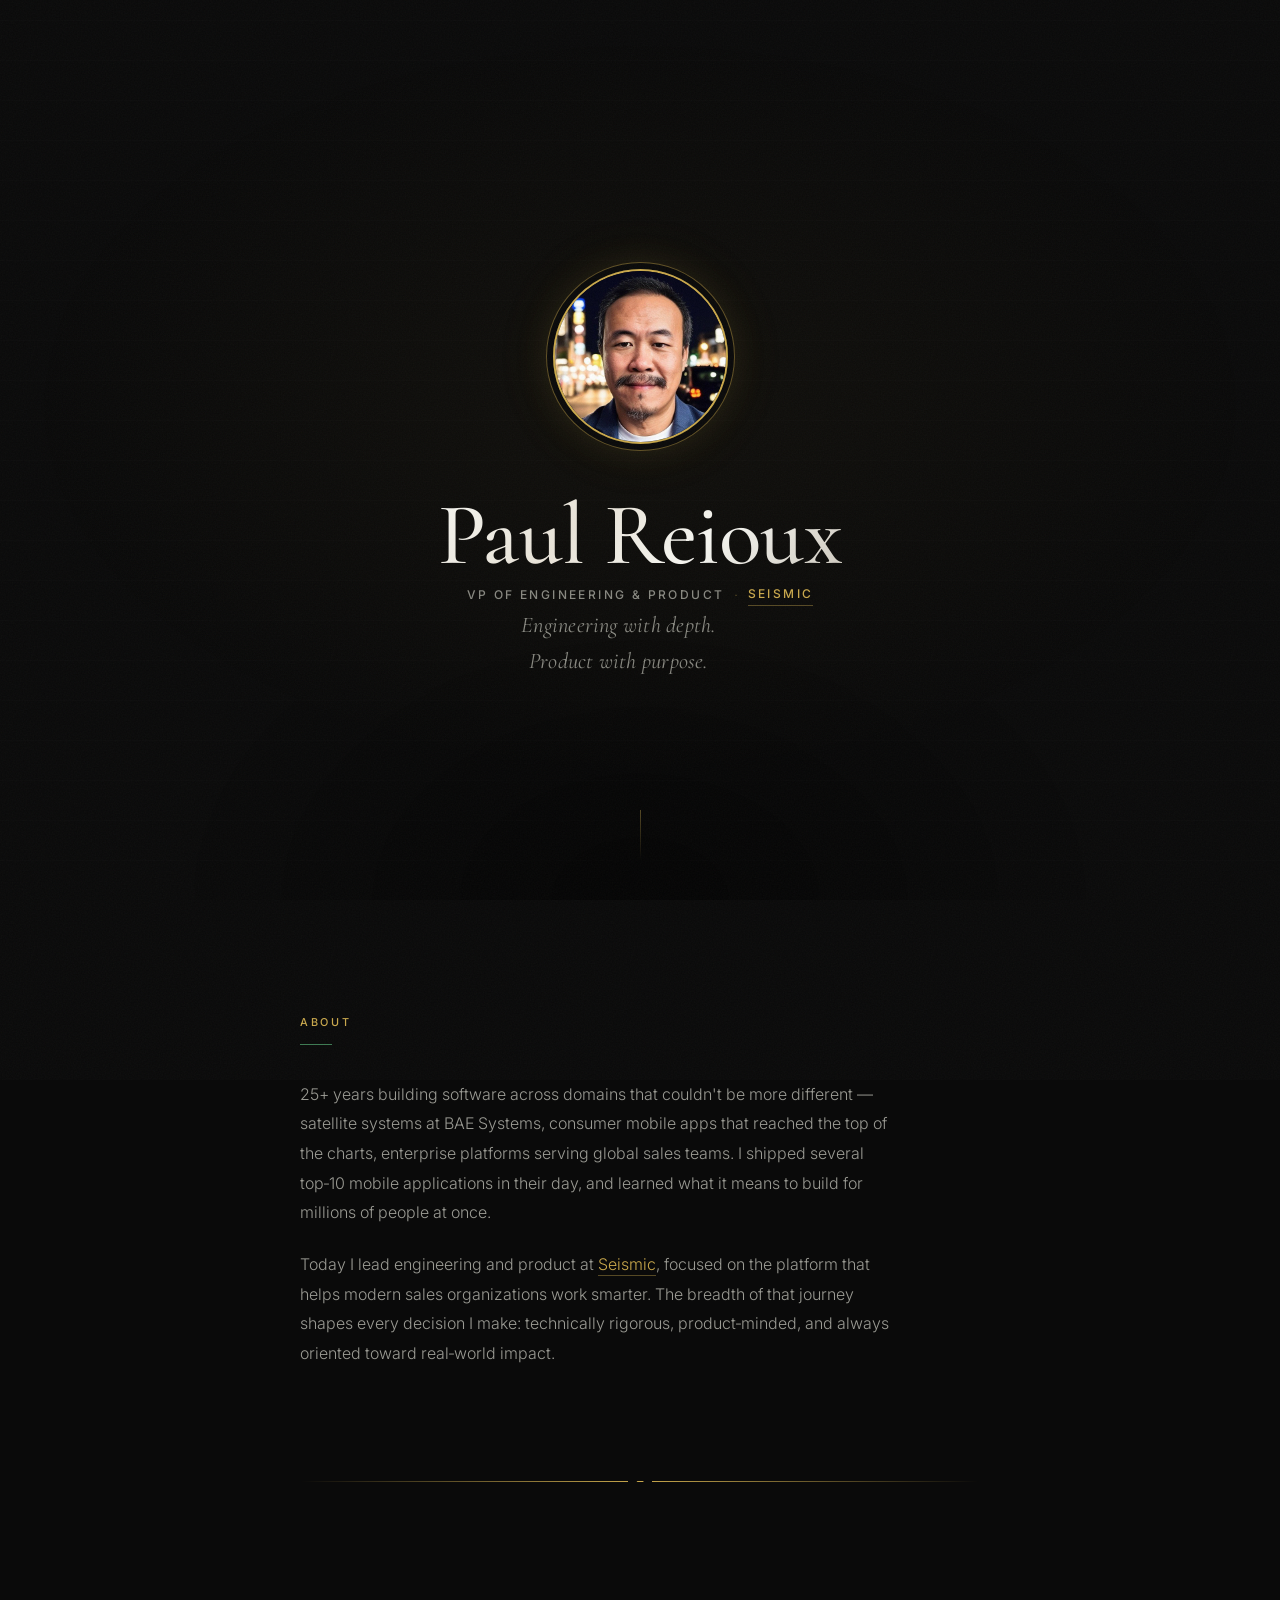
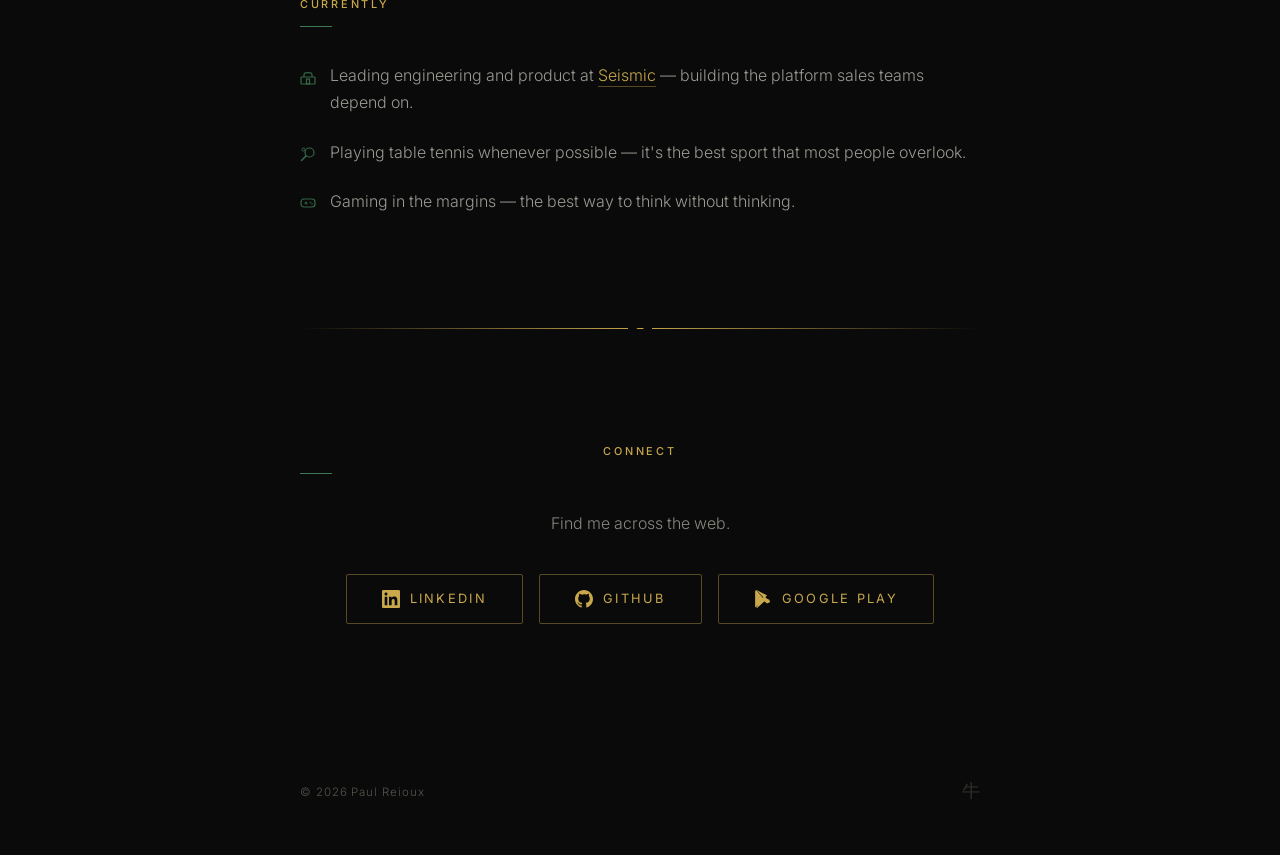
==== index.html @ 8ab1b365 "feat: add GitHub and Google Play links to Connect section" ====
<!DOCTYPE html>
<html lang="en">
<head>
  <meta charset="UTF-8"/>
  <meta name="viewport" content="width=device-width, initial-scale=1.0"/>
  <meta name="description" content="Paul Reioux — VP of Engineering &amp; Product. 25+ years building software across defense, consumer, and enterprise."/>
  <meta name="robots" content="noindex, nofollow"/>
  <title>Paul Reioux</title>

  <!-- Preconnect for Google Fonts -->
  <link rel="preconnect" href="https://fonts.googleapis.com"/>
  <link rel="preconnect" href="https://fonts.gstatic.com" crossorigin/>
  <link href="https://fonts.googleapis.com/css2?family=Cormorant+Garamond:ital,wght@0,400;0,500;0,600;1,400;1,500&family=Inter:wght@300;400;500&display=swap" rel="stylesheet"/>

  <link rel="stylesheet" href="style.css"/>
</head>
<body>

  <!-- Grain overlay (CSS-driven, no image) -->
  <div class="grain" aria-hidden="true"></div>

  <!-- Noise SVG filter definition -->
  <svg class="svg-filters" aria-hidden="true" focusable="false">
    <defs>
      <filter id="grain-filter">
        <feTurbulence type="fractalNoise" baseFrequency="0.68" numOctaves="4" stitchTiles="stitch" result="noise"/>
        <feColorMatrix type="saturate" values="0" in="noise" result="mono"/>
        <feBlend in="SourceGraphic" in2="mono" mode="overlay"/>
      </filter>
    </defs>
  </svg>

  <main>

    <!-- ─── HERO ─── -->
    <section id="hero" class="section-hero">
      <div class="hero-inner">

        <div class="hero-photo-wrap fade-in" data-delay="0">
          <img
            src="images/profile.jpg"
            alt="Paul Reioux"
            class="hero-photo"
            width="180"
            height="180"
          />
        </div>

        <div class="hero-text">
          <h1 class="hero-name fade-in" data-delay="1">Paul Reioux</h1>

          <div class="hero-meta fade-in" data-delay="2">
            <span class="hero-title-label">VP of Engineering &amp; Product</span>
            <span class="hero-dot" aria-hidden="true">·</span>
            <a href="https://seismic.co" target="_blank" rel="noopener noreferrer" class="hero-company">Seismic</a>
          </div>

          <p class="hero-tagline fade-in" data-delay="3">
            Engineering with depth.<br/>Product with purpose.
          </p>
        </div>

      </div>

      <div class="scroll-hint fade-in" data-delay="4" aria-hidden="true">
        <span class="scroll-line"></span>
      </div>
    </section>

    <!-- ─── ABOUT ─── -->
    <section id="about" class="section-content">
      <div class="section-inner">
        <div class="section-label fade-in">About</div>
        <div class="section-divider-line fade-in"></div>

        <p class="body-text fade-in">
          25&plus; years building software across domains that couldn't be more different —
          satellite systems at BAE Systems, consumer mobile apps that reached the top of the charts,
          enterprise platforms serving global sales teams. I shipped several top&#8209;10 mobile applications
          in their day, and learned what it means to build for millions of people at once.
        </p>

        <p class="body-text fade-in">
          Today I lead engineering and product at
          <a href="https://seismic.co" target="_blank" rel="noopener noreferrer" class="text-link">Seismic</a>,
          focused on the platform that helps modern sales organizations work smarter.
          The breadth of that journey shapes every decision I make: technically rigorous,
          product&#8209;minded, and always oriented toward real&#8209;world impact.
        </p>
      </div>
    </section>

    <hr class="gold-rule fade-in"/>

    <!-- ─── CURRENTLY ─── -->
    <section id="currently" class="section-content">
      <div class="section-inner">
        <div class="section-label fade-in">Currently</div>
        <div class="section-divider-line fade-in"></div>

        <ul class="currently-list">
          <li class="currently-item fade-in">
            <span class="currently-icon" aria-hidden="true">
              <!-- Building icon -->
              <svg width="16" height="16" viewBox="0 0 16 16" fill="none" xmlns="http://www.w3.org/2000/svg">
                <rect x="1" y="8" width="14" height="7" stroke="currentColor" stroke-width="1.2" rx="0.5"/>
                <path d="M4 8V5.5C4 3.015 12 3.015 12 5.5V8" stroke="currentColor" stroke-width="1.2"/>
                <rect x="6.5" y="10" width="3" height="5" stroke="currentColor" stroke-width="1.2"/>
              </svg>
            </span>
            <span>Leading engineering and product at <a href="https://seismic.co" target="_blank" rel="noopener noreferrer" class="text-link">Seismic</a> — building the platform sales teams depend on.</span>
          </li>
          <li class="currently-item fade-in">
            <span class="currently-icon" aria-hidden="true">
              <!-- Ping pong icon (paddle) -->
              <svg width="16" height="16" viewBox="0 0 16 16" fill="none" xmlns="http://www.w3.org/2000/svg">
                <circle cx="9.5" cy="6.5" r="4.5" stroke="currentColor" stroke-width="1.2"/>
                <path d="M6.1 9.9L1.5 14.5" stroke="currentColor" stroke-width="1.5" stroke-linecap="round"/>
                <circle cx="3.5" cy="3.5" r="1.5" stroke="currentColor" stroke-width="1"/>
              </svg>
            </span>
            <span>Playing table tennis whenever possible — it's the best sport that most people overlook.</span>
          </li>
          <li class="currently-item fade-in">
            <span class="currently-icon" aria-hidden="true">
              <!-- Controller icon -->
              <svg width="16" height="16" viewBox="0 0 16 16" fill="none" xmlns="http://www.w3.org/2000/svg">
                <rect x="1" y="4" width="14" height="8" rx="3" stroke="currentColor" stroke-width="1.2"/>
                <path d="M5 8H7M6 7V9" stroke="currentColor" stroke-width="1.2" stroke-linecap="round"/>
                <circle cx="10.5" cy="7.5" r="0.75" fill="currentColor"/>
                <circle cx="12" cy="9" r="0.75" fill="currentColor"/>
              </svg>
            </span>
            <span>Gaming in the margins — the best way to think without thinking.</span>
          </li>
        </ul>
      </div>
    </section>

    <hr class="gold-rule fade-in"/>

    <!-- ─── CONTACT ─── -->
    <section id="contact" class="section-content section-contact">
      <div class="section-inner">
        <div class="section-label fade-in">Connect</div>
        <div class="section-divider-line fade-in"></div>

        <p class="body-text body-text--center fade-in">
          Find me across the web.
        </p>

        <div class="contact-cta fade-in">
          <a
            href="https://www.linkedin.com/in/paulreioux"
            target="_blank"
            rel="noopener noreferrer"
            class="btn-linkedin"
            aria-label="Paul Reioux on LinkedIn"
          >
            <svg class="btn-icon" width="18" height="18" viewBox="0 0 24 24" fill="currentColor" aria-hidden="true" xmlns="http://www.w3.org/2000/svg">
              <path d="M20.447 20.452h-3.554v-5.569c0-1.328-.027-3.037-1.852-3.037-1.853 0-2.136 1.445-2.136 2.939v5.667H9.351V9h3.414v1.561h.046c.477-.9 1.637-1.85 3.37-1.85 3.601 0 4.267 2.37 4.267 5.455v6.286zM5.337 7.433c-1.144 0-2.063-.926-2.063-2.065 0-1.138.92-2.063 2.063-2.063 1.14 0 2.064.925 2.064 2.063 0 1.139-.925 2.065-2.064 2.065zm1.782 13.019H3.555V9h3.564v11.452zM22.225 0H1.771C.792 0 0 .774 0 1.729v20.542C0 23.227.792 24 1.771 24h20.451C23.2 24 24 23.227 24 22.271V1.729C24 .774 23.2 0 22.222 0h.003z"/>
            </svg>
            LinkedIn
          </a>
          <a
            href="https://github.com/faux123"
            target="_blank"
            rel="noopener noreferrer"
            class="btn-linkedin"
            aria-label="Paul Reioux on GitHub"
          >
            <svg class="btn-icon" width="18" height="18" viewBox="0 0 24 24" fill="currentColor" aria-hidden="true" xmlns="http://www.w3.org/2000/svg">
              <path d="M12 0C5.374 0 0 5.373 0 12c0 5.302 3.438 9.8 8.207 11.387.599.111.793-.261.793-.577v-2.234c-3.338.726-4.033-1.416-4.033-1.416-.546-1.387-1.333-1.756-1.333-1.756-1.089-.745.083-.729.083-.729 1.205.084 1.839 1.237 1.839 1.237 1.07 1.834 2.807 1.304 3.492.997.107-.775.418-1.305.762-1.604-2.665-.305-5.467-1.334-5.467-5.931 0-1.311.469-2.381 1.236-3.221-.124-.303-.535-1.524.117-3.176 0 0 1.008-.322 3.301 1.23A11.509 11.509 0 0112 5.803c1.02.005 2.047.138 3.006.404 2.291-1.552 3.297-1.23 3.297-1.23.653 1.653.242 2.874.118 3.176.77.84 1.235 1.911 1.235 3.221 0 4.609-2.807 5.624-5.479 5.921.43.372.823 1.102.823 2.222v3.293c0 .319.192.694.801.576C20.566 21.797 24 17.3 24 12c0-6.627-5.373-12-12-12z"/>
            </svg>
            GitHub
          </a>
          <a
            href="https://play.google.com/store/apps/developer?id=Paul+Reioux"
            target="_blank"
            rel="noopener noreferrer"
            class="btn-linkedin"
            aria-label="Paul Reioux on Google Play"
          >
            <svg class="btn-icon" width="18" height="18" viewBox="0 0 24 24" fill="currentColor" aria-hidden="true" xmlns="http://www.w3.org/2000/svg">
              <path d="M3.18 23.76c.3.17.64.24.98.2l13.39-11.96L13.6 8.05 3.18 23.76zm17.29-10.7L17.3 11.5l-3.7 3.3 3.7 3.3 3.2-1.58a1.52 1.52 0 000-2.46zM3.03.28A1.52 1.52 0 001.5 1.87v20.26c0 .56.32 1.05.78 1.3L13.1 12 3.03.28zm10.57 10.74l3.95-3.53L4.16.24A1.53 1.53 0 003.18.04L13.6 11.02z"/>
            </svg>
            Google Play
          </a>
        </div>
      </div>
    </section>

  </main>

  <!-- ─── FOOTER ─── -->
  <footer class="site-footer">
    <div class="footer-inner">
      <span class="footer-copy">&copy; <span id="year"></span> Paul Reioux</span>
      <span class="footer-ox" title="Year of the Ox" aria-label="Year of the Ox">&#29275;</span>
    </div>
  </footer>

  <script src="main.js"></script>
</body>
</html>
---- style.css ----
/* ─────────────────────────────────────────────────────────────────
   CANONSPIKE.COM — Personal landing page for Paul Reioux
   Design: dark editorial luxury · Chinese Ox palette
   Colors: near-black · antique gold · forest green · off-white
   ───────────────────────────────────────────────────────────────── */

/* ── 1. Custom Properties ── */
:root {
  --color-bg:           #0a0a0a;
  --color-bg-raised:    #111110;
  --color-gold:         #C9A84C;
  --color-gold-dim:     rgba(201, 168, 76, 0.4);
  --color-gold-glow:    rgba(201, 168, 76, 0.15);
  --color-green:        #3D7A52;
  --color-green-dim:    rgba(61, 122, 82, 0.35);
  --color-text:         #F5F5F0;
  --color-muted:        #888880;
  --color-muted-dim:    #55554e;

  --font-display: 'Cormorant Garamond', 'Palatino Linotype', Georgia, serif;
  --font-body:    'Inter', system-ui, -apple-system, sans-serif;

  --max-w:        680px;
  --section-pad:  clamp(4rem, 8vw, 7rem);
  --h-pad:        clamp(1.5rem, 5vw, 3rem);

  --ease-out-expo: cubic-bezier(0.16, 1, 0.3, 1);
  --ease-in-out:   cubic-bezier(0.4, 0, 0.2, 1);
}

/* ── 2. Reset & Base ── */
*, *::before, *::after {
  box-sizing: border-box;
  margin: 0;
  padding: 0;
}

html {
  scroll-behavior: smooth;
  -webkit-text-size-adjust: 100%;
}

body {
  background-color: var(--color-bg);
  color: var(--color-text);
  font-family: var(--font-body);
  font-size: clamp(15px, 1.6vw, 17px);
  font-weight: 300;
  line-height: 1.75;
  min-height: 100vh;
  overflow-x: hidden;
  -webkit-font-smoothing: antialiased;
  -moz-osx-font-smoothing: grayscale;
}

/* ── 3. Grain Overlay ── */
/* Animated film grain via SVG feTurbulence rendered as a fixed layer */
.grain {
  position: fixed;
  inset: -20%;
  width: 140%;
  height: 140%;
  pointer-events: none;
  z-index: 1000;
  opacity: 0.038;
  background-image: url("data:image/svg+xml,%3Csvg xmlns='http://www.w3.org/2000/svg' width='300' height='300'%3E%3Cfilter id='n'%3E%3CfeTurbulence type='fractalNoise' baseFrequency='0.72' numOctaves='4' stitchTiles='stitch'/%3E%3C/filter%3E%3Crect width='300' height='300' filter='url(%23n)' opacity='1'/%3E%3C/svg%3E");
  background-repeat: repeat;
  animation: grain-drift 7s steps(10) infinite;
}

@keyframes grain-drift {
  0%   { transform: translate(0,    0);    }
  10%  { transform: translate(-3%,  -4%);  }
  20%  { transform: translate(4%,   2%);   }
  30%  { transform: translate(-2%,  5%);   }
  40%  { transform: translate(3%,   -3%);  }
  50%  { transform: translate(-5%,  2%);   }
  60%  { transform: translate(2%,   -2%);  }
  70%  { transform: translate(-3%,  4%);   }
  80%  { transform: translate(5%,   -2%);  }
  90%  { transform: translate(-2%,  3%);   }
  100% { transform: translate(0,    0);    }
}

/* Hide the SVG filter defs — they only exist for the DOM filter reference */
.svg-filters {
  position: absolute;
  width: 0;
  height: 0;
  overflow: hidden;
  pointer-events: none;
}

/* ── 4. Scroll Animation System ── */
.fade-in {
  opacity: 0;
  transform: translateY(28px);
  transition:
    opacity  0.85s var(--ease-out-expo),
    transform 0.85s var(--ease-out-expo);
  transition-delay: calc(var(--delay, 0) * 110ms);
}

.fade-in.visible {
  opacity: 1;
  transform: translateY(0);
}

/* ── 5. Hero Section ── */
.section-hero {
  position: relative;
  min-height: 100svh;
  display: flex;
  flex-direction: column;
  align-items: center;
  justify-content: center;
  padding: clamp(5rem, 12vw, 9rem) var(--h-pad) clamp(4rem, 8vw, 6rem);
  text-align: center;
}

/* Radial vignette behind hero */
.section-hero::before {
  content: '';
  position: absolute;
  inset: 0;
  background:
    radial-gradient(ellipse 70% 60% at 50% 45%,
      rgba(201, 168, 76, 0.04) 0%,
      transparent 70%),
    radial-gradient(ellipse 50% 50% at 50% 100%,
      rgba(0, 0, 0, 0.5) 0%,
      transparent 70%);
  pointer-events: none;
}

.hero-inner {
  display: flex;
  flex-direction: column;
  align-items: center;
  gap: clamp(1.8rem, 4vw, 2.8rem);
  width: 100%;
  max-width: var(--max-w);
  position: relative;
}

/* ── Profile Photo ── */
.hero-photo-wrap {
  position: relative;
}

.hero-photo {
  display: block;
  width: clamp(130px, 20vw, 175px);
  height: clamp(130px, 20vw, 175px);
  border-radius: 50%;
  object-fit: cover;
  border: 2px solid var(--color-gold);
  box-shadow:
    0 0 0 6px var(--color-bg),
    0 0 0 7px var(--color-gold-dim),
    0 0 40px var(--color-gold-glow),
    0 0 80px rgba(201, 168, 76, 0.06);
  transition: box-shadow 0.5s var(--ease-in-out);
}

.hero-photo:hover {
  box-shadow:
    0 0 0 6px var(--color-bg),
    0 0 0 7px var(--color-gold),
    0 0 50px rgba(201, 168, 76, 0.25),
    0 0 100px rgba(201, 168, 76, 0.1);
}

/* ── Name ── */
.hero-name {
  font-family: var(--font-display);
  font-size: clamp(3rem, 9vw, 5.5rem);
  font-weight: 500;
  letter-spacing: -0.01em;
  line-height: 1.05;
  color: var(--color-text);
  /* Subtle gold shimmer on the name */
  background: linear-gradient(
    135deg,
    var(--color-text) 0%,
    #e8e3d8 35%,
    var(--color-text) 65%,
    #ccc7bc 100%
  );
  -webkit-background-clip: text;
  -webkit-text-fill-color: transparent;
  background-clip: text;
}

/* ── Meta line: title · company ── */
.hero-meta {
  display: flex;
  align-items: center;
  gap: 0.6rem;
  flex-wrap: wrap;
  justify-content: center;
}

.hero-title-label {
  font-family: var(--font-body);
  font-size: clamp(0.65rem, 1.5vw, 0.75rem);
  font-weight: 500;
  letter-spacing: 0.2em;
  text-transform: uppercase;
  color: var(--color-muted);
}

.hero-dot {
  color: var(--color-gold-dim);
  font-size: 0.9rem;
  user-select: none;
}

.hero-company {
  font-family: var(--font-body);
  font-size: clamp(0.65rem, 1.5vw, 0.75rem);
  font-weight: 500;
  letter-spacing: 0.2em;
  text-transform: uppercase;
  color: var(--color-gold);
  text-decoration: none;
  border-bottom: 1px solid var(--color-gold-dim);
  padding-bottom: 1px;
  transition: color 0.25s, border-color 0.25s;
}

.hero-company:hover {
  color: #e0c06a;
  border-color: #e0c06a;
}

/* ── Tagline ── */
.hero-tagline {
  font-family: var(--font-display);
  font-style: italic;
  font-size: clamp(1.1rem, 2.8vw, 1.4rem);
  font-weight: 400;
  color: var(--color-muted);
  line-height: 1.6;
  max-width: 36ch;
  letter-spacing: 0.01em;
}

/* ── Scroll hint ── */
.scroll-hint {
  position: absolute;
  bottom: clamp(1.5rem, 4vw, 2.5rem);
  left: 50%;
  transform: translateX(-50%);
  display: flex;
  flex-direction: column;
  align-items: center;
}

.scroll-line {
  display: block;
  width: 1px;
  height: 50px;
  background: linear-gradient(to bottom, var(--color-gold-dim), transparent);
  animation: scroll-pulse 2.2s ease-in-out infinite;
}

@keyframes scroll-pulse {
  0%, 100% { opacity: 0.3; transform: scaleY(1); }
  50%       { opacity: 0.9; transform: scaleY(1.1); }
}

/* ── 6. Content Sections ── */
.section-content {
  padding: var(--section-pad) var(--h-pad);
  position: relative;
}

.section-inner {
  max-width: var(--max-w);
  margin: 0 auto;
}

/* Section label */
.section-label {
  font-family: var(--font-body);
  font-size: 0.68rem;
  font-weight: 500;
  letter-spacing: 0.25em;
  text-transform: uppercase;
  color: var(--color-gold);
  margin-bottom: 0.75rem;
}

/* Thin green underline below section label */
.section-divider-line {
  width: 32px;
  height: 1px;
  background: var(--color-green);
  margin-bottom: 2.2rem;
  opacity: 0.7;
}

/* ── 7. Gold Rule Divider ── */
.gold-rule {
  border: none;
  max-width: var(--max-w);
  margin: 0 auto;
  height: 1px;
  background: linear-gradient(
    90deg,
    transparent,
    var(--color-gold-dim) 20%,
    var(--color-gold) 50%,
    var(--color-gold-dim) 80%,
    transparent
  );
  position: relative;
}

/* Center diamond on the rule */
.gold-rule::after {
  content: '◆';
  position: absolute;
  top: 50%;
  left: 50%;
  transform: translate(-50%, -50%);
  font-size: 0.5rem;
  color: var(--color-gold);
  background: var(--color-bg);
  padding: 0 0.5rem;
  line-height: 1;
}

/* ── 8. Body Text ── */
.body-text {
  font-family: var(--font-body);
  font-size: clamp(0.92rem, 1.8vw, 1rem);
  font-weight: 300;
  line-height: 1.85;
  color: var(--color-muted);
  color: #9a9a93;
  max-width: 60ch;
  margin-bottom: 1.4rem;
}

.body-text:last-child {
  margin-bottom: 0;
}

.body-text--center {
  text-align: center;
  max-width: 100%;
  color: var(--color-muted);
}

.text-link {
  color: var(--color-gold);
  text-decoration: none;
  border-bottom: 1px solid var(--color-gold-dim);
  padding-bottom: 1px;
  transition: color 0.25s, border-color 0.25s;
}

.text-link:hover {
  color: #dab85a;
  border-color: #dab85a;
}

/* ── 9. Currently List ── */
.currently-list {
  list-style: none;
  display: flex;
  flex-direction: column;
  gap: 1.4rem;
}

.currently-item {
  display: flex;
  align-items: flex-start;
  gap: 0.9rem;
  font-family: var(--font-body);
  font-size: clamp(0.92rem, 1.8vw, 1rem);
  font-weight: 300;
  line-height: 1.7;
  color: #9a9a93;
}

.currently-icon {
  flex-shrink: 0;
  width: 16px;
  height: 16px;
  margin-top: 0.25em;
  color: var(--color-green);
  opacity: 0.85;
}

/* ── 10. Contact Section ── */
.section-contact .section-inner {
  text-align: center;
}

.contact-cta {
  margin-top: 2.2rem;
  display: flex;
  flex-wrap: wrap;
  gap: 1rem;
  justify-content: center;
}

.btn-linkedin {
  display: inline-flex;
  align-items: center;
  gap: 0.6rem;
  padding: 0.8rem 2.2rem;
  border: 1px solid var(--color-gold-dim);
  border-radius: 2px;
  color: var(--color-gold);
  text-decoration: none;
  font-family: var(--font-body);
  font-size: 0.8rem;
  font-weight: 400;
  letter-spacing: 0.18em;
  text-transform: uppercase;
  position: relative;
  overflow: hidden;
  transition:
    color       0.35s var(--ease-in-out),
    border-color 0.35s var(--ease-in-out),
    box-shadow  0.35s var(--ease-in-out);
}

/* Fill sweep on hover */
.btn-linkedin::before {
  content: '';
  position: absolute;
  inset: 0;
  background: var(--color-gold);
  transform: scaleX(0);
  transform-origin: left;
  transition: transform 0.35s var(--ease-in-out);
  z-index: 0;
}

.btn-linkedin:hover::before {
  transform: scaleX(1);
}

.btn-linkedin:hover {
  color: var(--color-bg);
  border-color: var(--color-gold);
  box-shadow: 0 0 30px rgba(201, 168, 76, 0.2);
}

.btn-icon,
.btn-linkedin span {
  position: relative;
  z-index: 1;
}

.btn-linkedin .btn-icon {
  flex-shrink: 0;
  transition: color 0.35s var(--ease-in-out);
}

/* ── 11. Footer ── */
.site-footer {
  padding: 2.5rem var(--h-pad) 3rem;
}

.footer-inner {
  max-width: var(--max-w);
  margin: 0 auto;
  display: flex;
  align-items: center;
  justify-content: space-between;
  gap: 1rem;
}

.footer-copy {
  font-family: var(--font-body);
  font-size: 0.72rem;
  color: var(--color-muted-dim);
  letter-spacing: 0.08em;
}

.footer-ox {
  font-size: 1.1rem;
  color: var(--color-muted-dim);
  opacity: 0.5;
  cursor: default;
  user-select: none;
  transition: opacity 0.3s, color 0.3s;
}

.footer-ox:hover {
  opacity: 0.9;
  color: var(--color-gold);
}

/* ── 12. Subtle background texture behind the bg ── */
/* Very faint vertical rhythm lines for texture */
body::after {
  content: '';
  position: fixed;
  inset: 0;
  background-image:
    repeating-linear-gradient(
      0deg,
      transparent,
      transparent 39px,
      rgba(255, 255, 255, 0.012) 39px,
      rgba(255, 255, 255, 0.012) 40px
    );
  pointer-events: none;
  z-index: 0;
}

main, footer {
  position: relative;
  z-index: 1;
}

/* ── 13. Responsive ── */
@media (min-width: 700px) {
  .hero-name {
    font-size: clamp(4rem, 7vw, 5.5rem);
  }

  .body-text {
    font-size: 1rem;
  }

  .hero-photo {
    width: 175px;
    height: 175px;
  }
}

@media (min-width: 1024px) {
  .section-content {
    padding-top: calc(var(--section-pad) * 1.1);
    padding-bottom: calc(var(--section-pad) * 1.1);
  }
}

/* ── 14. Reduced motion ── */
@media (prefers-reduced-motion: reduce) {
  .fade-in {
    opacity: 1;
    transform: none;
    transition: none;
  }

  .grain {
    animation: none;
  }

  .scroll-line {
    animation: none;
    opacity: 0.4;
  }

  html {
    scroll-behavior: auto;
  }
}

/* ── 15. Focus styles ── */
a:focus-visible,
button:focus-visible {
  outline: 2px solid var(--color-gold);
  outline-offset: 3px;
  border-radius: 2px;
}

/* ── 16. Selection ── */
::selection {
  background: var(--color-gold);
  color: var(--color-bg);
}
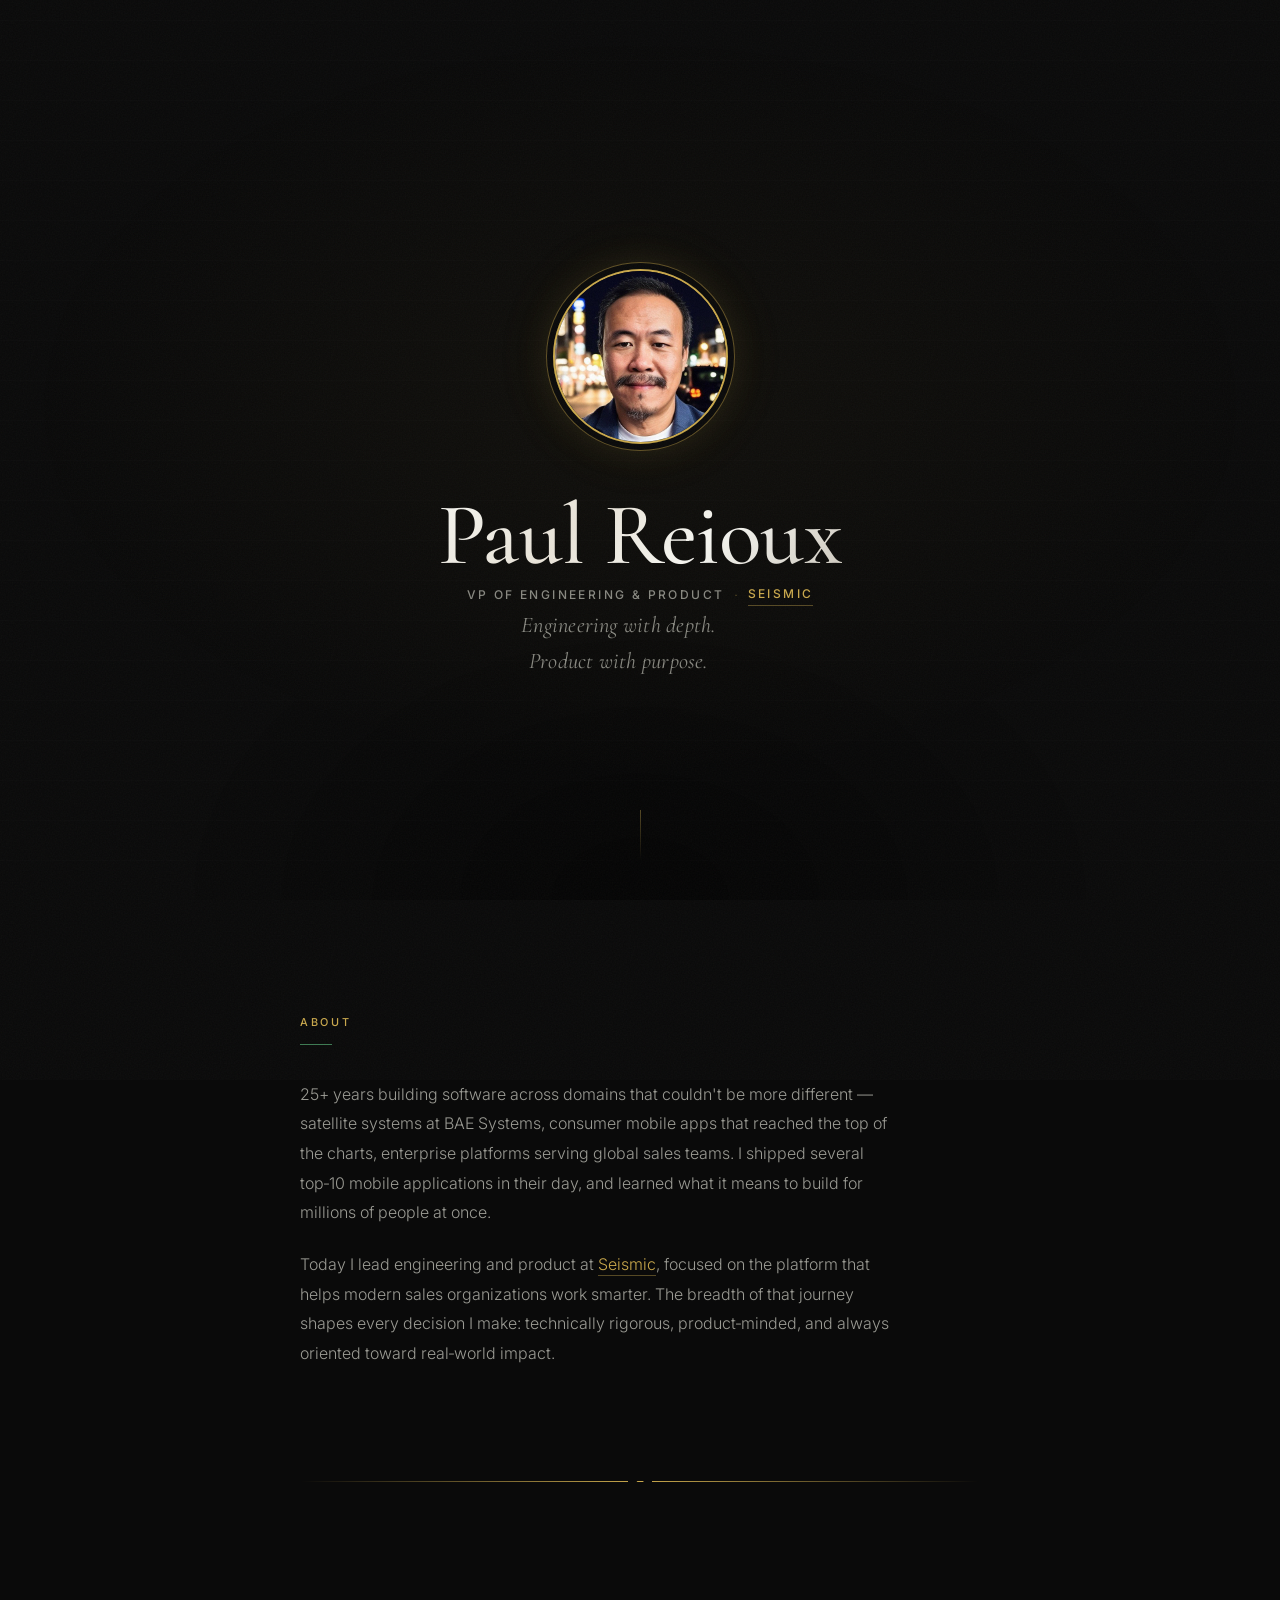
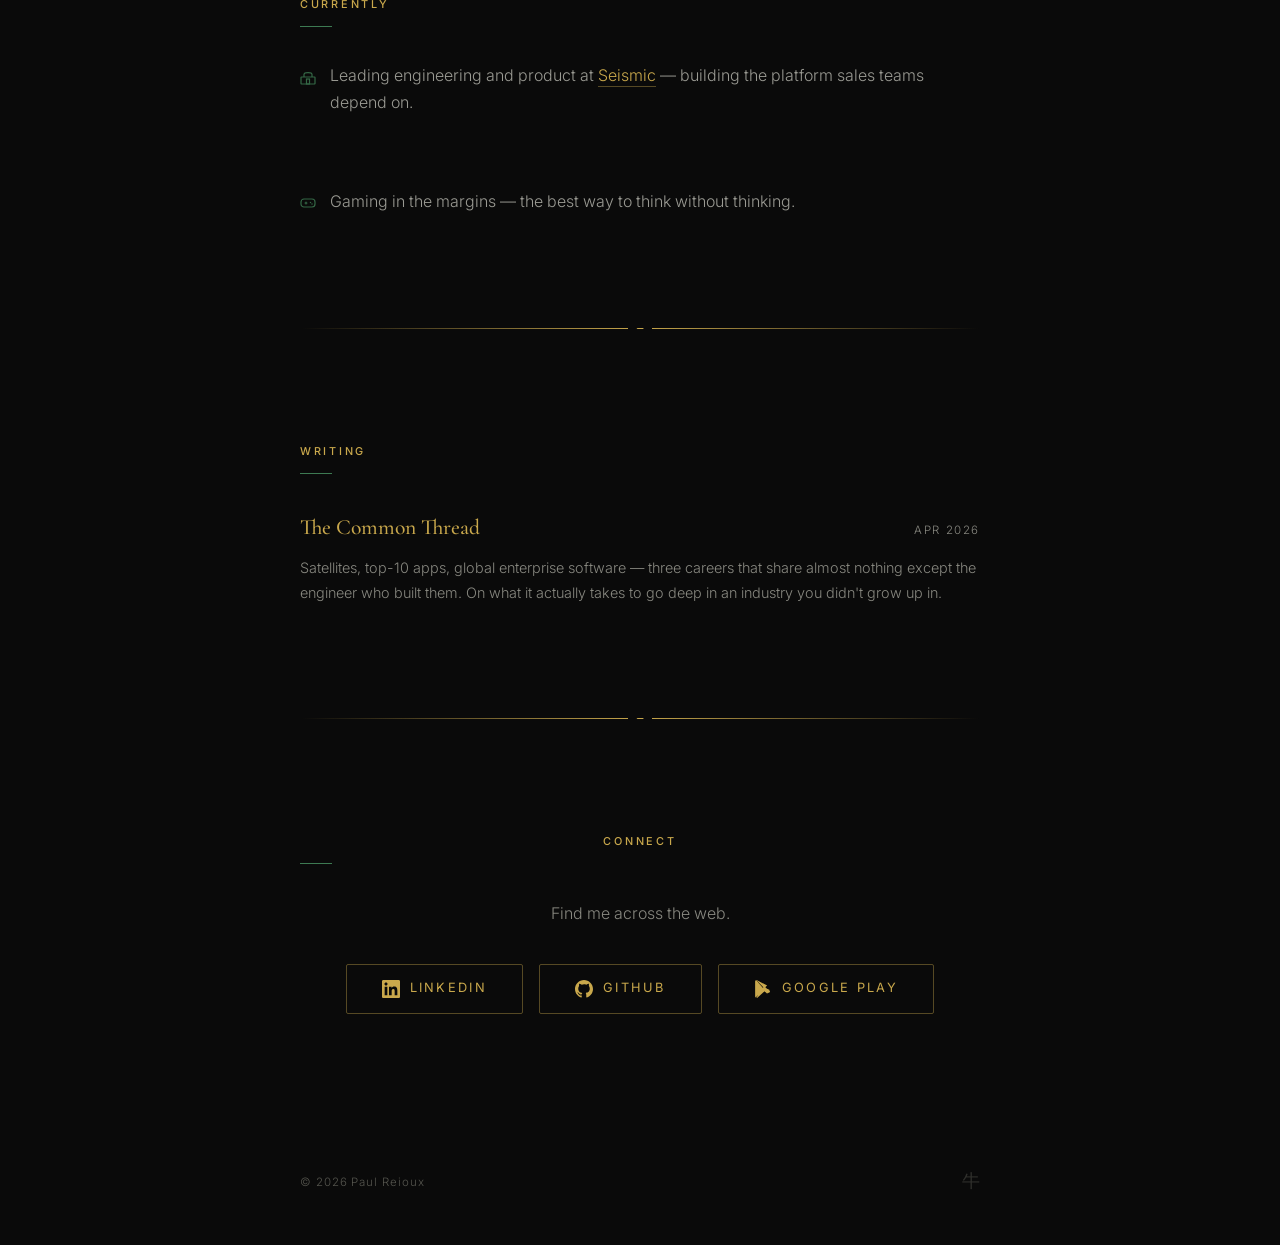
==== commit 277cbce0: "feat: add Writing section and first blog post 'The Common Thread'" ====
--- a/index.html
+++ b/index.html
@@ -132,6 +132,30 @@
               </svg>
             </span>
             <span>Gaming in the margins — the best way to think without thinking.</span>
+          </li>
+        </ul>
+      </div>
+    </section>
+
+    <hr class="gold-rule fade-in"/>
+
+    <!-- ─── WRITING ─── -->
+    <section id="writing" class="section-content">
+      <div class="section-inner">
+        <div class="section-label fade-in">Writing</div>
+        <div class="section-divider-line fade-in"></div>
+
+        <ul class="post-list">
+          <li class="post-item fade-in">
+            <a href="blog/the-common-thread.html" class="post-link">
+              <span class="post-title">The Common Thread</span>
+              <span class="post-meta">Apr 2026</span>
+            </a>
+            <p class="post-excerpt">
+              Satellites, top-10 apps, global enterprise software — three careers that share almost nothing
+              except the engineer who built them. On what it actually takes to go deep in an industry you
+              didn't grow up in.
+            </p>
           </li>
         </ul>
       </div>
--- a/style.css
+++ b/style.css
@@ -400,6 +400,55 @@
   text-align: center;
 }
 
+/* ── Writing / Blog ── */
+.post-list {
+  list-style: none;
+  padding: 0;
+  margin: 0;
+  display: flex;
+  flex-direction: column;
+  gap: 2rem;
+}
+
+.post-link {
+  display: flex;
+  align-items: baseline;
+  justify-content: space-between;
+  gap: 1rem;
+  text-decoration: none;
+  margin-bottom: 0.6rem;
+}
+
+.post-title {
+  font-family: var(--font-display);
+  font-size: clamp(1.1rem, 2.5vw, 1.35rem);
+  font-weight: 500;
+  color: var(--color-gold);
+  transition: opacity 0.2s ease;
+}
+
+.post-link:hover .post-title {
+  opacity: 0.75;
+}
+
+.post-meta {
+  font-family: var(--font-body);
+  font-size: 0.72rem;
+  letter-spacing: 0.14em;
+  text-transform: uppercase;
+  color: var(--color-muted);
+  white-space: nowrap;
+  flex-shrink: 0;
+}
+
+.post-excerpt {
+  font-family: var(--font-body);
+  font-size: 0.9rem;
+  line-height: 1.7;
+  color: var(--color-muted);
+  margin: 0;
+}
+
 .contact-cta {
   margin-top: 2.2rem;
   display: flex;
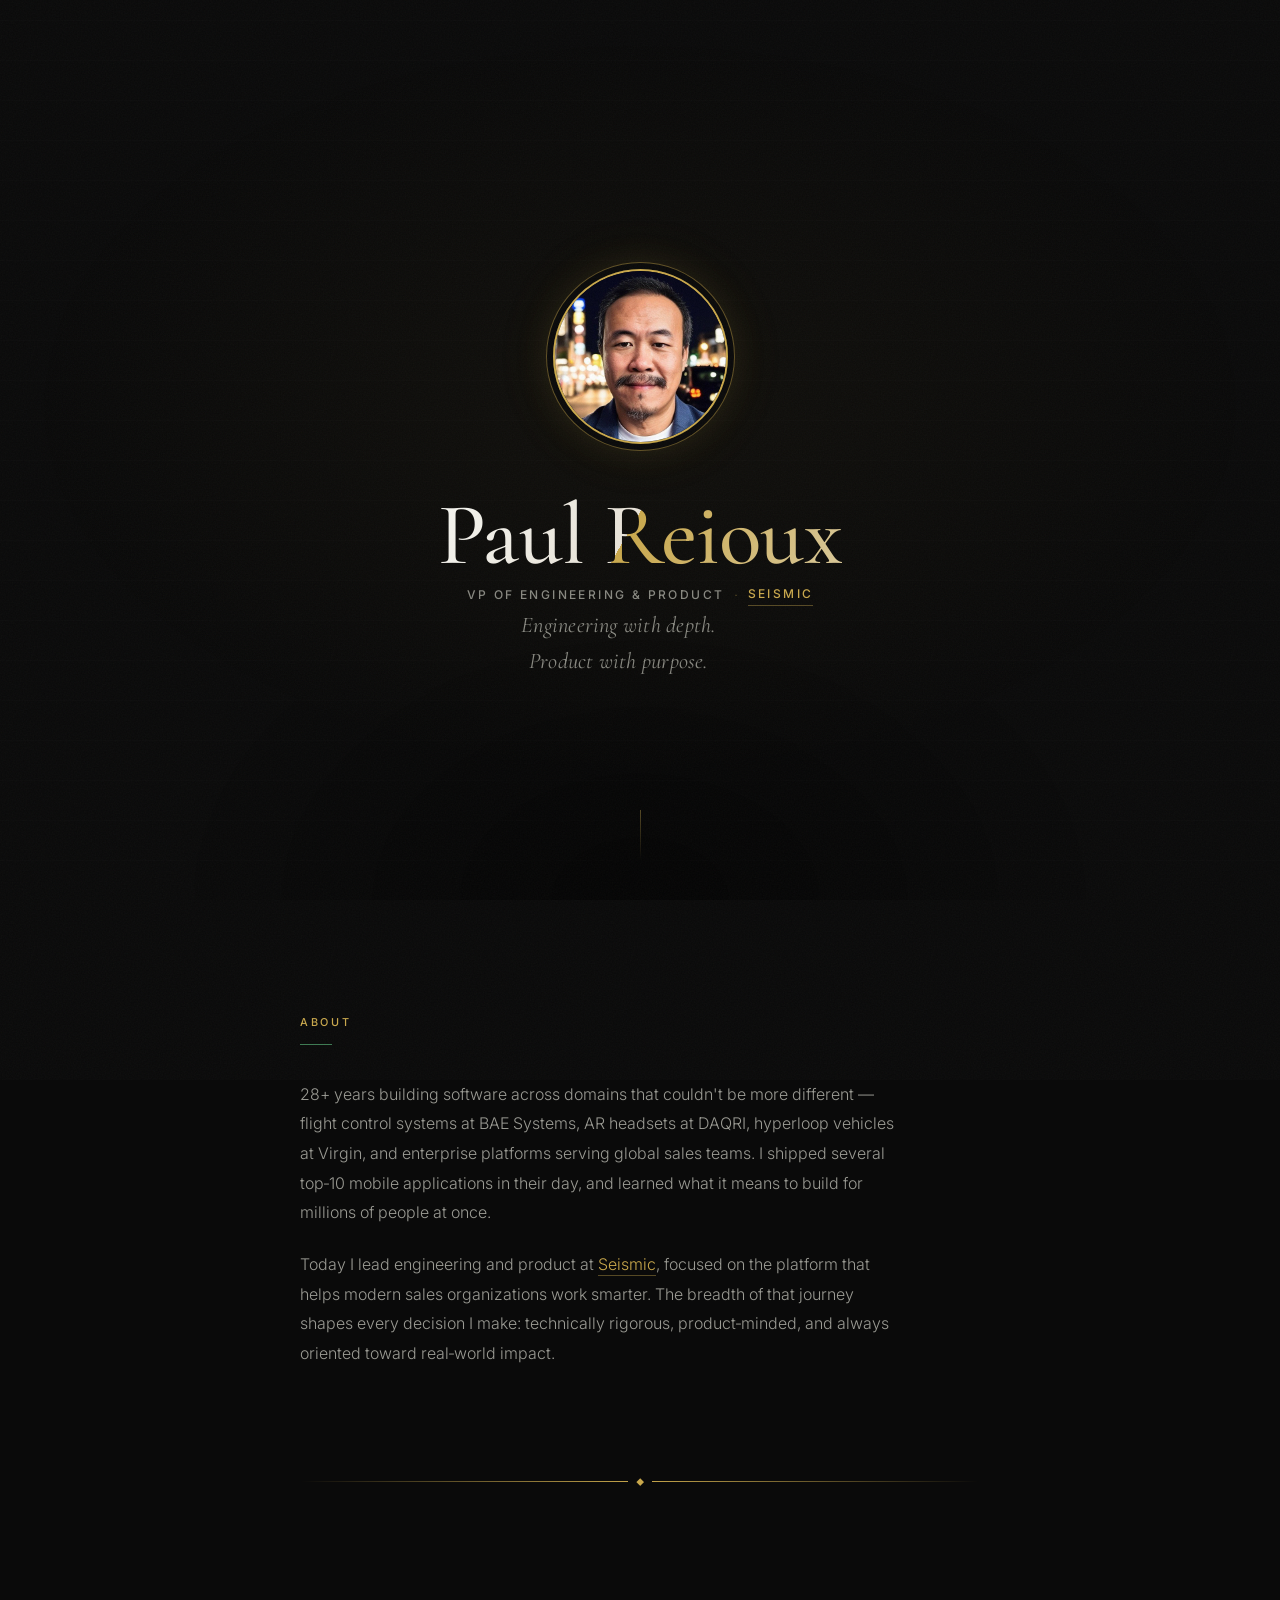
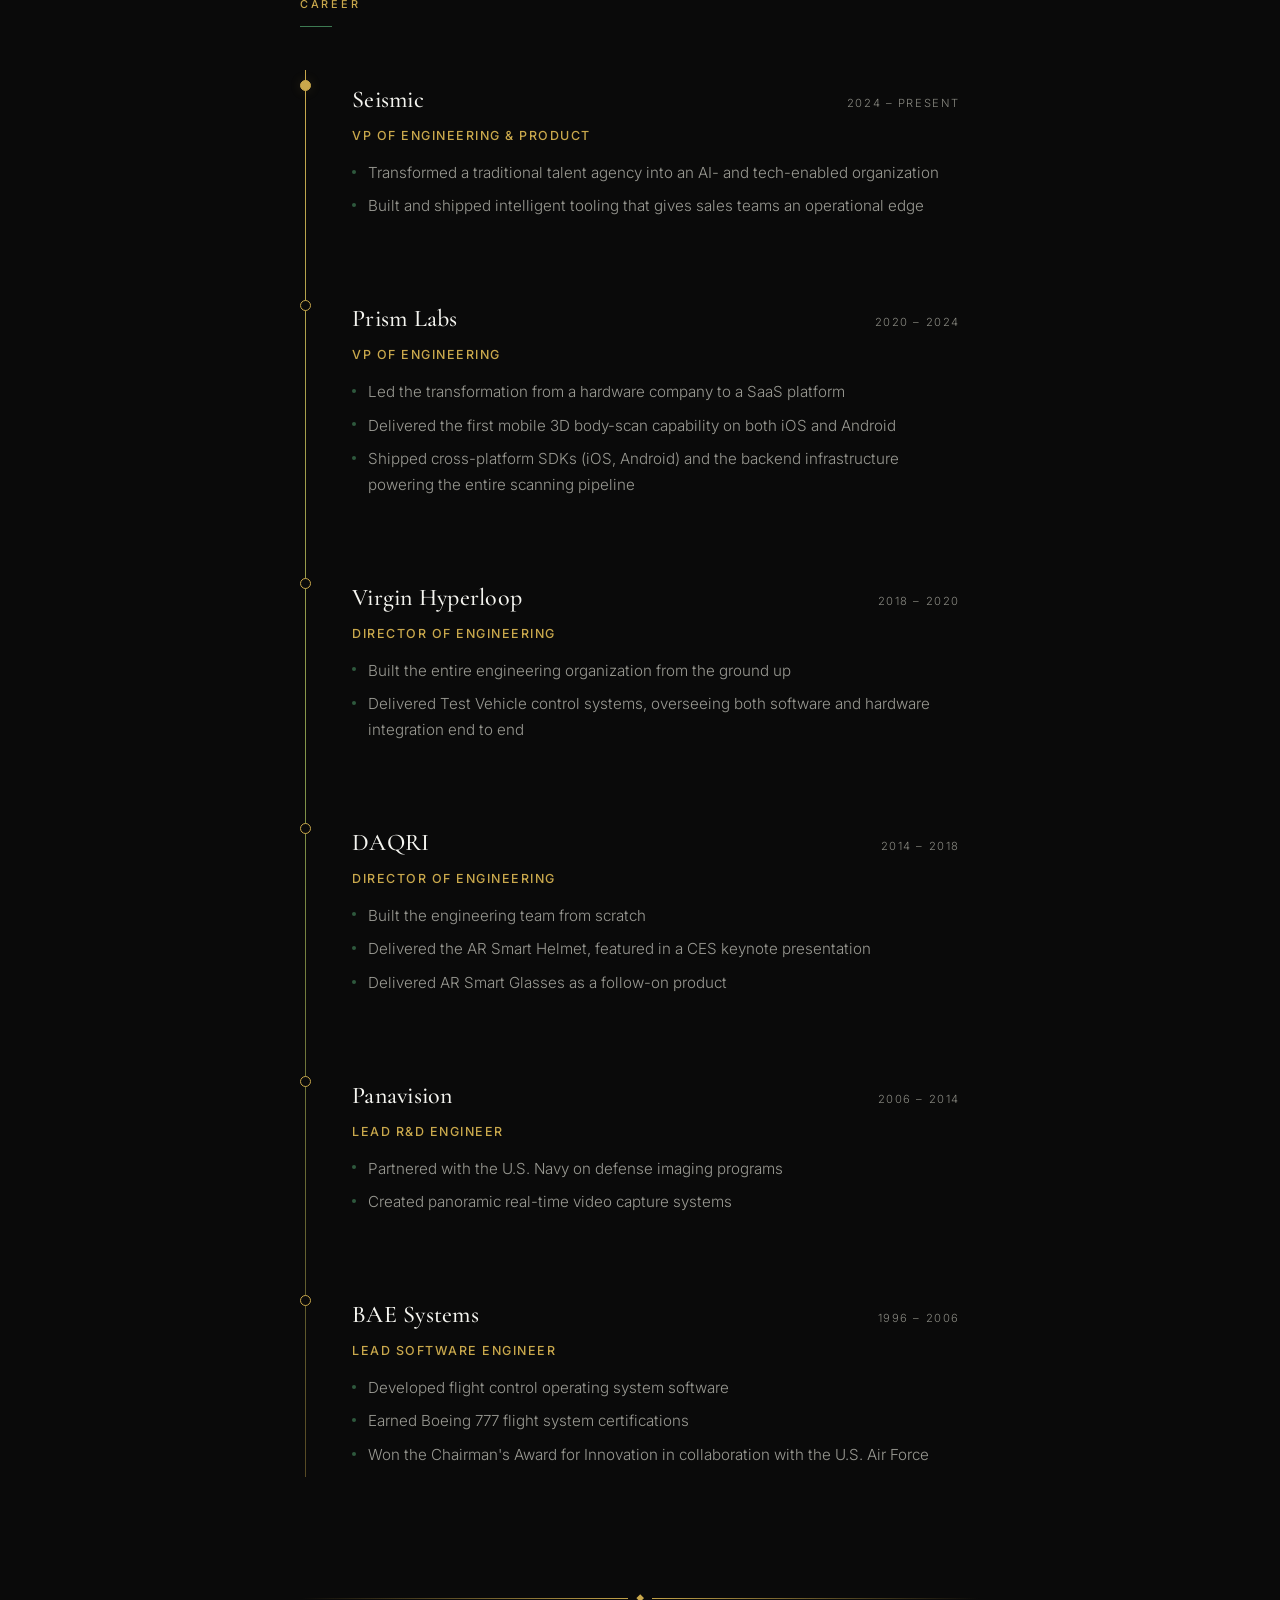
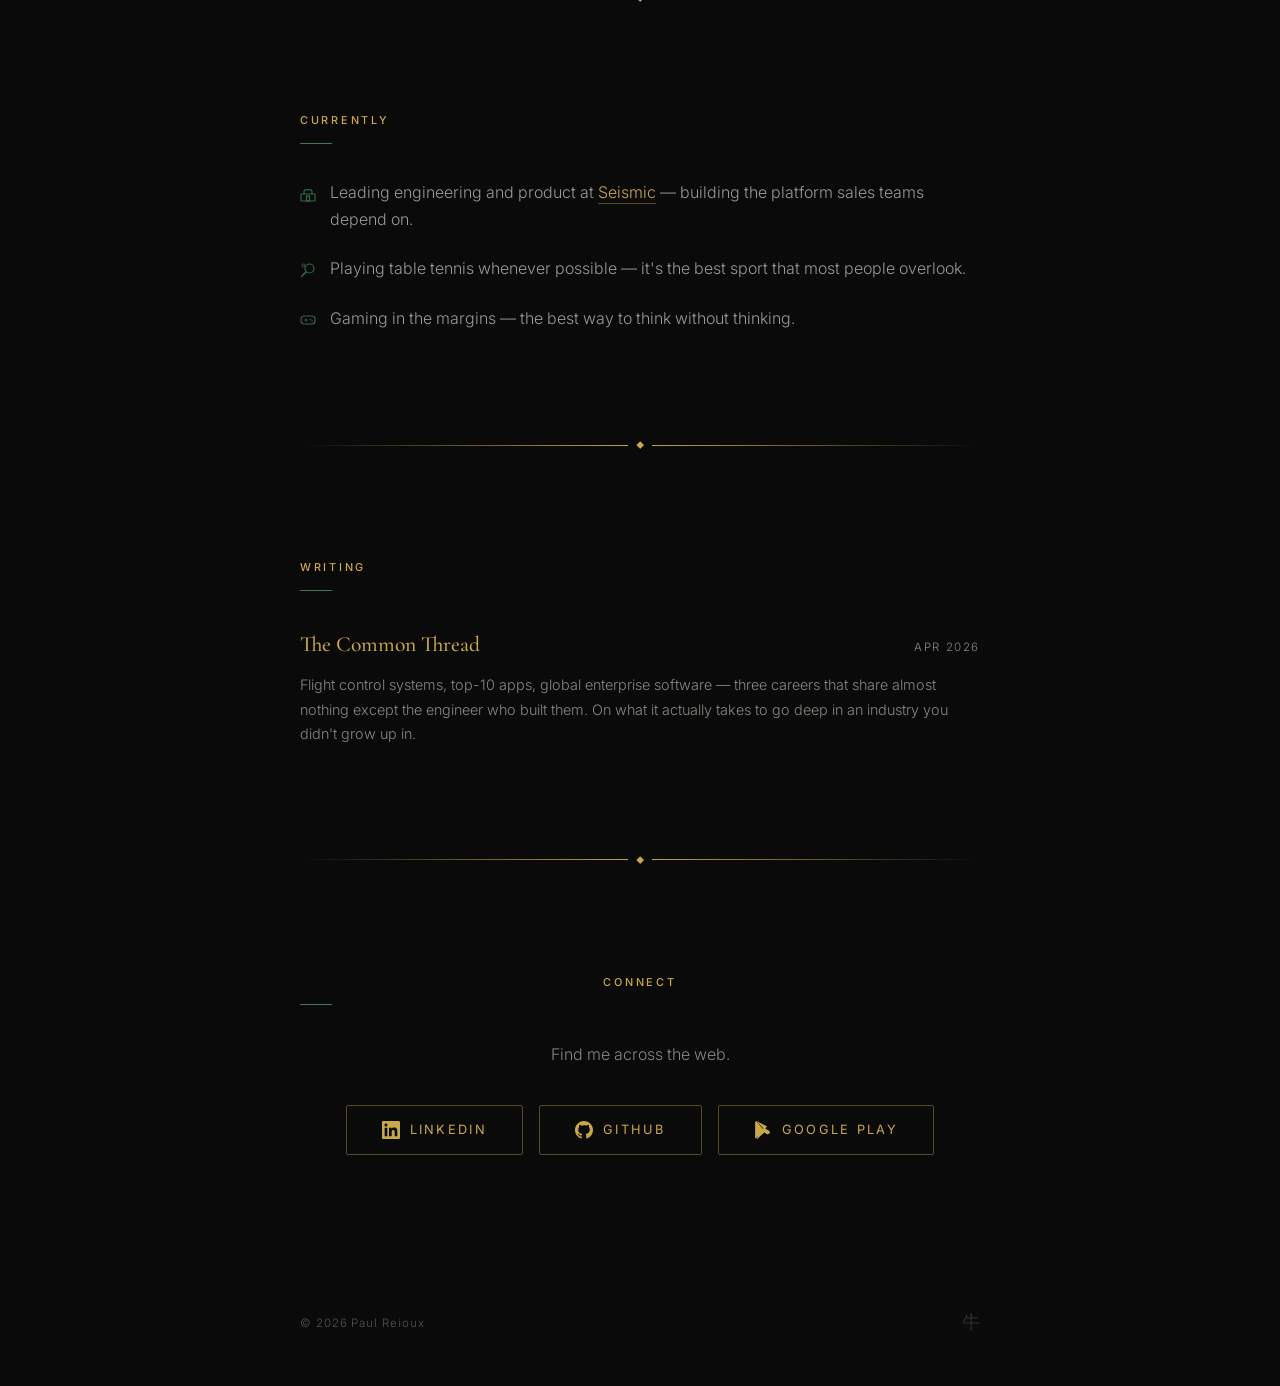
==== commit 42718985: "feat: Career timeline + modern CSS overhaul Add 6-entry Career timeline (BAE, Panavision, DAQRI, Vir" ====
--- a/index.html
+++ b/index.html
@@ -3,8 +3,8 @@
 <head>
   <meta charset="UTF-8"/>
   <meta name="viewport" content="width=device-width, initial-scale=1.0"/>
-  <meta name="description" content="Paul Reioux — VP of Engineering &amp; Product. 25+ years building software across defense, consumer, and enterprise."/>
-  <meta name="robots" content="noindex, nofollow"/>
+  <meta name="description" content="Paul Reioux — VP of Engineering &amp; Product. 28+ years building software across defense, consumer, and enterprise."/>
+  <meta name="robots" content="index, follow"/>
   <title>Paul Reioux</title>
 
   <!-- Preconnect for Google Fonts -->
@@ -18,17 +18,6 @@
 
   <!-- Grain overlay (CSS-driven, no image) -->
   <div class="grain" aria-hidden="true"></div>
-
-  <!-- Noise SVG filter definition -->
-  <svg class="svg-filters" aria-hidden="true" focusable="false">
-    <defs>
-      <filter id="grain-filter">
-        <feTurbulence type="fractalNoise" baseFrequency="0.68" numOctaves="4" stitchTiles="stitch" result="noise"/>
-        <feColorMatrix type="saturate" values="0" in="noise" result="mono"/>
-        <feBlend in="SourceGraphic" in2="mono" mode="overlay"/>
-      </filter>
-    </defs>
-  </svg>
 
   <main>
 
@@ -74,9 +63,9 @@
         <div class="section-divider-line fade-in"></div>
 
         <p class="body-text fade-in">
-          25&plus; years building software across domains that couldn't be more different —
-          satellite systems at BAE Systems, consumer mobile apps that reached the top of the charts,
-          enterprise platforms serving global sales teams. I shipped several top&#8209;10 mobile applications
+          28&plus; years building software across domains that couldn't be more different —
+          flight control systems at BAE Systems, AR headsets at DAQRI, hyperloop vehicles at Virgin,
+          and enterprise platforms serving global sales teams. I shipped several top&#8209;10 mobile applications
           in their day, and learned what it means to build for millions of people at once.
         </p>
 
@@ -90,7 +79,120 @@
       </div>
     </section>
 
-    <hr class="gold-rule fade-in"/>
+    <div class="gold-rule fade-in" role="separator"></div>
+
+    <!-- ─── CAREER ─── -->
+    <section id="career" class="section-content">
+      <div class="section-inner">
+        <div class="section-label fade-in">Career</div>
+        <div class="section-divider-line fade-in"></div>
+
+        <div class="timeline">
+
+          <!-- Seismic -->
+          <div class="timeline-entry fade-in">
+            <div class="timeline-marker" aria-hidden="true"></div>
+            <div class="timeline-content">
+              <div class="timeline-header">
+                <h3 class="timeline-company">Seismic</h3>
+                <span class="timeline-period">2024 &ndash; Present</span>
+              </div>
+              <p class="timeline-role">VP of Engineering &amp; Product</p>
+              <ul class="timeline-highlights">
+                <li>Transformed a traditional talent agency into an AI- and tech-enabled organization</li>
+                <li>Built and shipped intelligent tooling that gives sales teams an operational edge</li>
+              </ul>
+            </div>
+          </div>
+
+          <!-- Prism Labs -->
+          <div class="timeline-entry fade-in">
+            <div class="timeline-marker" aria-hidden="true"></div>
+            <div class="timeline-content">
+              <div class="timeline-header">
+                <h3 class="timeline-company">Prism Labs</h3>
+                <span class="timeline-period">2020 &ndash; 2024</span>
+              </div>
+              <p class="timeline-role">VP of Engineering</p>
+              <ul class="timeline-highlights">
+                <li>Led the transformation from a hardware company to a SaaS platform</li>
+                <li>Delivered the first mobile 3D body-scan capability on both iOS and Android</li>
+                <li>Shipped cross-platform SDKs (iOS, Android) and the backend infrastructure powering the entire scanning pipeline</li>
+              </ul>
+            </div>
+          </div>
+
+          <!-- Virgin Hyperloop -->
+          <div class="timeline-entry fade-in">
+            <div class="timeline-marker" aria-hidden="true"></div>
+            <div class="timeline-content">
+              <div class="timeline-header">
+                <h3 class="timeline-company">Virgin Hyperloop</h3>
+                <span class="timeline-period">2018 &ndash; 2020</span>
+              </div>
+              <p class="timeline-role">Director of Engineering</p>
+              <ul class="timeline-highlights">
+                <li>Built the entire engineering organization from the ground up</li>
+                <li>Delivered Test Vehicle control systems, overseeing both software and hardware integration end to end</li>
+              </ul>
+            </div>
+          </div>
+
+          <!-- DAQRI -->
+          <div class="timeline-entry fade-in">
+            <div class="timeline-marker" aria-hidden="true"></div>
+            <div class="timeline-content">
+              <div class="timeline-header">
+                <h3 class="timeline-company">DAQRI</h3>
+                <span class="timeline-period">2014 &ndash; 2018</span>
+              </div>
+              <p class="timeline-role">Director of Engineering</p>
+              <ul class="timeline-highlights">
+                <li>Built the engineering team from scratch</li>
+                <li>Delivered the AR Smart Helmet, featured in a CES keynote presentation</li>
+                <li>Delivered AR Smart Glasses as a follow-on product</li>
+              </ul>
+            </div>
+          </div>
+
+          <!-- Panavision -->
+          <div class="timeline-entry fade-in">
+            <div class="timeline-marker" aria-hidden="true"></div>
+            <div class="timeline-content">
+              <div class="timeline-header">
+                <h3 class="timeline-company">Panavision</h3>
+                <span class="timeline-period">2006 &ndash; 2014</span>
+              </div>
+              <p class="timeline-role">Lead R&amp;D Engineer</p>
+              <ul class="timeline-highlights">
+                <li>Partnered with the U.S. Navy on defense imaging programs</li>
+                <li>Created panoramic real-time video capture systems</li>
+              </ul>
+            </div>
+          </div>
+
+          <!-- BAE Systems -->
+          <div class="timeline-entry fade-in">
+            <div class="timeline-marker" aria-hidden="true"></div>
+            <div class="timeline-content">
+              <div class="timeline-header">
+                <h3 class="timeline-company">BAE Systems</h3>
+                <span class="timeline-period">1996 &ndash; 2006</span>
+              </div>
+              <p class="timeline-role">Lead Software Engineer</p>
+              <ul class="timeline-highlights">
+                <li>Developed flight control operating system software</li>
+                <li>Earned Boeing 777 flight system certifications</li>
+                <li>Won the Chairman's Award for Innovation in collaboration with the U.S. Air Force</li>
+              </ul>
+            </div>
+          </div>
+
+        </div>
+      </div>
+    </section>
+
+    <div class="gold-rule fade-in" role="separator"></div>
 
     <!-- ─── CURRENTLY ─── -->
     <section id="currently" class="section-content">
@@ -137,7 +239,7 @@
       </div>
     </section>
 
-    <hr class="gold-rule fade-in"/>
+    <div class="gold-rule fade-in" role="separator"></div>
 
     <!-- ─── WRITING ─── -->
     <section id="writing" class="section-content">
@@ -147,21 +249,21 @@
 
         <ul class="post-list">
           <li class="post-item fade-in">
-            <a href="blog/the-common-thread.html" class="post-link">
+            <a href="blog/the-common-thread" class="post-link">
               <span class="post-title">The Common Thread</span>
               <span class="post-meta">Apr 2026</span>
             </a>
             <p class="post-excerpt">
-              Satellites, top-10 apps, global enterprise software — three careers that share almost nothing
-              except the engineer who built them. On what it actually takes to go deep in an industry you
-              didn't grow up in.
+              Flight control systems, top-10 apps, global enterprise software — three careers that share
+              almost nothing except the engineer who built them. On what it actually takes to go deep
+              in an industry you didn't grow up in.
             </p>
           </li>
         </ul>
       </div>
     </section>
 
-    <hr class="gold-rule fade-in"/>
+    <div class="gold-rule fade-in" role="separator"></div>
 
     <!-- ─── CONTACT ─── -->
     <section id="contact" class="section-content section-contact">
@@ -178,7 +280,7 @@
             href="https://www.linkedin.com/in/paulreioux"
             target="_blank"
             rel="noopener noreferrer"
-            class="btn-linkedin"
+            class="btn-connect"
             aria-label="Paul Reioux on LinkedIn"
           >
             <svg class="btn-icon" width="18" height="18" viewBox="0 0 24 24" fill="currentColor" aria-hidden="true" xmlns="http://www.w3.org/2000/svg">
@@ -190,7 +292,7 @@
             href="https://github.com/faux123"
             target="_blank"
             rel="noopener noreferrer"
-            class="btn-linkedin"
+            class="btn-connect"
             aria-label="Paul Reioux on GitHub"
           >
             <svg class="btn-icon" width="18" height="18" viewBox="0 0 24 24" fill="currentColor" aria-hidden="true" xmlns="http://www.w3.org/2000/svg">
@@ -202,7 +304,7 @@
             href="https://play.google.com/store/apps/developer?id=Paul+Reioux"
             target="_blank"
             rel="noopener noreferrer"
-            class="btn-linkedin"
+            class="btn-connect"
             aria-label="Paul Reioux on Google Play"
           >
             <svg class="btn-icon" width="18" height="18" viewBox="0 0 24 24" fill="currentColor" aria-hidden="true" xmlns="http://www.w3.org/2000/svg">
@@ -220,7 +322,7 @@
   <footer class="site-footer">
     <div class="footer-inner">
       <span class="footer-copy">&copy; <span id="year"></span> Paul Reioux</span>
-      <span class="footer-ox" title="Year of the Ox" aria-label="Year of the Ox">&#29275;</span>
+      <span class="footer-ox" role="img" title="Year of the Ox" aria-label="Year of the Ox">&#29275;</span>
     </div>
   </footer>
 
--- a/style.css
+++ b/style.css
@@ -2,7 +2,16 @@
    CANONSPIKE.COM — Personal landing page for Paul Reioux
    Design: dark editorial luxury · Chinese Ox palette
    Colors: near-black · antique gold · forest green · off-white
+   Modern CSS: @property, scroll-driven animations, color-mix(),
+   text-wrap, CSS nesting, container queries, backdrop-filter
    ───────────────────────────────────────────────────────────────── */
+
+/* ── Animatable custom properties via @property ── */
+@property --shimmer-pos {
+  syntax: '<percentage>';
+  inherits: false;
+  initial-value: -100%;
+}
 
 /* ── 1. Custom Properties ── */
 :root {
@@ -26,6 +35,7 @@
 
   --ease-out-expo: cubic-bezier(0.16, 1, 0.3, 1);
   --ease-in-out:   cubic-bezier(0.4, 0, 0.2, 1);
+
 }
 
 /* ── 2. Reset & Base ── */
@@ -54,7 +64,6 @@
 }
 
 /* ── 3. Grain Overlay ── */
-/* Animated film grain via SVG feTurbulence rendered as a fixed layer */
 .grain {
   position: fixed;
   inset: -20%;
@@ -82,16 +91,8 @@
   100% { transform: translate(0,    0);    }
 }
 
-/* Hide the SVG filter defs — they only exist for the DOM filter reference */
-.svg-filters {
-  position: absolute;
-  width: 0;
-  height: 0;
-  overflow: hidden;
-  pointer-events: none;
-}
-
 /* ── 4. Scroll Animation System ── */
+/* JS IntersectionObserver fallback adds .visible class */
 .fade-in {
   opacity: 0;
   transform: translateY(28px);
@@ -106,6 +107,20 @@
   transform: translateY(0);
 }
 
+/* CSS scroll-driven animation: replaces IO where supported */
+@supports (animation-timeline: view()) {
+  .fade-in:not([data-delay]) {
+    animation: scroll-reveal linear both;
+    animation-timeline: view();
+    animation-range: entry 0% entry 30%;
+  }
+
+  @keyframes scroll-reveal {
+    from { opacity: 0; transform: translateY(28px); }
+    to   { opacity: 1; transform: translateY(0);    }
+  }
+}
+
 /* ── 5. Hero Section ── */
 .section-hero {
   position: relative;
@@ -118,7 +133,6 @@
   text-align: center;
 }
 
-/* Radial vignette behind hero */
 .section-hero::before {
   content: '';
   position: absolute;
@@ -160,7 +174,7 @@
     0 0 0 7px var(--color-gold-dim),
     0 0 40px var(--color-gold-glow),
     0 0 80px rgba(201, 168, 76, 0.06);
-  transition: box-shadow 0.5s var(--ease-in-out);
+  transition: box-shadow 0.5s var(--ease-in-out), transform 0.5s var(--ease-in-out);
 }
 
 .hero-photo:hover {
@@ -169,9 +183,15 @@
     0 0 0 7px var(--color-gold),
     0 0 50px rgba(201, 168, 76, 0.25),
     0 0 100px rgba(201, 168, 76, 0.1);
-}
-
-/* ── Name ── */
+  transform: scale(1.03);
+}
+
+/* ── Animated shimmer on hero name via @property ── */
+@keyframes name-shimmer {
+  from { --shimmer-pos: -100%; }
+  to   { --shimmer-pos: 200%;  }
+}
+
 .hero-name {
   font-family: var(--font-display);
   font-size: clamp(3rem, 9vw, 5.5rem);
@@ -179,17 +199,20 @@
   letter-spacing: -0.01em;
   line-height: 1.05;
   color: var(--color-text);
-  /* Subtle gold shimmer on the name */
+  text-wrap: balance;
   background: linear-gradient(
-    135deg,
+    120deg,
     var(--color-text) 0%,
-    #e8e3d8 35%,
-    var(--color-text) 65%,
-    #ccc7bc 100%
+    #e8e3d8 25%,
+    var(--color-gold) var(--shimmer-pos),
+    #e8e3d8 75%,
+    var(--color-text) 100%
   );
+  background-size: 200% 100%;
   -webkit-background-clip: text;
   -webkit-text-fill-color: transparent;
   background-clip: text;
+  animation: name-shimmer 6s ease-in-out infinite;
 }
 
 /* ── Meta line: title · company ── */
@@ -232,6 +255,8 @@
 .hero-company:hover {
   color: #e0c06a;
   border-color: #e0c06a;
+  color: color-mix(in oklch, var(--color-gold) 70%, white);
+  border-color: color-mix(in oklch, var(--color-gold) 70%, white);
 }
 
 /* ── Tagline ── */
@@ -244,6 +269,7 @@
   line-height: 1.6;
   max-width: 36ch;
   letter-spacing: 0.01em;
+  text-wrap: balance;
 }
 
 /* ── Scroll hint ── */
@@ -281,7 +307,6 @@
   margin: 0 auto;
 }
 
-/* Section label */
 .section-label {
   font-family: var(--font-body);
   font-size: 0.68rem;
@@ -292,7 +317,6 @@
   margin-bottom: 0.75rem;
 }
 
-/* Thin green underline below section label */
 .section-divider-line {
   width: 32px;
   height: 1px;
@@ -318,9 +342,8 @@
   position: relative;
 }
 
-/* Center diamond on the rule */
 .gold-rule::after {
-  content: '◆';
+  content: '\25C6';
   position: absolute;
   top: 50%;
   left: 50%;
@@ -338,10 +361,10 @@
   font-size: clamp(0.92rem, 1.8vw, 1rem);
   font-weight: 300;
   line-height: 1.85;
-  color: var(--color-muted);
   color: #9a9a93;
   max-width: 60ch;
   margin-bottom: 1.4rem;
+  text-wrap: pretty;
 }
 
 .body-text:last-child {
@@ -363,8 +386,195 @@
 }
 
 .text-link:hover {
-  color: #dab85a;
-  border-color: #dab85a;
+  color: #e0c06a;
+  border-color: #e0c06a;
+  color: color-mix(in oklch, var(--color-gold) 70%, white);
+  border-color: color-mix(in oklch, var(--color-gold) 70%, white);
+}
+
+/* ── 8b. Career Timeline ── */
+.timeline {
+  position: relative;
+  padding-left: 2rem;
+  container-type: inline-size;
+}
+
+/* Animated timeline spine */
+.timeline::before {
+  content: '';
+  position: absolute;
+  left: 5px;
+  top: 8px;
+  bottom: 8px;
+  width: 1px;
+  background: linear-gradient(
+    to bottom,
+    var(--color-gold),
+    #83914f 50%,
+    var(--color-gold-dim)
+  );
+  background: linear-gradient(
+    to bottom,
+    var(--color-gold),
+    color-mix(in oklch, var(--color-gold) 50%, var(--color-green)) 50%,
+    var(--color-gold-dim)
+  );
+}
+
+/* Scroll-driven drawing of timeline spine */
+@supports (animation-timeline: view()) {
+  .timeline::before {
+    animation: draw-line linear both;
+    animation-timeline: view();
+    animation-range: entry 0% cover 80%;
+  }
+
+  @keyframes draw-line {
+    from { clip-path: inset(0 0 100% 0); }
+    to   { clip-path: inset(0 0 0% 0);   }
+  }
+}
+
+.timeline-entry {
+  position: relative;
+  padding-bottom: 2.8rem;
+  transition: transform 0.3s var(--ease-out-expo);
+}
+
+.timeline-entry:last-child {
+  padding-bottom: 0;
+}
+
+.timeline-entry:hover {
+  transform: translateX(4px);
+}
+
+/* Glass card effect on hover */
+.timeline-content {
+  padding: 1rem 1.2rem;
+  border-radius: 6px;
+  border: 1px solid transparent;
+  transition:
+    background 0.4s var(--ease-in-out),
+    border-color 0.4s var(--ease-in-out),
+    box-shadow 0.4s var(--ease-in-out);
+}
+
+.timeline-entry:hover .timeline-content {
+  background: rgba(17, 17, 16, 0.8);
+  border-color: rgba(201, 168, 76, 0.15);
+  background: color-mix(in oklch, var(--color-bg-raised) 80%, transparent);
+  border-color: color-mix(in oklch, var(--color-gold) 15%, transparent);
+  box-shadow: 0 4px 30px rgba(201, 168, 76, 0.06);
+  -webkit-backdrop-filter: blur(12px);
+  backdrop-filter: blur(12px);
+}
+
+.timeline-marker {
+  position: absolute;
+  left: -2rem;
+  top: 1.15rem;
+  width: 11px;
+  height: 11px;
+  border-radius: 50%;
+  border: 1.5px solid var(--color-gold);
+  background: var(--color-bg);
+  z-index: 2;
+  transition: transform 0.3s var(--ease-out-expo), box-shadow 0.3s var(--ease-in-out);
+}
+
+.timeline-entry:first-child .timeline-marker {
+  background: var(--color-gold);
+  box-shadow: 0 0 12px var(--color-gold-glow);
+}
+
+.timeline-entry:hover .timeline-marker {
+  transform: scale(1.4);
+  box-shadow: 0 0 16px var(--color-gold-glow);
+}
+
+.timeline-header {
+  display: flex;
+  align-items: baseline;
+  justify-content: space-between;
+  gap: 1rem;
+  flex-wrap: wrap;
+  margin-bottom: 0.25rem;
+}
+
+.timeline-company {
+  font-family: var(--font-display);
+  font-size: clamp(1.2rem, 2.8vw, 1.5rem);
+  font-weight: 500;
+  color: var(--color-text);
+  letter-spacing: 0.01em;
+  text-wrap: balance;
+}
+
+.timeline-period {
+  font-family: var(--font-body);
+  font-size: 0.7rem;
+  letter-spacing: 0.14em;
+  text-transform: uppercase;
+  color: var(--color-muted);
+  white-space: nowrap;
+  flex-shrink: 0;
+}
+
+.timeline-role {
+  font-family: var(--font-body);
+  font-size: 0.78rem;
+  font-weight: 500;
+  letter-spacing: 0.12em;
+  text-transform: uppercase;
+  color: var(--color-gold);
+  margin-bottom: 0.8rem;
+}
+
+.timeline-highlights {
+  list-style: none;
+  padding: 0;
+  margin: 0;
+  display: flex;
+  flex-direction: column;
+  gap: 0.5rem;
+}
+
+.timeline-highlights li {
+  font-family: var(--font-body);
+  font-size: clamp(0.88rem, 1.7vw, 0.95rem);
+  font-weight: 300;
+  line-height: 1.7;
+  color: #9a9a93;
+  padding-left: 1rem;
+  position: relative;
+  text-wrap: pretty;
+}
+
+.timeline-highlights li::before {
+  content: '';
+  position: absolute;
+  left: 0;
+  top: 0.65em;
+  width: 4px;
+  height: 4px;
+  border-radius: 50%;
+  background: var(--color-green);
+  opacity: 0.7;
+  transition: transform 0.3s var(--ease-out-expo), opacity 0.3s;
+}
+
+.timeline-entry:hover .timeline-highlights li::before {
+  transform: scale(1.5);
+  opacity: 1;
+}
+
+/* Container query: compact layout on narrow viewports */
+@container (max-width: 400px) {
+  .timeline-header {
+    flex-direction: column;
+    gap: 0.2rem;
+  }
 }
 
 /* ── 9. Currently List ── */
@@ -384,6 +594,7 @@
   font-weight: 300;
   line-height: 1.7;
   color: #9a9a93;
+  text-wrap: pretty;
 }
 
 .currently-icon {
@@ -447,6 +658,7 @@
   line-height: 1.7;
   color: var(--color-muted);
   margin: 0;
+  text-wrap: pretty;
 }
 
 .contact-cta {
@@ -457,7 +669,7 @@
   justify-content: center;
 }
 
-.btn-linkedin {
+.btn-connect {
   display: inline-flex;
   align-items: center;
   gap: 0.6rem;
@@ -479,8 +691,7 @@
     box-shadow  0.35s var(--ease-in-out);
 }
 
-/* Fill sweep on hover */
-.btn-linkedin::before {
+.btn-connect::before {
   content: '';
   position: absolute;
   inset: 0;
@@ -491,23 +702,23 @@
   z-index: 0;
 }
 
-.btn-linkedin:hover::before {
+.btn-connect:hover::before {
   transform: scaleX(1);
 }
 
-.btn-linkedin:hover {
+.btn-connect:hover {
   color: var(--color-bg);
   border-color: var(--color-gold);
   box-shadow: 0 0 30px rgba(201, 168, 76, 0.2);
 }
 
 .btn-icon,
-.btn-linkedin span {
+.btn-connect span {
   position: relative;
   z-index: 1;
 }
 
-.btn-linkedin .btn-icon {
+.btn-connect .btn-icon {
   flex-shrink: 0;
   transition: color 0.35s var(--ease-in-out);
 }
@@ -547,8 +758,7 @@
   color: var(--color-gold);
 }
 
-/* ── 12. Subtle background texture behind the bg ── */
-/* Very faint vertical rhythm lines for texture */
+/* ── 12. Background texture ── */
 body::after {
   content: '';
   position: fixed;
@@ -565,10 +775,105 @@
   z-index: 0;
 }
 
-main, footer {
+main, footer, article {
   position: relative;
   z-index: 1;
 }
+
+/* ── Blog Post Page ── */
+.post-body {
+  max-width: 680px;
+  margin: 0 auto;
+  padding: 0 var(--h-pad) 6rem;
+}
+
+.post-header {
+  padding: 5rem var(--h-pad) 3rem;
+  max-width: 680px;
+  margin: 0 auto;
+}
+
+.post-header-label {
+  font-family: var(--font-body);
+  font-size: 0.72rem;
+  letter-spacing: 0.18em;
+  text-transform: uppercase;
+  color: var(--color-muted);
+  margin-bottom: 1.2rem;
+}
+
+.post-header-label a {
+  color: var(--color-muted);
+  text-decoration: none;
+  transition: color 0.2s ease;
+}
+
+.post-header-label a:hover { color: var(--color-gold); }
+
+.post-h1 {
+  font-family: var(--font-display);
+  font-size: clamp(2rem, 6vw, 3.2rem);
+  font-weight: 500;
+  color: var(--color-text);
+  line-height: 1.15;
+  margin: 0 0 1.2rem;
+  text-wrap: balance;
+}
+
+.post-date {
+  font-family: var(--font-body);
+  font-size: 0.75rem;
+  letter-spacing: 0.14em;
+  text-transform: uppercase;
+  color: var(--color-muted);
+}
+
+.post-divider {
+  border: none;
+  border-top: 1px solid var(--color-gold-dim);
+  margin: 2.5rem 0;
+}
+
+.post-body p {
+  font-family: var(--font-body);
+  font-size: 1rem;
+  line-height: 1.85;
+  color: var(--color-text);
+  margin: 0 0 1.6rem;
+  text-wrap: pretty;
+}
+
+.post-body h2 {
+  font-family: var(--font-display);
+  font-size: clamp(1.2rem, 3vw, 1.6rem);
+  font-weight: 500;
+  color: var(--color-gold);
+  margin: 3rem 0 1rem;
+  font-style: italic;
+  text-wrap: balance;
+}
+
+.post-body .lead {
+  font-size: 1.1rem;
+  line-height: 1.8;
+  color: var(--color-text);
+}
+
+.back-link {
+  display: inline-flex;
+  align-items: center;
+  gap: 0.5rem;
+  font-family: var(--font-body);
+  font-size: 0.75rem;
+  letter-spacing: 0.14em;
+  text-transform: uppercase;
+  color: var(--color-gold);
+  text-decoration: none;
+  margin-top: 3rem;
+  transition: opacity 0.2s ease;
+}
+
+.back-link:hover { opacity: 0.7; }
 
 /* ── 13. Responsive ── */
 @media (min-width: 700px) {
@@ -605,9 +910,34 @@
     animation: none;
   }
 
+  .hero-name {
+    animation: none;
+    background-image: none;
+    background-color: transparent;
+    -webkit-text-fill-color: initial;
+    color: var(--color-text);
+  }
+
   .scroll-line {
     animation: none;
     opacity: 0.4;
+  }
+
+  .timeline-entry,
+  .timeline-marker,
+  .timeline-content,
+  .timeline-highlights li::before {
+    transition: none;
+  }
+
+  .fade-in,
+  .fade-in:not([data-delay]) {
+    animation: none !important;
+  }
+
+  .timeline::before {
+    animation: none !important;
+    clip-path: none;
   }
 
   html {
@@ -628,3 +958,8 @@
   background: var(--color-gold);
   color: var(--color-bg);
 }
+
+/* ── 17. View Transitions ── */
+@view-transition {
+  navigation: auto;
+}
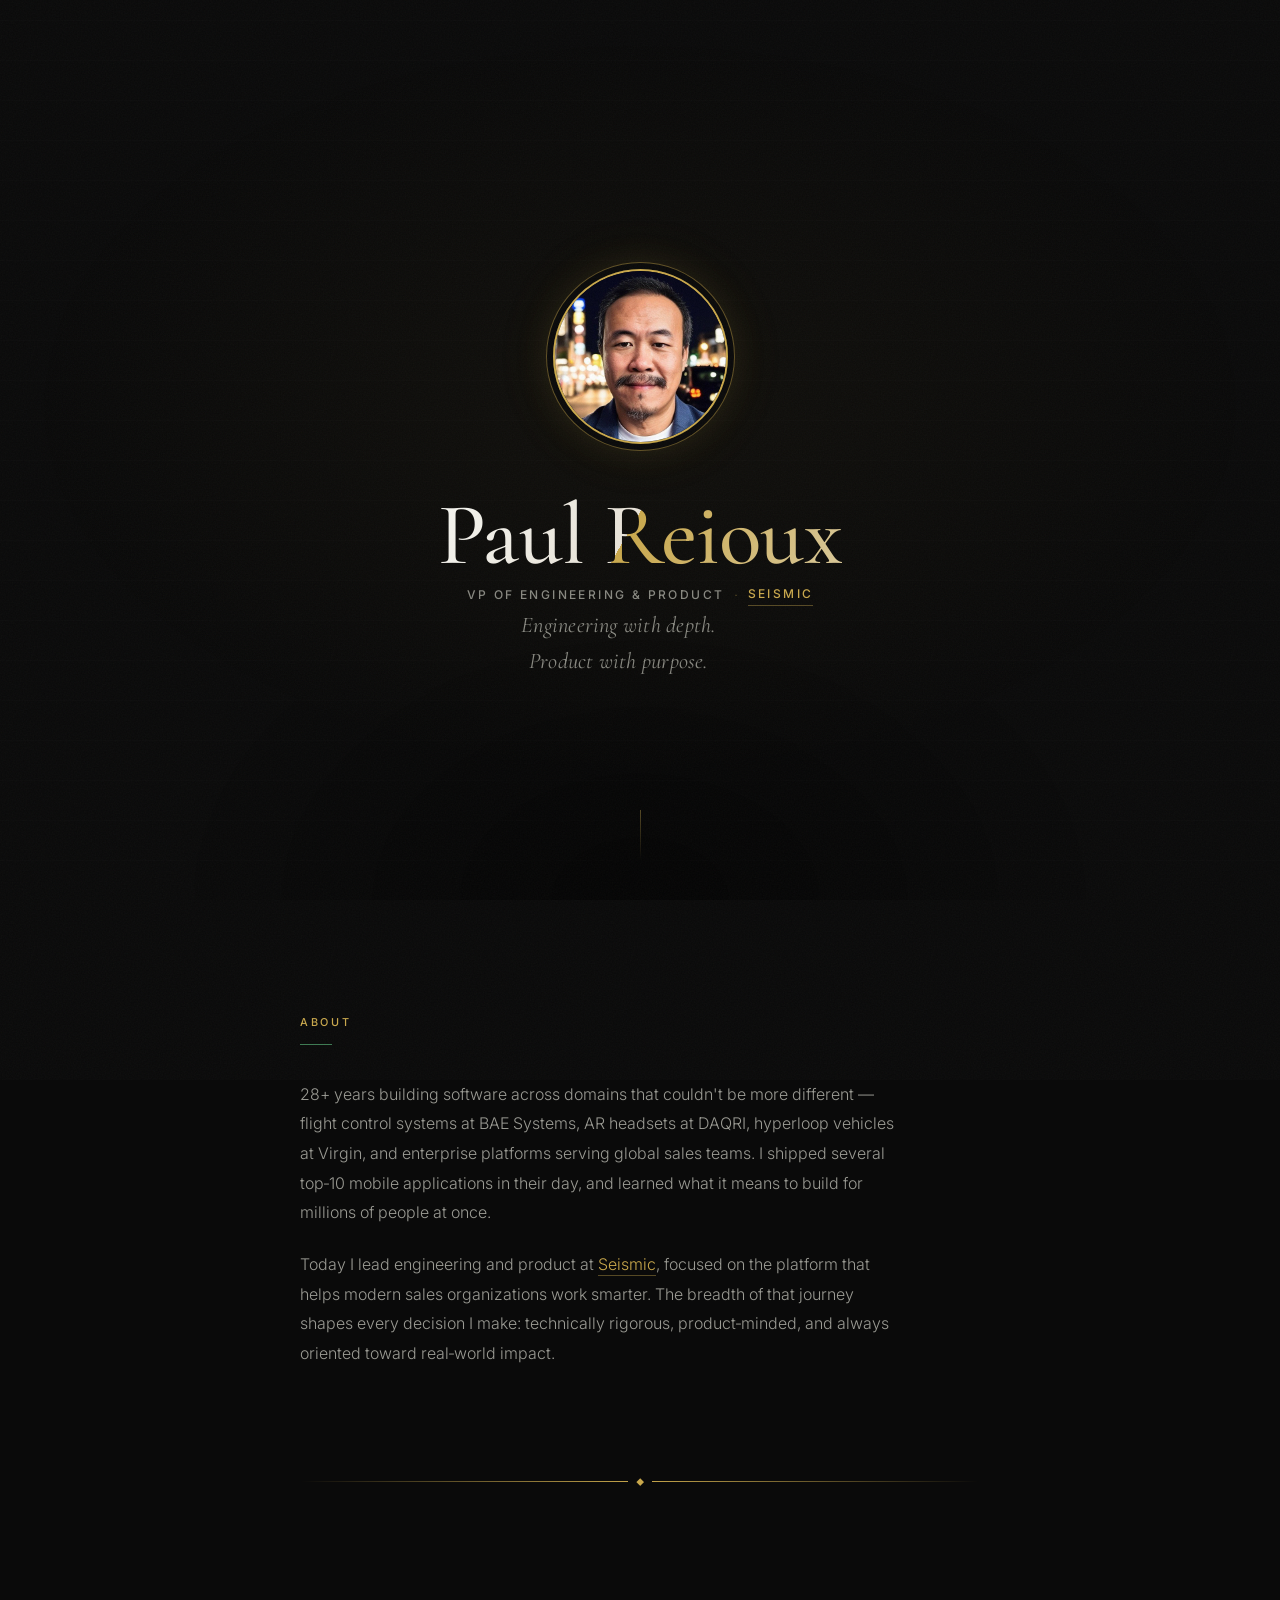
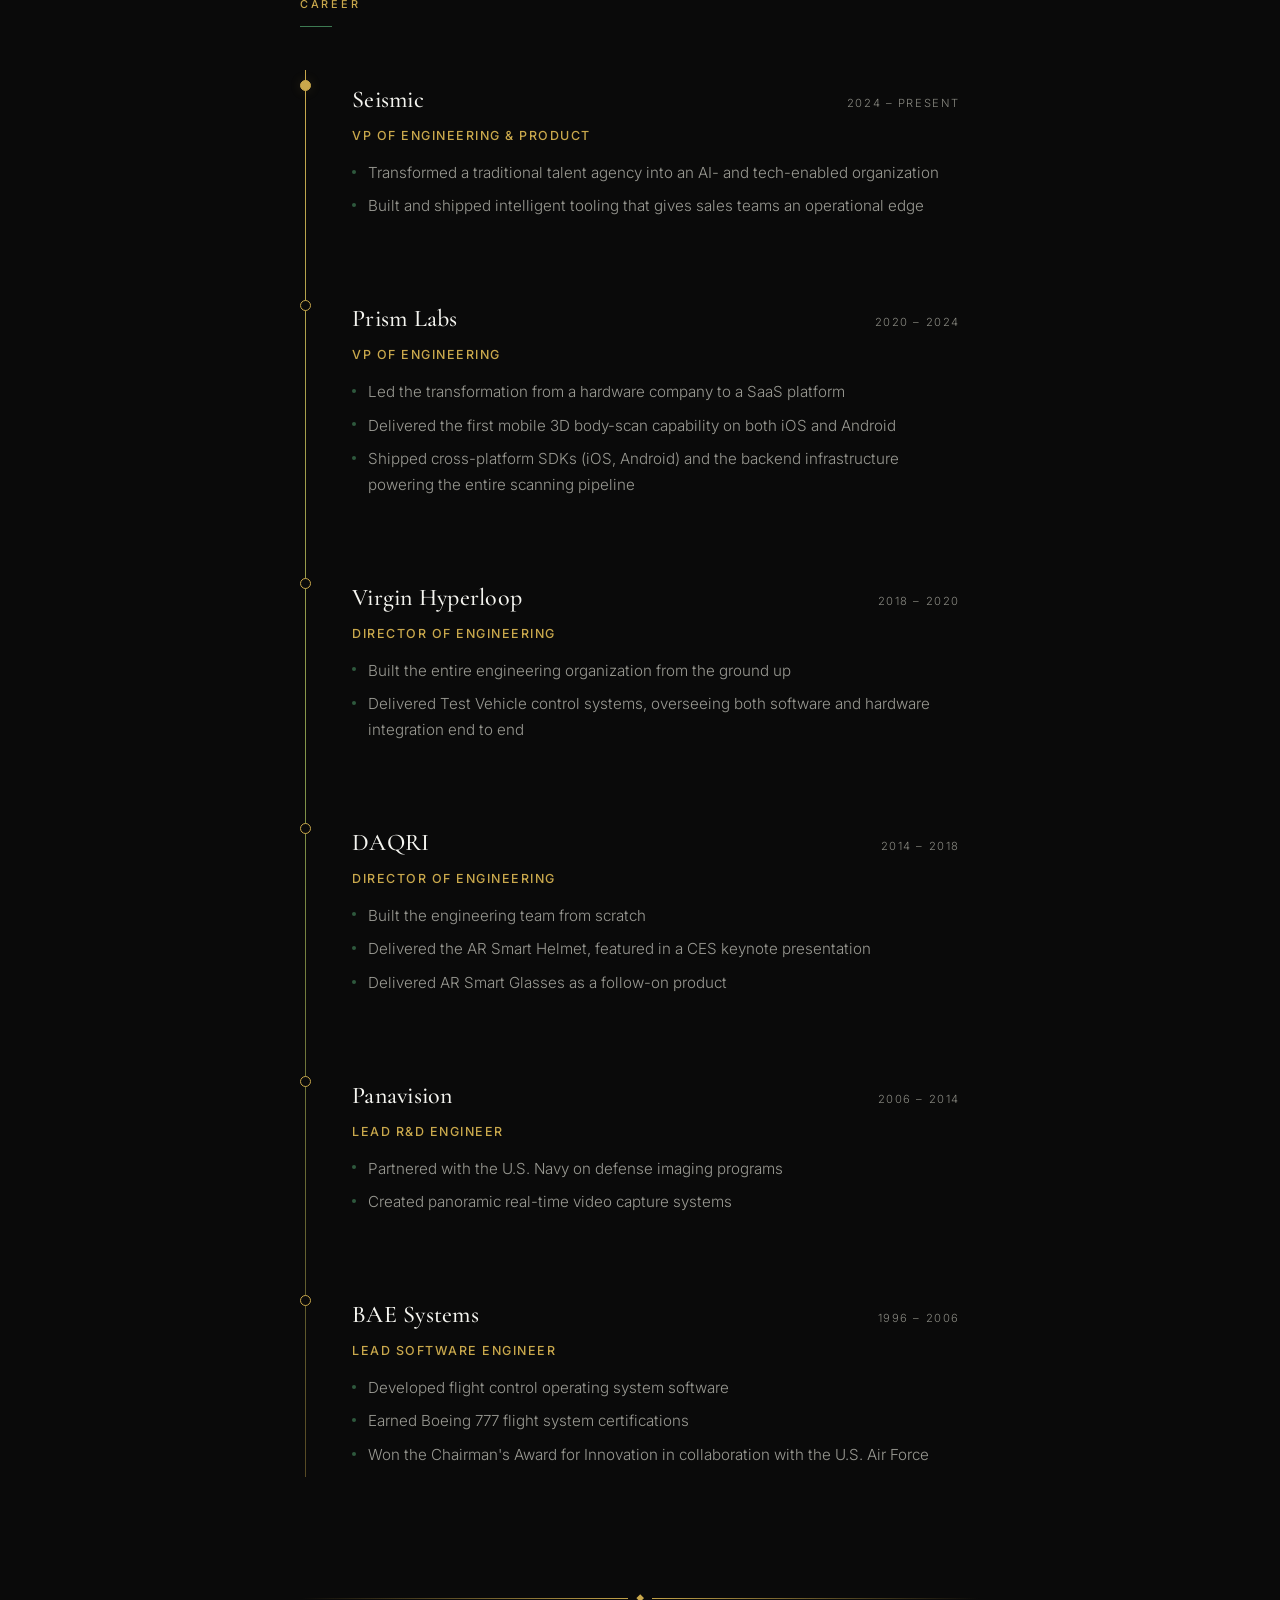
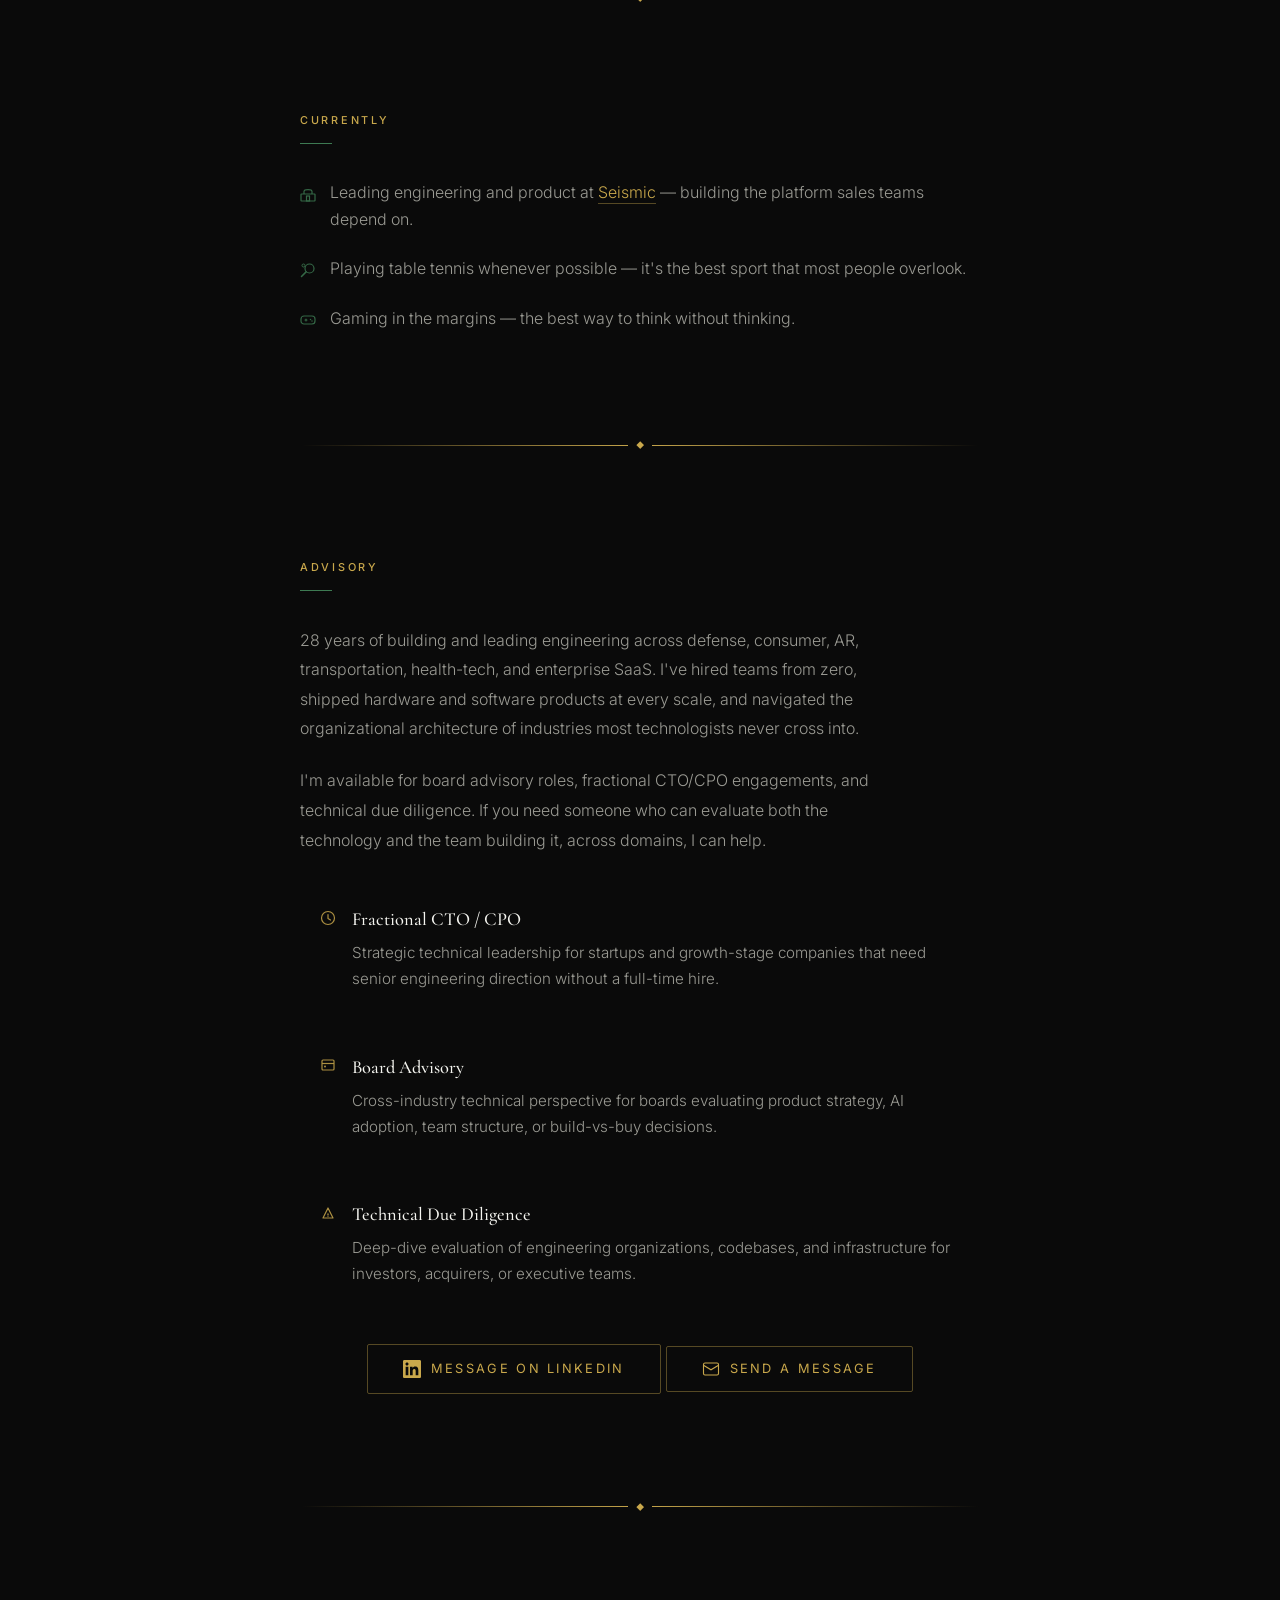
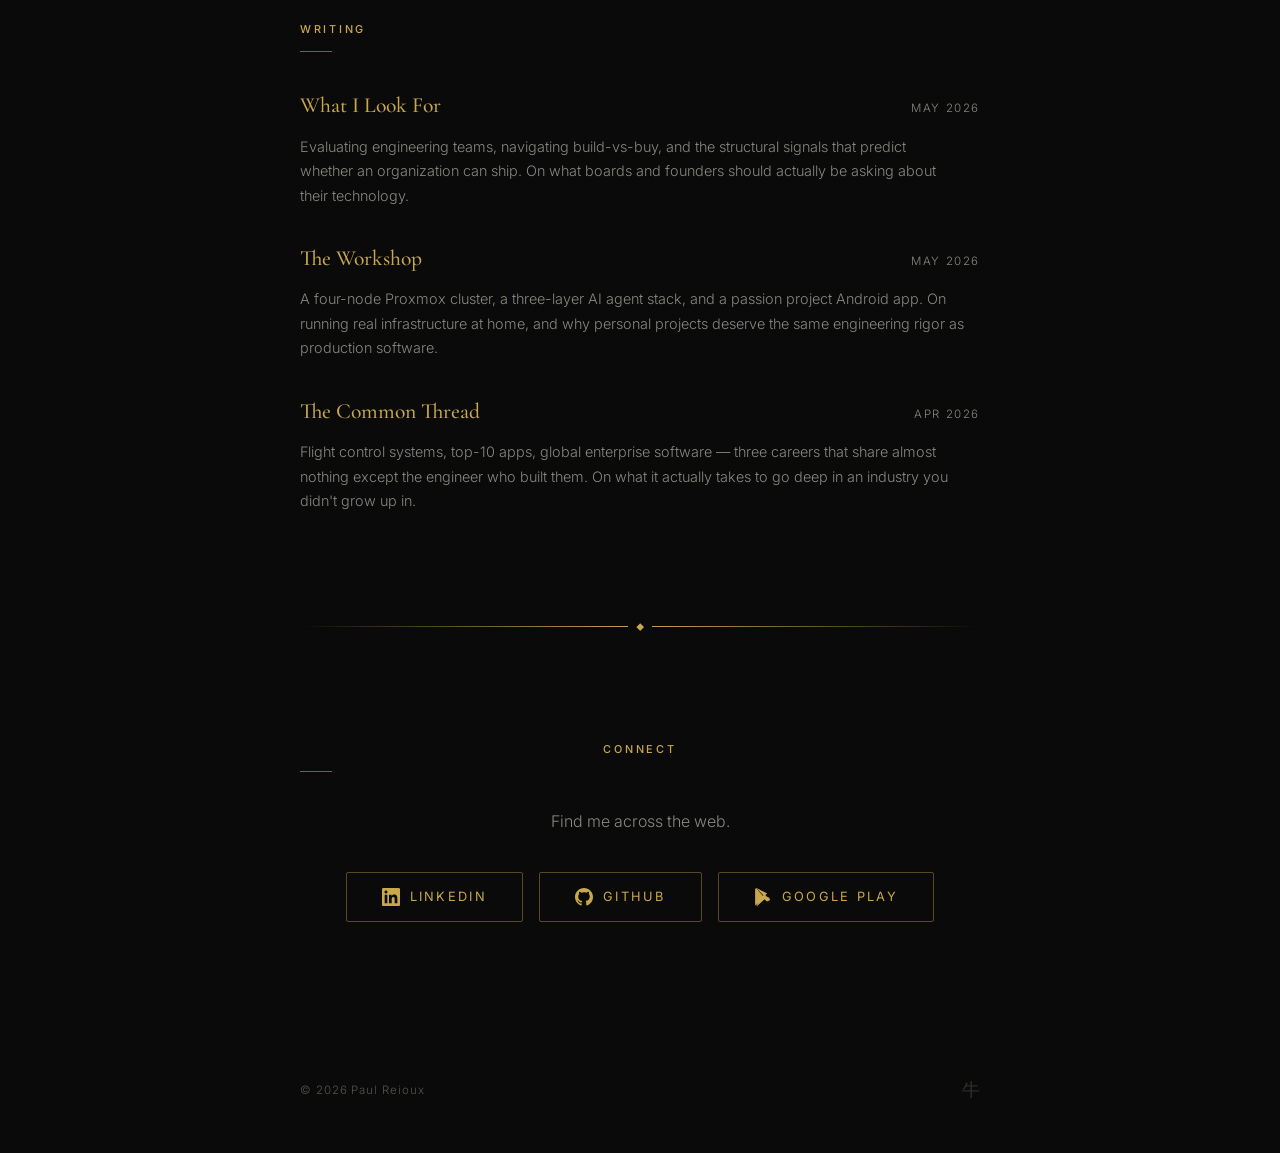
==== commit 1da07762: "feat: Advisory section, two blog posts, contact form Add Advisory section with Fractional CTO/CPO, B" ====
--- a/index.html
+++ b/index.html
@@ -241,6 +241,109 @@
 
     <div class="gold-rule fade-in" role="separator"></div>
 
+    <!-- ─── ADVISORY ─── -->
+    <section id="advisory" class="section-content">
+      <div class="section-inner">
+        <div class="section-label fade-in">Advisory</div>
+        <div class="section-divider-line fade-in"></div>
+
+        <p class="body-text fade-in">
+          28 years of building and leading engineering across defense, consumer, AR, transportation,
+          health-tech, and enterprise SaaS. I've hired teams from zero, shipped hardware and software
+          products at every scale, and navigated the organizational architecture of industries most
+          technologists never cross into.
+        </p>
+
+        <p class="body-text fade-in">
+          I'm available for board advisory roles, fractional CTO/CPO engagements, and technical
+          due diligence. If you need someone who can evaluate both the technology and the team
+          building it, across domains, I can help.
+        </p>
+
+        <ul class="advisory-list">
+          <li class="advisory-item fade-in">
+            <span class="advisory-icon" aria-hidden="true">
+              <svg width="16" height="16" viewBox="0 0 16 16" fill="none" xmlns="http://www.w3.org/2000/svg">
+                <circle cx="8" cy="8" r="6.5" stroke="currentColor" stroke-width="1.2"/>
+                <path d="M8 4.5V8.5L10.5 10" stroke="currentColor" stroke-width="1.2" stroke-linecap="round" stroke-linejoin="round"/>
+              </svg>
+            </span>
+            <div>
+              <strong class="advisory-heading">Fractional CTO / CPO</strong>
+              <span class="advisory-desc">Strategic technical leadership for startups and growth-stage companies that need senior engineering direction without a full-time hire.</span>
+            </div>
+          </li>
+          <li class="advisory-item fade-in">
+            <span class="advisory-icon" aria-hidden="true">
+              <svg width="16" height="16" viewBox="0 0 16 16" fill="none" xmlns="http://www.w3.org/2000/svg">
+                <rect x="2" y="3" width="12" height="10" rx="1" stroke="currentColor" stroke-width="1.2"/>
+                <path d="M2 6.5H14" stroke="currentColor" stroke-width="1.2"/>
+                <circle cx="5" cy="9.5" r="1" fill="currentColor"/>
+              </svg>
+            </span>
+            <div>
+              <strong class="advisory-heading">Board Advisory</strong>
+              <span class="advisory-desc">Cross-industry technical perspective for boards evaluating product strategy, AI adoption, team structure, or build-vs-buy decisions.</span>
+            </div>
+          </li>
+          <li class="advisory-item fade-in">
+            <span class="advisory-icon" aria-hidden="true">
+              <svg width="16" height="16" viewBox="0 0 16 16" fill="none" xmlns="http://www.w3.org/2000/svg">
+                <path d="M3 13L8 3L13 13H3Z" stroke="currentColor" stroke-width="1.2" stroke-linejoin="round"/>
+                <path d="M8 9V10" stroke="currentColor" stroke-width="1.3" stroke-linecap="round"/>
+                <circle cx="8" cy="11.5" r="0.6" fill="currentColor"/>
+              </svg>
+            </span>
+            <div>
+              <strong class="advisory-heading">Technical Due Diligence</strong>
+              <span class="advisory-desc">Deep-dive evaluation of engineering organizations, codebases, and infrastructure for investors, acquirers, or executive teams.</span>
+            </div>
+          </li>
+        </ul>
+
+        <div class="advisory-cta fade-in">
+          <a
+            href="https://www.linkedin.com/in/paulreioux"
+            target="_blank"
+            rel="noopener noreferrer"
+            class="btn-connect"
+          >
+            <svg class="btn-icon" width="18" height="18" viewBox="0 0 24 24" fill="currentColor" aria-hidden="true" xmlns="http://www.w3.org/2000/svg">
+              <path d="M20.447 20.452h-3.554v-5.569c0-1.328-.027-3.037-1.852-3.037-1.853 0-2.136 1.445-2.136 2.939v5.667H9.351V9h3.414v1.561h.046c.477-.9 1.637-1.85 3.37-1.85 3.601 0 4.267 2.37 4.267 5.455v6.286zM5.337 7.433c-1.144 0-2.063-.926-2.063-2.065 0-1.138.92-2.063 2.063-2.063 1.14 0 2.064.925 2.064 2.063 0 1.139-.925 2.065-2.064 2.065zm1.782 13.019H3.555V9h3.564v11.452zM22.225 0H1.771C.792 0 0 .774 0 1.729v20.542C0 23.227.792 24 1.771 24h20.451C23.2 24 24 23.227 24 22.271V1.729C24 .774 23.2 0 22.222 0h.003z"/>
+            </svg>
+            Message on LinkedIn
+          </a>
+          <button type="button" class="btn-connect" id="show-contact-form" aria-expanded="false" aria-controls="contact-form">
+            <svg class="btn-icon" width="18" height="18" viewBox="0 0 24 24" fill="none" stroke="currentColor" stroke-width="1.5" aria-hidden="true" xmlns="http://www.w3.org/2000/svg">
+              <rect x="2" y="4" width="20" height="16" rx="2"/>
+              <path d="M2 7L12 13L22 7"/>
+            </svg>
+            Send a Message
+          </button>
+        </div>
+
+        <form id="contact-form" class="contact-form fade-in" hidden>
+          <input type="text" name="_hp" class="hp-field" tabindex="-1" autocomplete="off" aria-hidden="true"/>
+          <div class="form-field">
+            <label for="contact-name">Name</label>
+            <input type="text" id="contact-name" name="name" required autocomplete="name" maxlength="200"/>
+          </div>
+          <div class="form-field">
+            <label for="contact-email">Email</label>
+            <input type="email" id="contact-email" name="email" required autocomplete="email" maxlength="200"/>
+          </div>
+          <div class="form-field">
+            <label for="contact-message">Message</label>
+            <textarea id="contact-message" name="message" required rows="4" maxlength="2000"></textarea>
+          </div>
+          <button type="submit" class="btn-connect btn-submit">Send</button>
+          <p class="form-status" aria-live="polite"></p>
+        </form>
+      </div>
+    </section>
+
+    <div class="gold-rule fade-in" role="separator"></div>
+
     <!-- ─── WRITING ─── -->
     <section id="writing" class="section-content">
       <div class="section-inner">
@@ -248,6 +351,28 @@
         <div class="section-divider-line fade-in"></div>
 
         <ul class="post-list">
+          <li class="post-item fade-in">
+            <a href="blog/what-i-look-for" class="post-link">
+              <span class="post-title">What I Look For</span>
+              <span class="post-meta">May 2026</span>
+            </a>
+            <p class="post-excerpt">
+              Evaluating engineering teams, navigating build-vs-buy, and the structural signals
+              that predict whether an organization can ship. On what boards and founders should
+              actually be asking about their technology.
+            </p>
+          </li>
+          <li class="post-item fade-in">
+            <a href="blog/the-workshop" class="post-link">
+              <span class="post-title">The Workshop</span>
+              <span class="post-meta">May 2026</span>
+            </a>
+            <p class="post-excerpt">
+              A four-node Proxmox cluster, a three-layer AI agent stack, and a passion project
+              Android app. On running real infrastructure at home, and why personal projects
+              deserve the same engineering rigor as production software.
+            </p>
+          </li>
           <li class="post-item fade-in">
             <a href="blog/the-common-thread" class="post-link">
               <span class="post-title">The Common Thread</span>
--- a/style.css
+++ b/style.css
@@ -577,6 +577,160 @@
   }
 }
 
+/* ── 8c. Advisory Section ── */
+.advisory-list {
+  list-style: none;
+  padding: 0;
+  margin: 2rem 0 0;
+  display: flex;
+  flex-direction: column;
+  gap: 1.6rem;
+}
+
+.advisory-item {
+  display: flex;
+  align-items: flex-start;
+  gap: 1rem;
+  font-family: var(--font-body);
+  font-size: clamp(0.88rem, 1.7vw, 0.95rem);
+  font-weight: 300;
+  line-height: 1.7;
+  color: #9a9a93;
+  padding: 1rem 1.2rem;
+  border-radius: 6px;
+  border: 1px solid transparent;
+  transition:
+    background 0.4s var(--ease-in-out),
+    border-color 0.4s var(--ease-in-out),
+    box-shadow 0.4s var(--ease-in-out);
+}
+
+.advisory-item:hover {
+  background: rgba(17, 17, 16, 0.8);
+  border-color: rgba(201, 168, 76, 0.15);
+  background: color-mix(in oklch, var(--color-bg-raised) 80%, transparent);
+  border-color: color-mix(in oklch, var(--color-gold) 15%, transparent);
+  box-shadow: 0 4px 30px rgba(201, 168, 76, 0.06);
+  -webkit-backdrop-filter: blur(12px);
+  backdrop-filter: blur(12px);
+}
+
+.advisory-icon {
+  flex-shrink: 0;
+  width: 16px;
+  height: 16px;
+  margin-top: 0.25em;
+  color: var(--color-gold);
+  opacity: 0.85;
+}
+
+.advisory-heading {
+  display: block;
+  font-family: var(--font-display);
+  font-size: clamp(1rem, 2.2vw, 1.15rem);
+  font-weight: 500;
+  color: var(--color-text);
+  margin-bottom: 0.3rem;
+}
+
+.advisory-desc {
+  display: block;
+  text-wrap: pretty;
+}
+
+.advisory-cta {
+  margin-top: 2.5rem;
+  text-align: center;
+}
+
+/* ── 8d. Contact Form ── */
+.contact-form {
+  max-width: 480px;
+  margin: 2rem auto 0;
+  display: flex;
+  flex-direction: column;
+  gap: 1.2rem;
+}
+
+.contact-form[hidden] {
+  display: none;
+}
+
+.hp-field {
+  position: absolute;
+  left: -9999px;
+  opacity: 0;
+  height: 0;
+  width: 0;
+  pointer-events: none;
+}
+
+.form-field {
+  display: flex;
+  flex-direction: column;
+  gap: 0.4rem;
+}
+
+.form-field label {
+  font-family: var(--font-body);
+  font-size: 0.72rem;
+  font-weight: 500;
+  letter-spacing: 0.18em;
+  text-transform: uppercase;
+  color: var(--color-muted);
+}
+
+.form-field input,
+.form-field textarea {
+  font-family: var(--font-body);
+  font-size: 0.95rem;
+  font-weight: 300;
+  color: var(--color-text);
+  background: rgba(17, 17, 16, 0.6);
+  background: color-mix(in oklch, var(--color-bg-raised) 60%, transparent);
+  border: 1px solid var(--color-muted-dim);
+  border-radius: 4px;
+  padding: 0.75rem 1rem;
+  transition: border-color 0.3s var(--ease-in-out), box-shadow 0.3s var(--ease-in-out);
+  outline: none;
+}
+
+.form-field input:focus,
+.form-field textarea:focus {
+  border-color: var(--color-gold-dim);
+  box-shadow: 0 0 0 2px rgba(201, 168, 76, 0.1);
+}
+
+.form-field textarea {
+  resize: vertical;
+  min-height: 100px;
+}
+
+.btn-submit {
+  align-self: center;
+  cursor: pointer;
+  background: none;
+  margin-top: 0.5rem;
+}
+
+.btn-submit:disabled {
+  opacity: 0.5;
+  pointer-events: none;
+}
+
+.form-status {
+  font-family: var(--font-body);
+  font-size: 0.85rem;
+  text-align: center;
+  color: var(--color-green);
+  margin: 0;
+  min-height: 1.5em;
+}
+
+.form-status.error {
+  color: #c44;
+}
+
 /* ── 9. Currently List ── */
 .currently-list {
   list-style: none;
@@ -677,6 +831,8 @@
   border: 1px solid var(--color-gold-dim);
   border-radius: 2px;
   color: var(--color-gold);
+  background: none;
+  cursor: pointer;
   text-decoration: none;
   font-family: var(--font-body);
   font-size: 0.8rem;
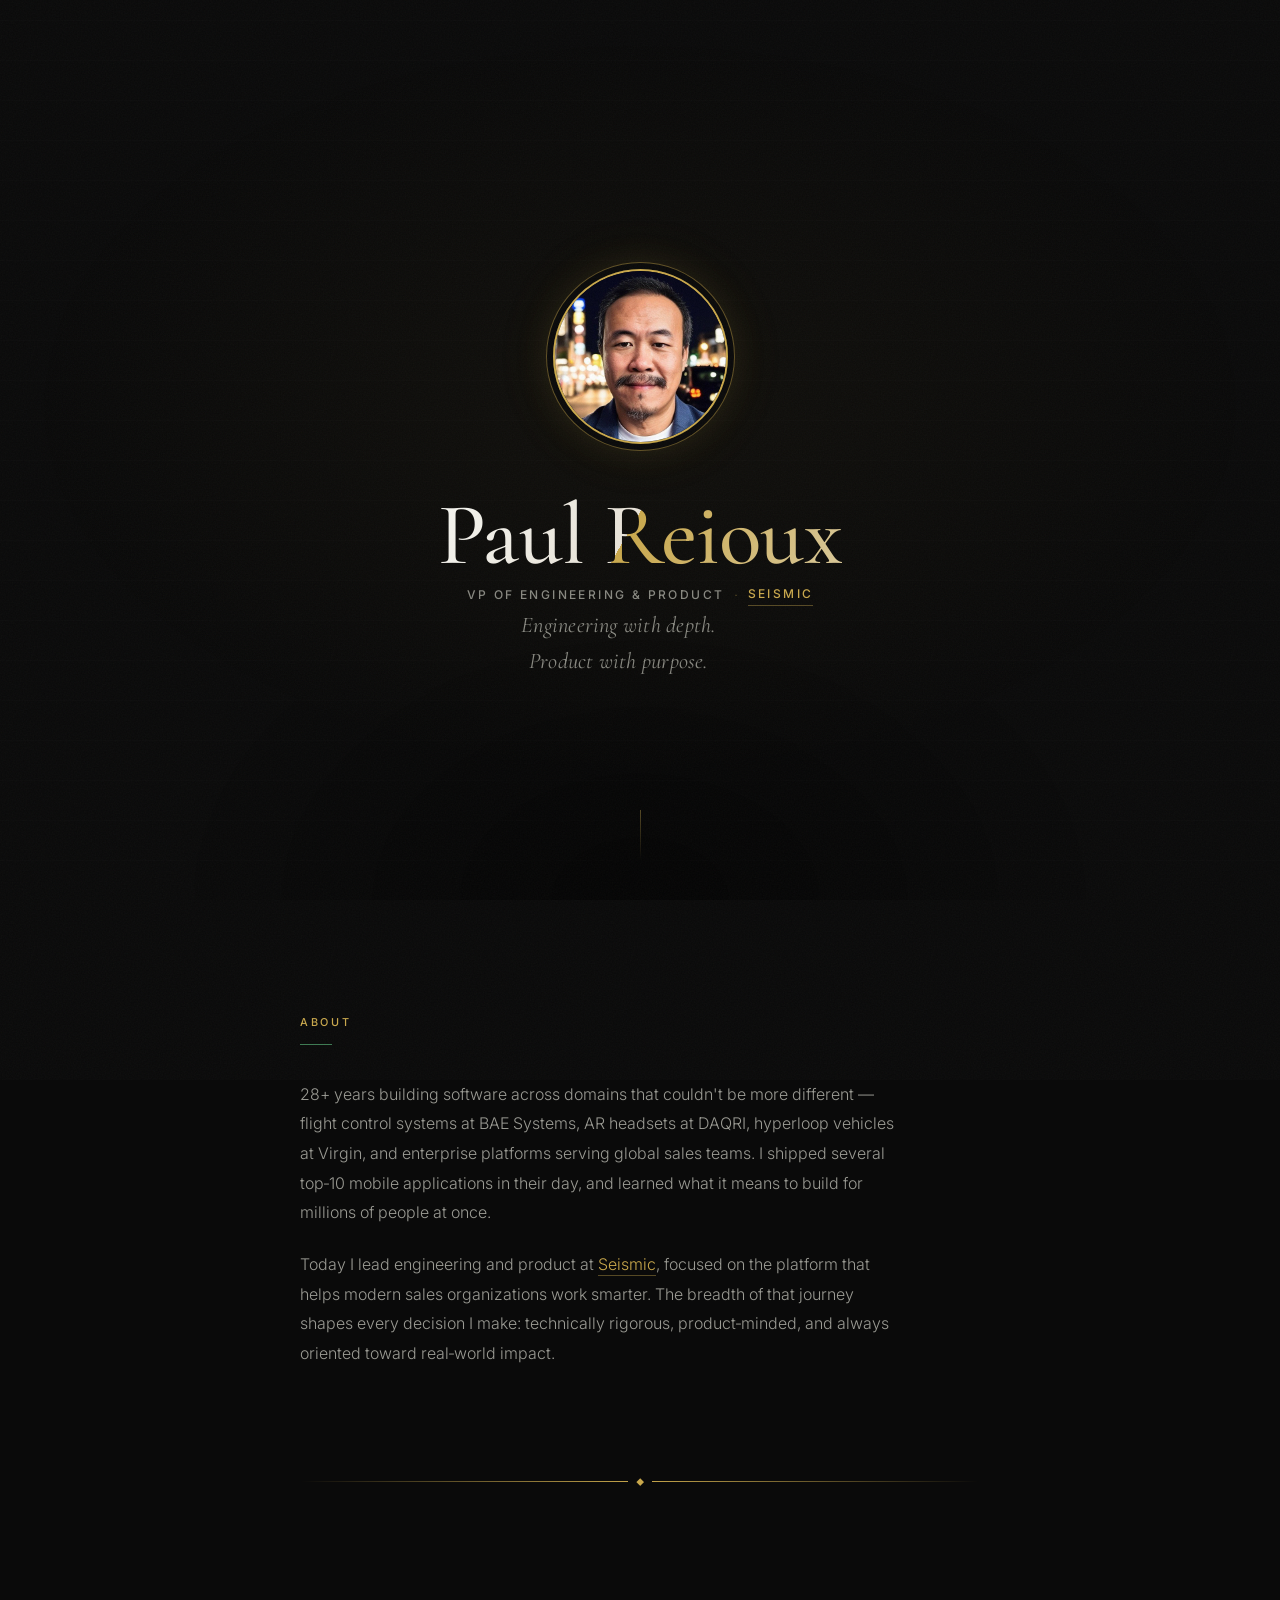
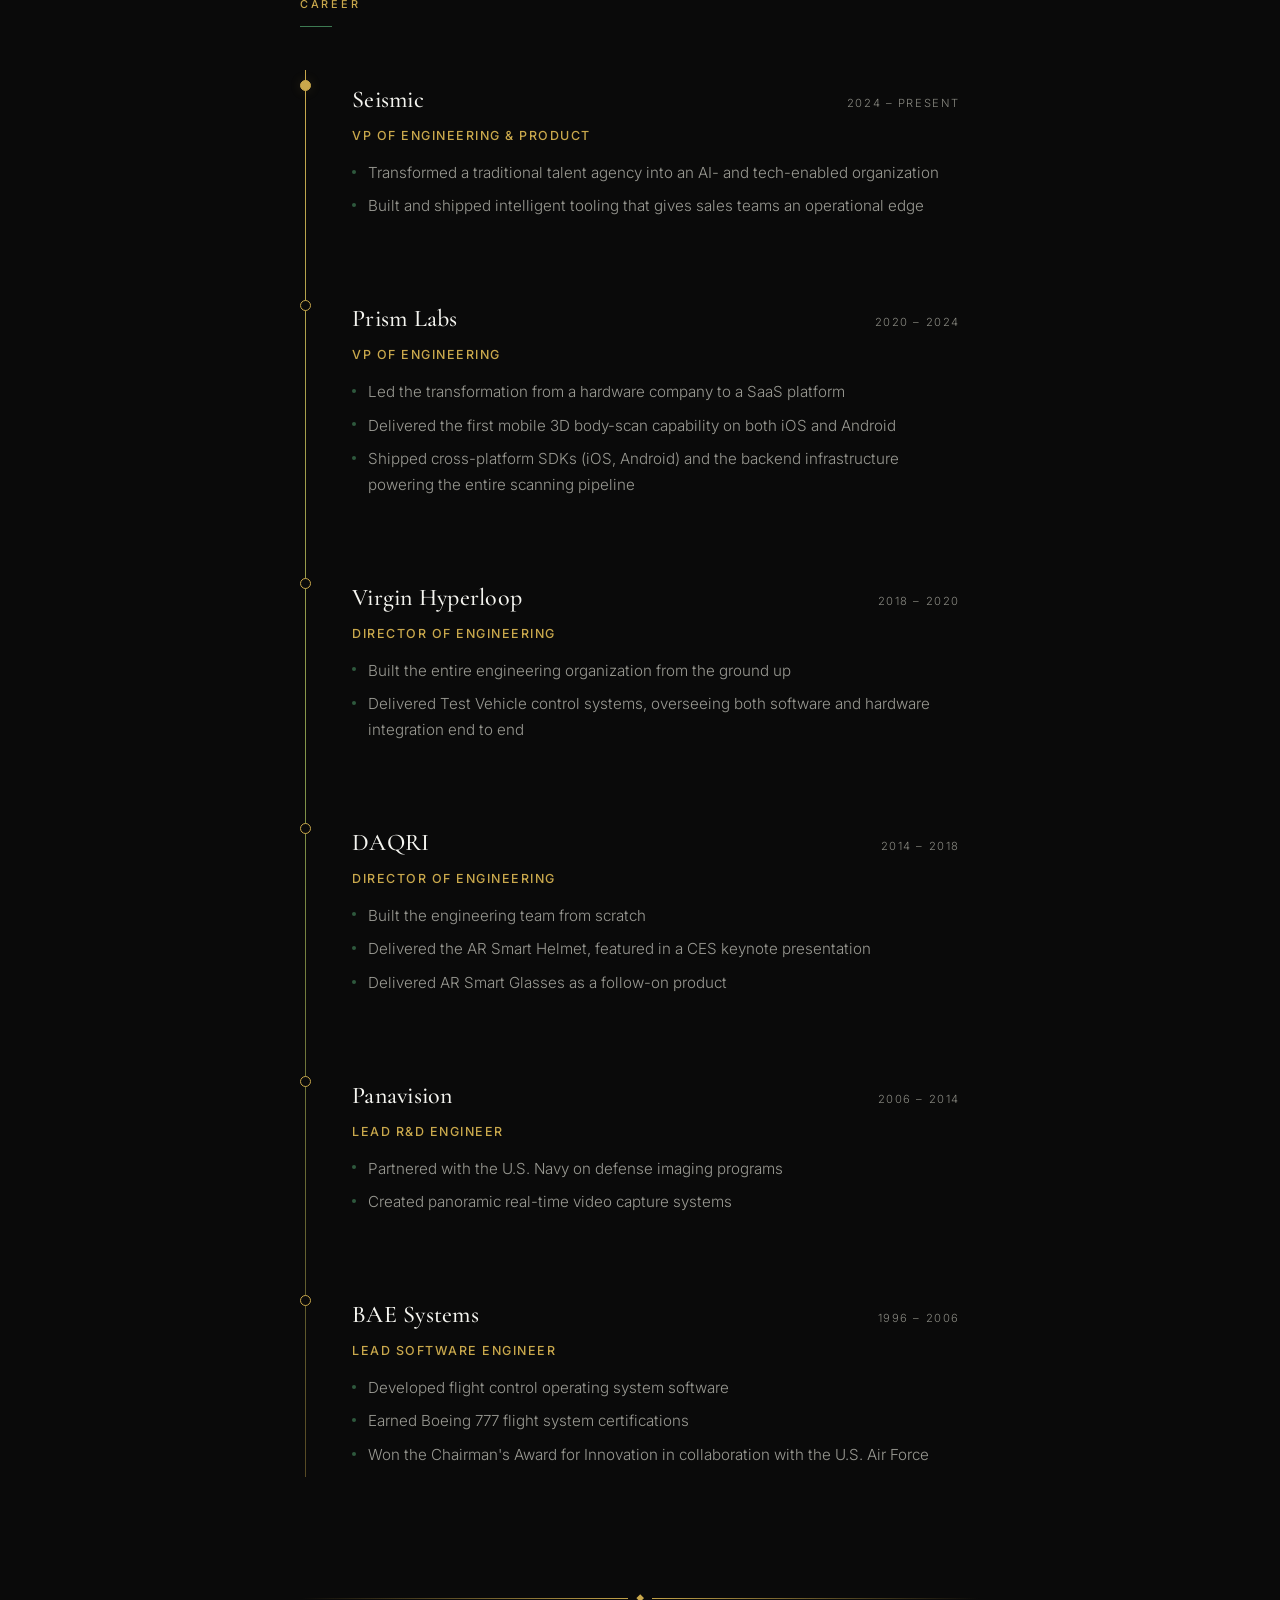
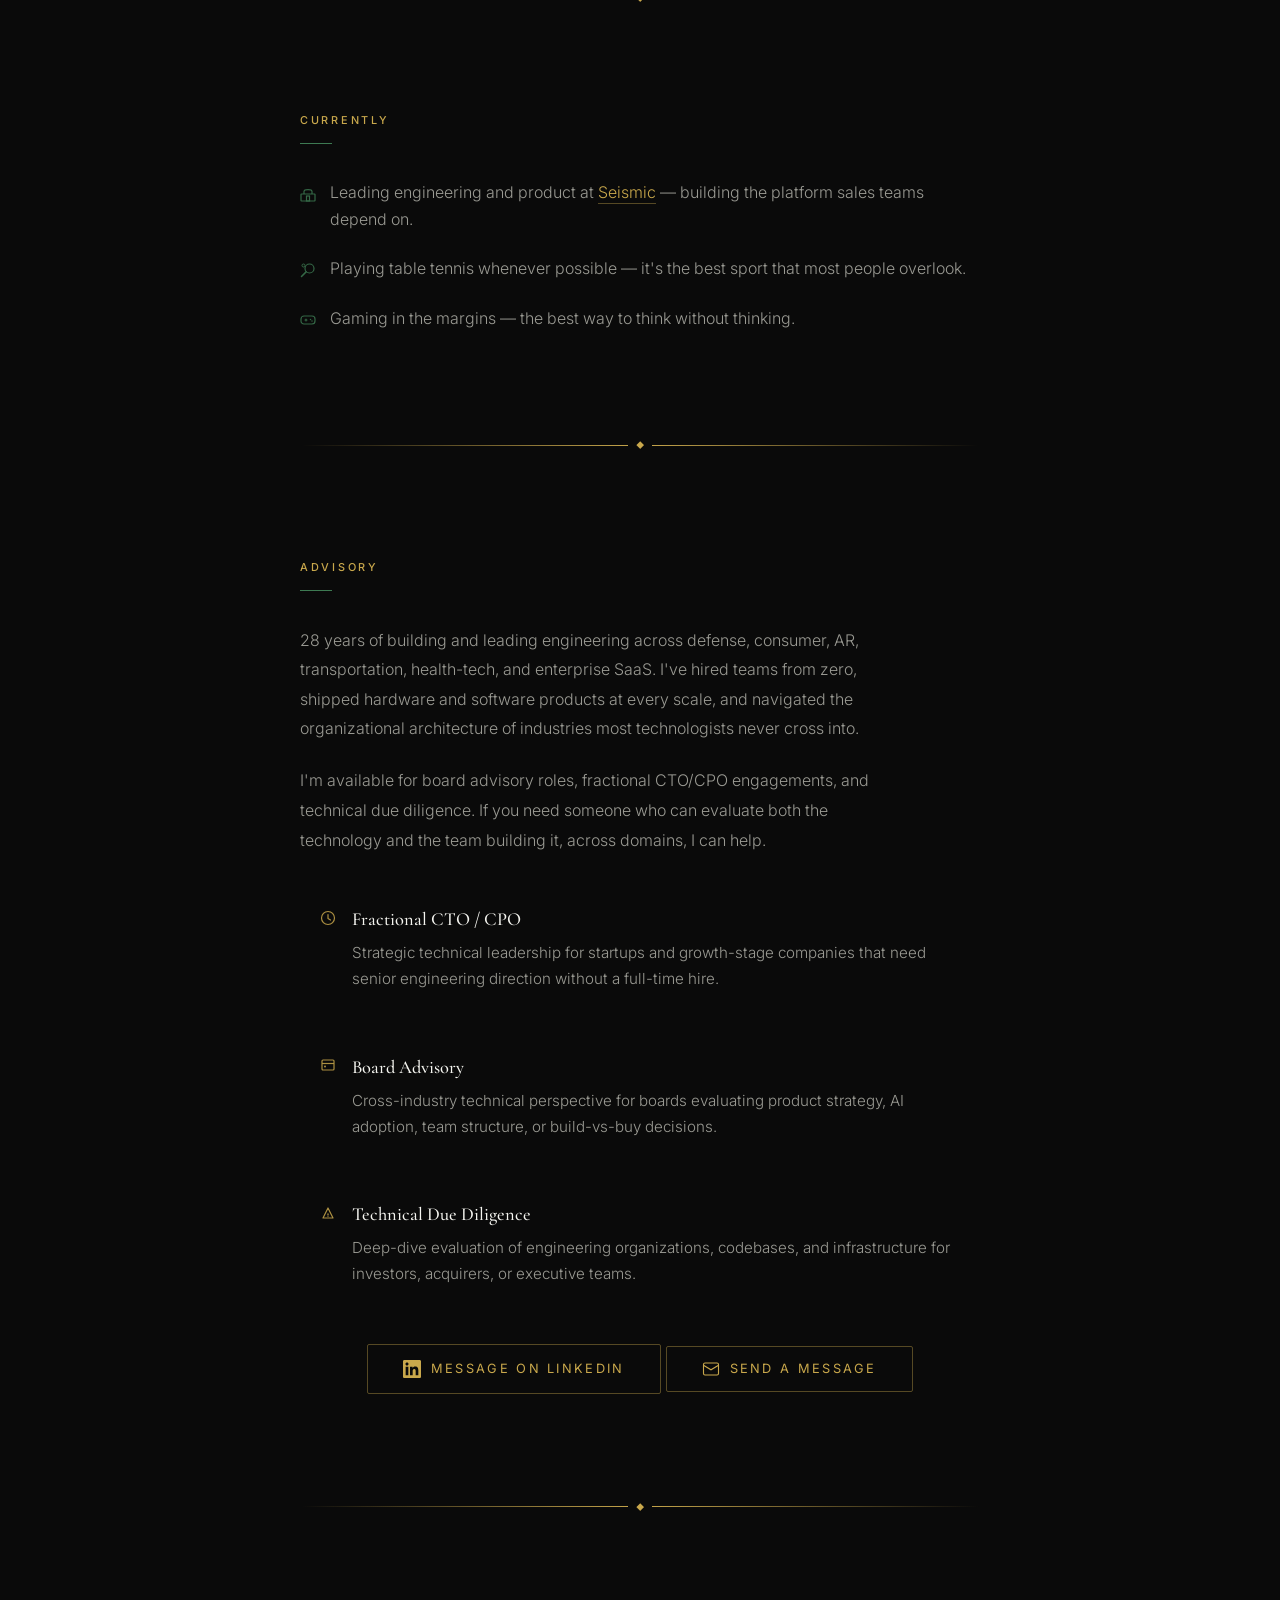
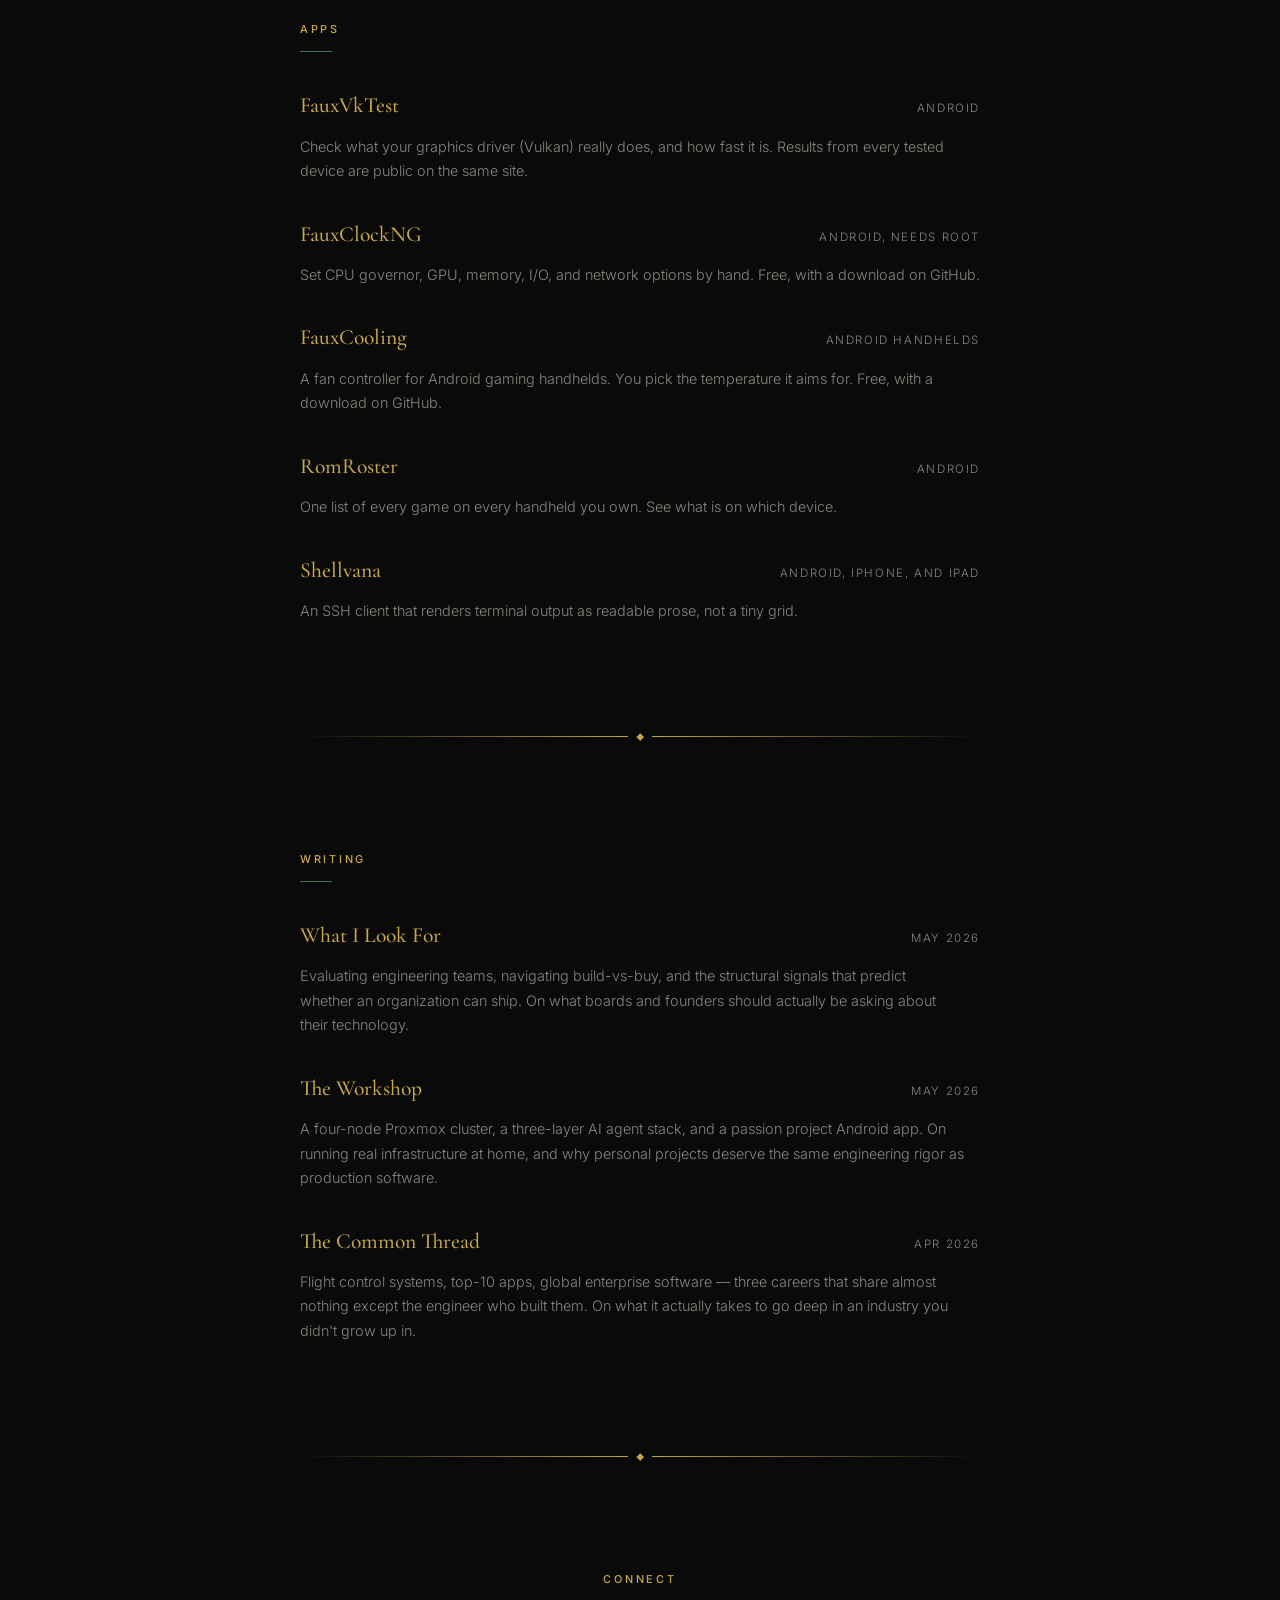
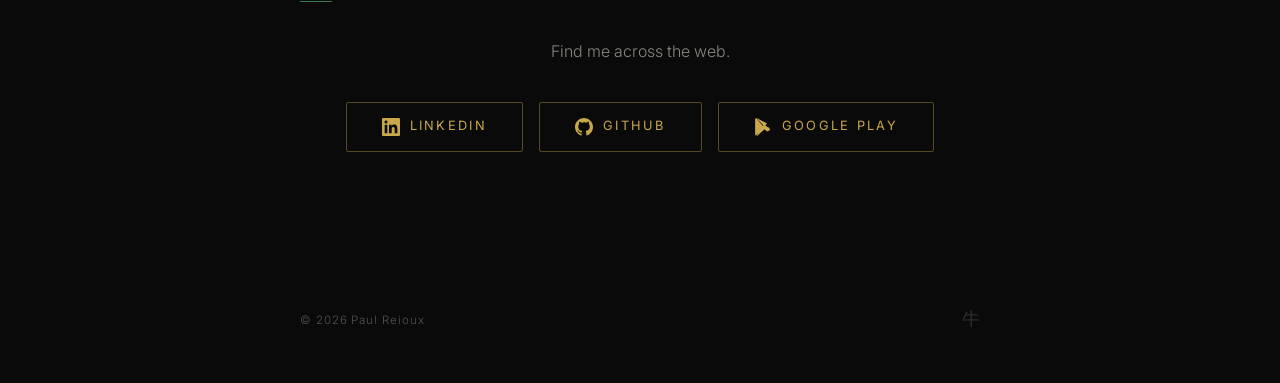
==== commit 566eceb4: "feat: Apps section linking FauxVkTest, FauxClockNG, FauxCooling, RomRoster, and Shellvana Five entri" ====
--- a/index.html
+++ b/index.html
@@ -339,6 +339,64 @@
           <button type="submit" class="btn-connect btn-submit">Send</button>
           <p class="form-status" aria-live="polite"></p>
         </form>
+      </div>
+    </section>
+
+    <div class="gold-rule fade-in" role="separator"></div>
+
+    <!-- ─── APPS ─── -->
+    <section id="apps" class="section-content">
+      <div class="section-inner">
+        <div class="section-label fade-in">Apps</div>
+        <div class="section-divider-line fade-in"></div>
+
+        <ul class="post-list">
+          <li class="post-item fade-in">
+            <a href="https://fauxvkdb.canonspike.com/" target="_blank" rel="noopener noreferrer" class="post-link">
+              <span class="post-title">FauxVkTest</span>
+              <span class="post-meta">Android</span>
+            </a>
+            <p class="post-excerpt">
+              Check what your graphics driver (Vulkan) really does, and how fast it is. Results from every tested device are public on the same site.
+            </p>
+          </li>
+          <li class="post-item fade-in">
+            <a href="https://fauxclockng.canonspike.com/" target="_blank" rel="noopener noreferrer" class="post-link">
+              <span class="post-title">FauxClockNG</span>
+              <span class="post-meta">Android, needs root</span>
+            </a>
+            <p class="post-excerpt">
+              Set CPU governor, GPU, memory, I/O, and network options by hand. Free, with a download on GitHub.
+            </p>
+          </li>
+          <li class="post-item fade-in">
+            <a href="https://fauxcooling.canonspike.com/" target="_blank" rel="noopener noreferrer" class="post-link">
+              <span class="post-title">FauxCooling</span>
+              <span class="post-meta">Android handhelds</span>
+            </a>
+            <p class="post-excerpt">
+              A fan controller for Android gaming handhelds. You pick the temperature it aims for. Free, with a download on GitHub.
+            </p>
+          </li>
+          <li class="post-item fade-in">
+            <a href="https://romroster.canonspike.com/" target="_blank" rel="noopener noreferrer" class="post-link">
+              <span class="post-title">RomRoster</span>
+              <span class="post-meta">Android</span>
+            </a>
+            <p class="post-excerpt">
+              One list of every game on every handheld you own. See what is on which device.
+            </p>
+          </li>
+          <li class="post-item fade-in">
+            <a href="https://shellvana.com/" target="_blank" rel="noopener noreferrer" class="post-link">
+              <span class="post-title">Shellvana</span>
+              <span class="post-meta">Android, iPhone, and iPad</span>
+            </a>
+            <p class="post-excerpt">
+              An SSH client that renders terminal output as readable prose, not a tiny grid.
+            </p>
+          </li>
+        </ul>
       </div>
     </section>
 
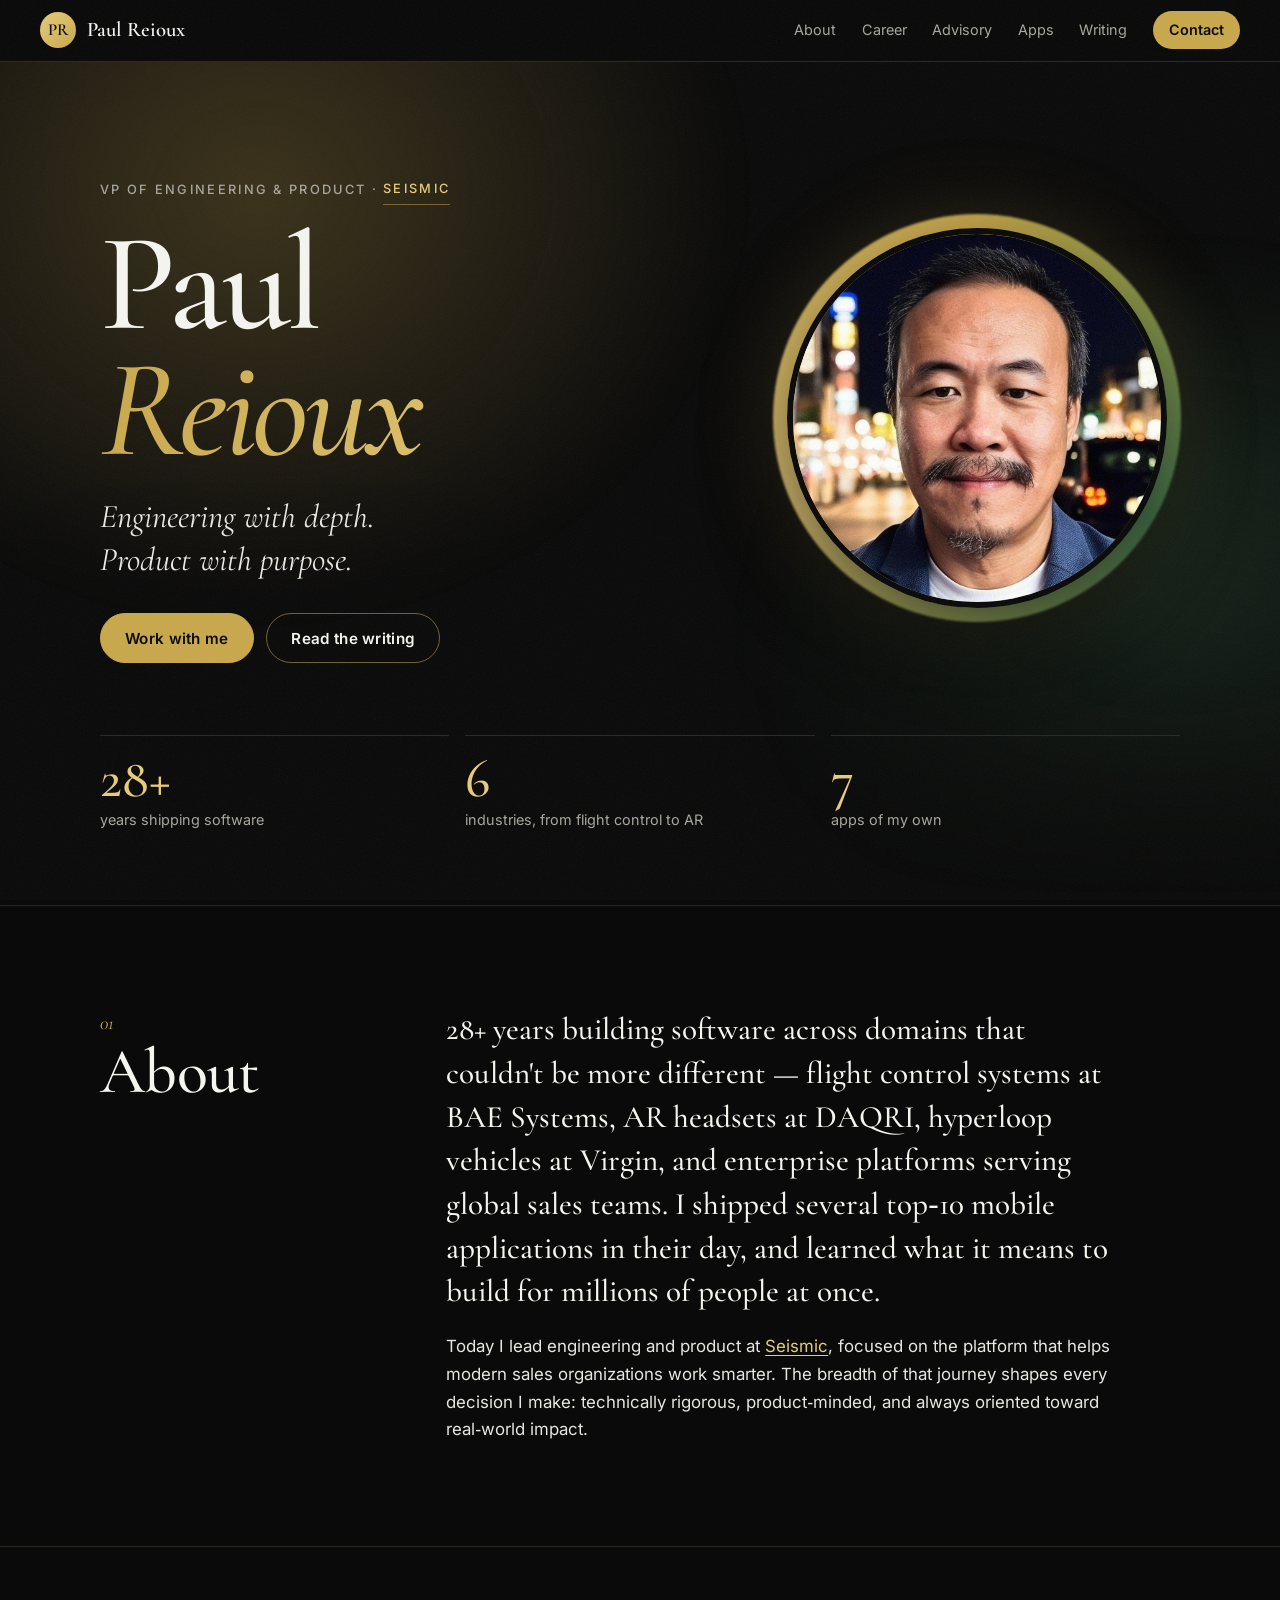
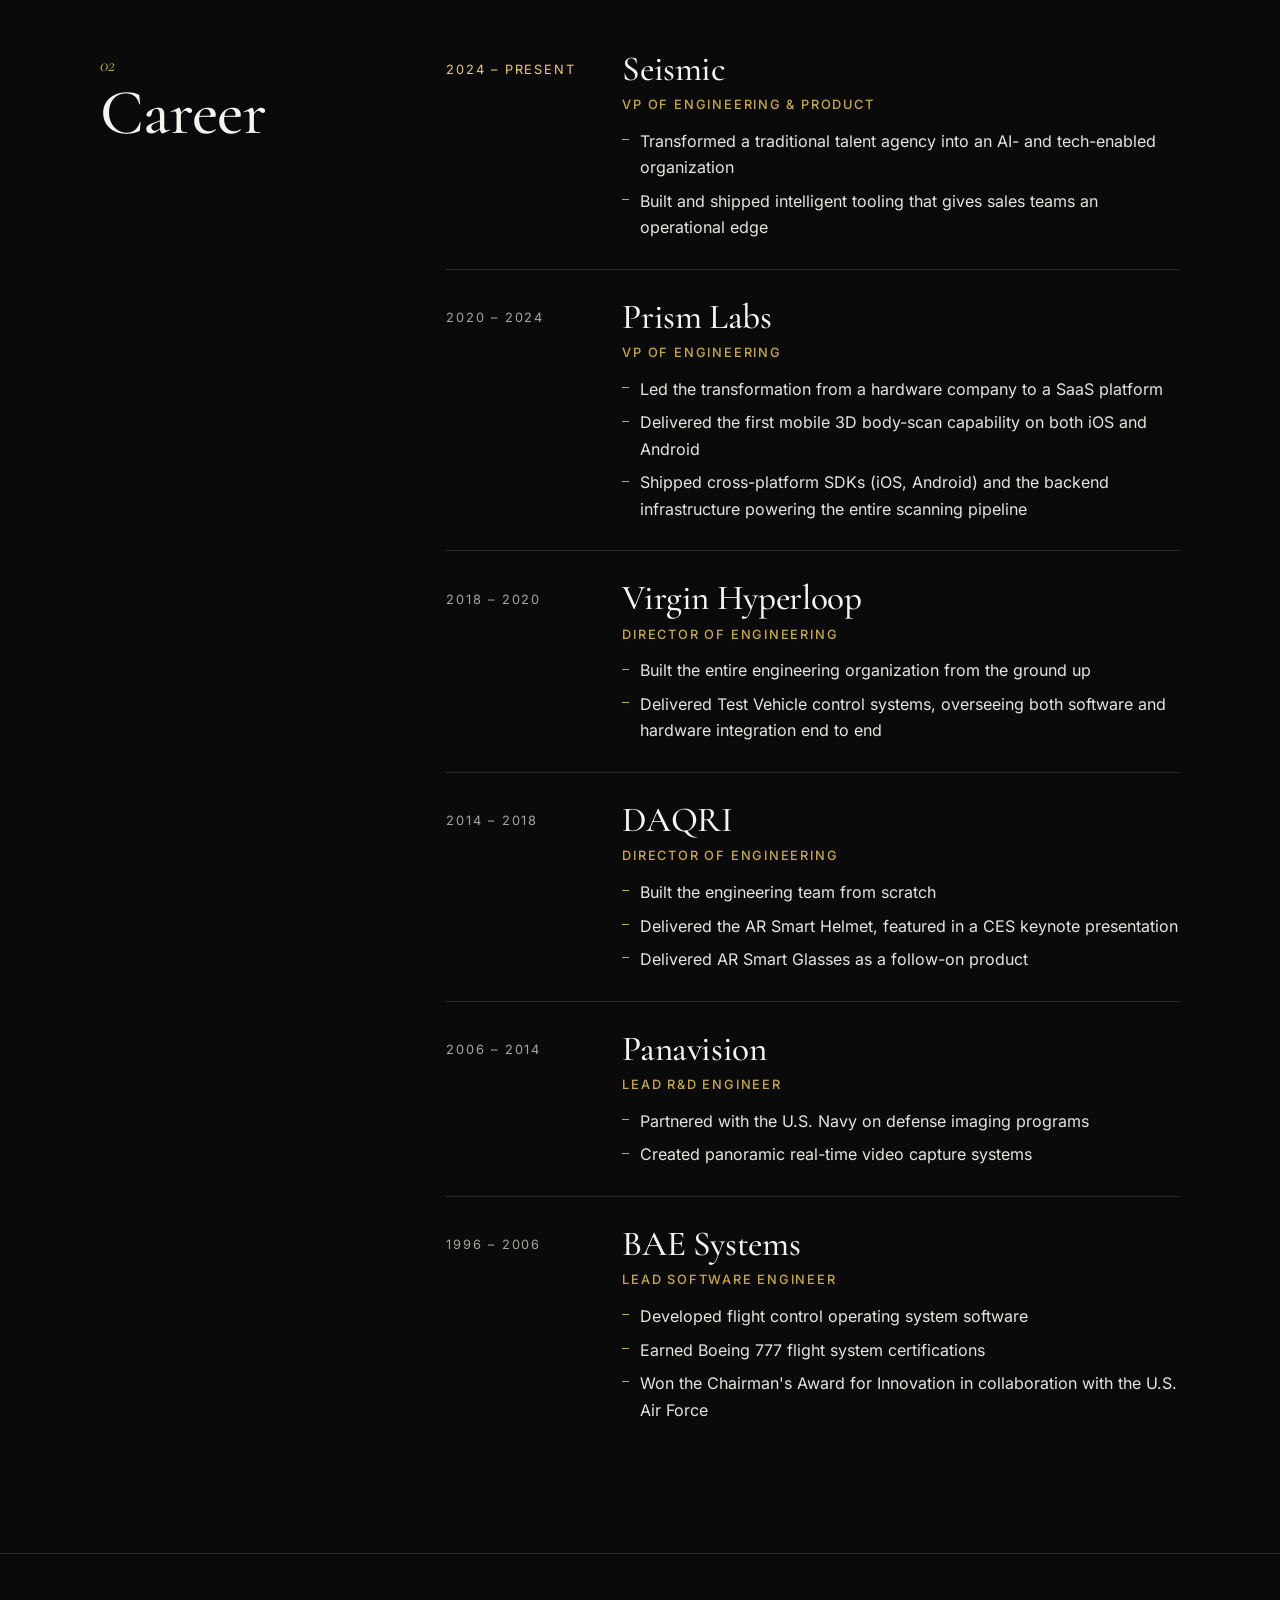
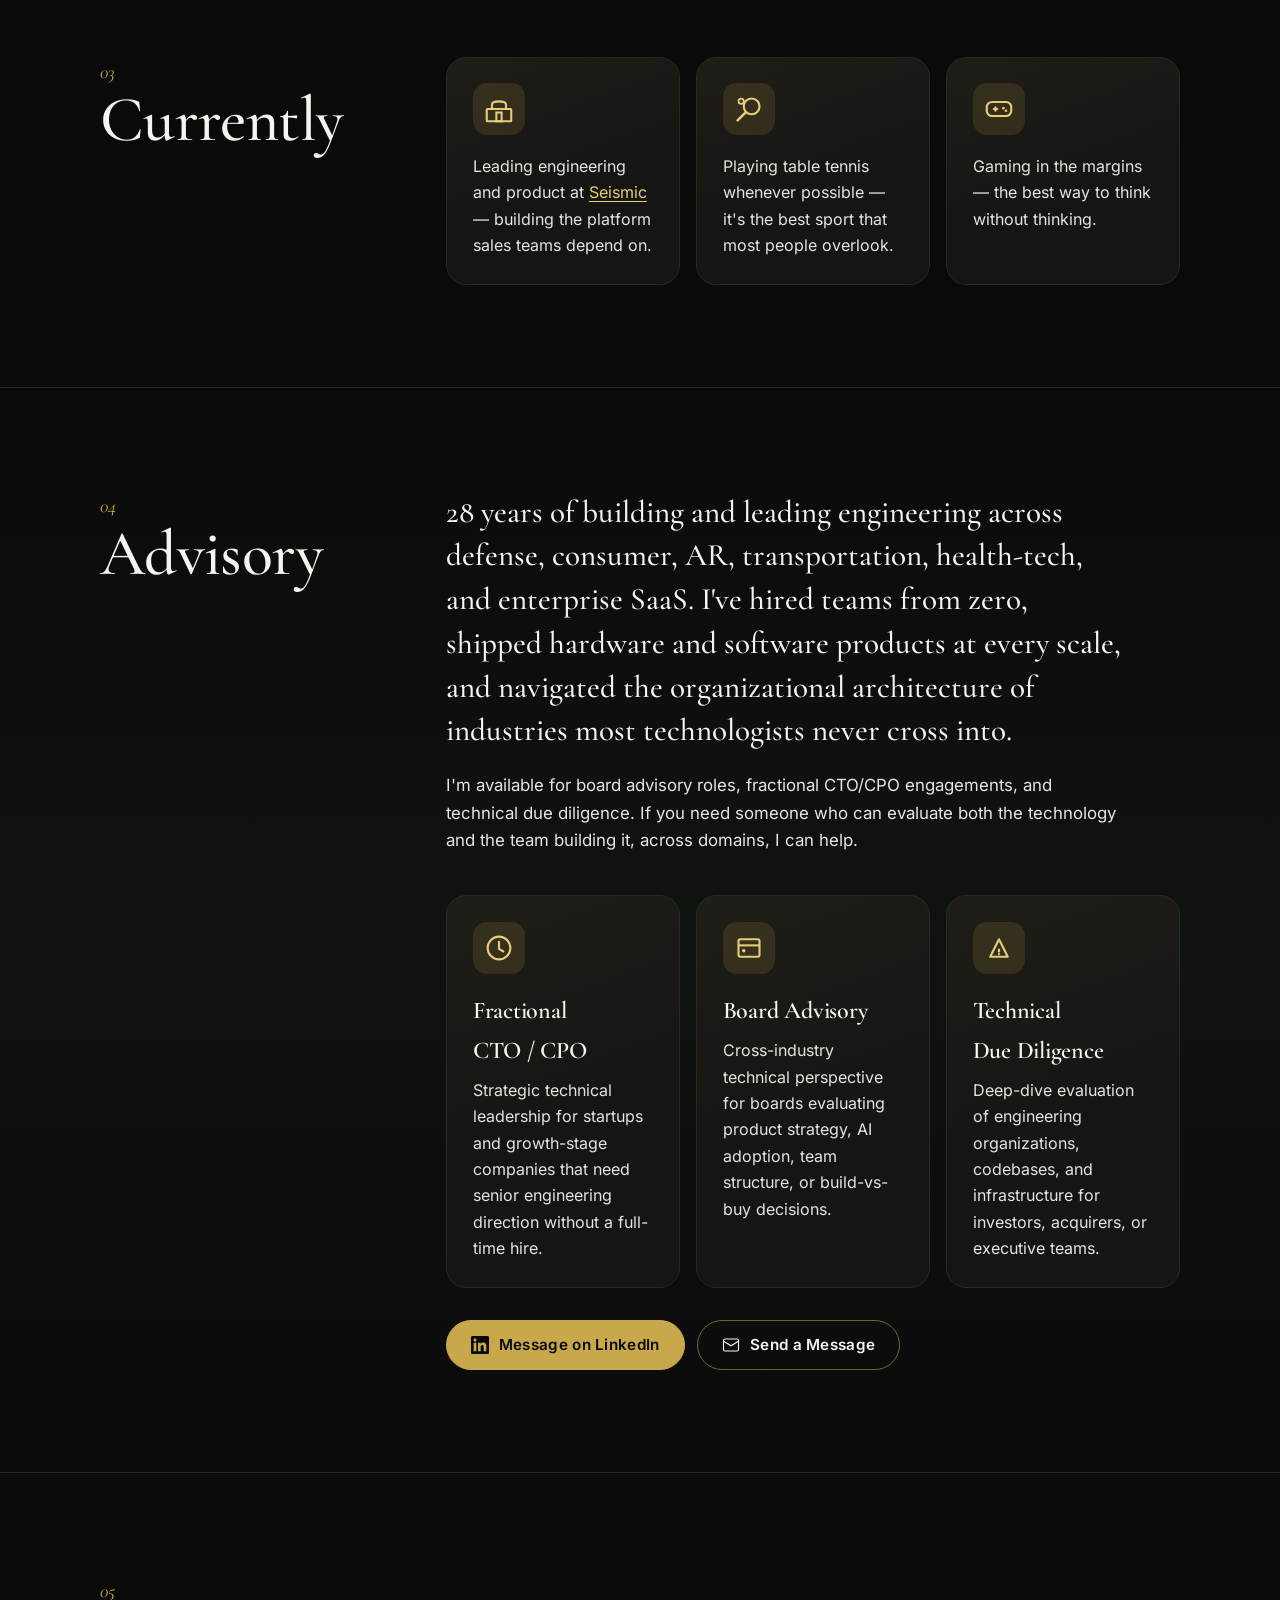
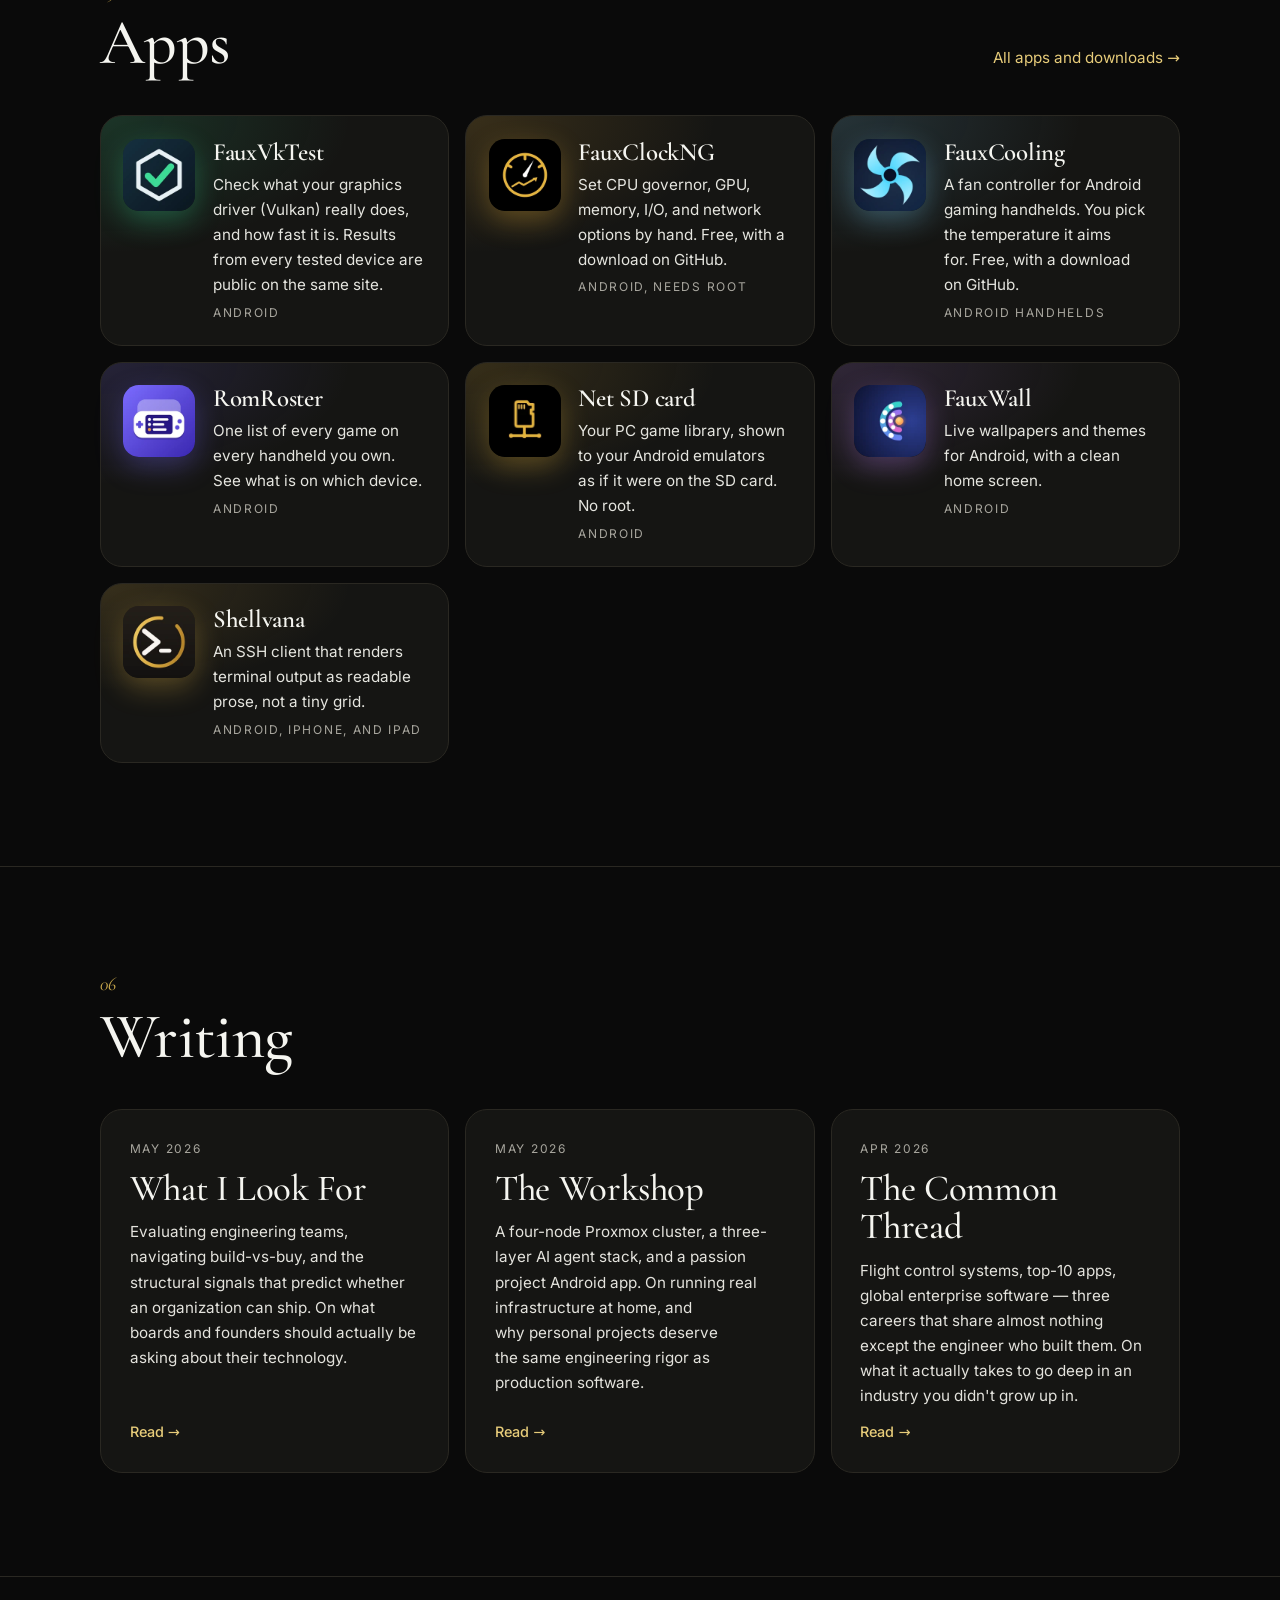
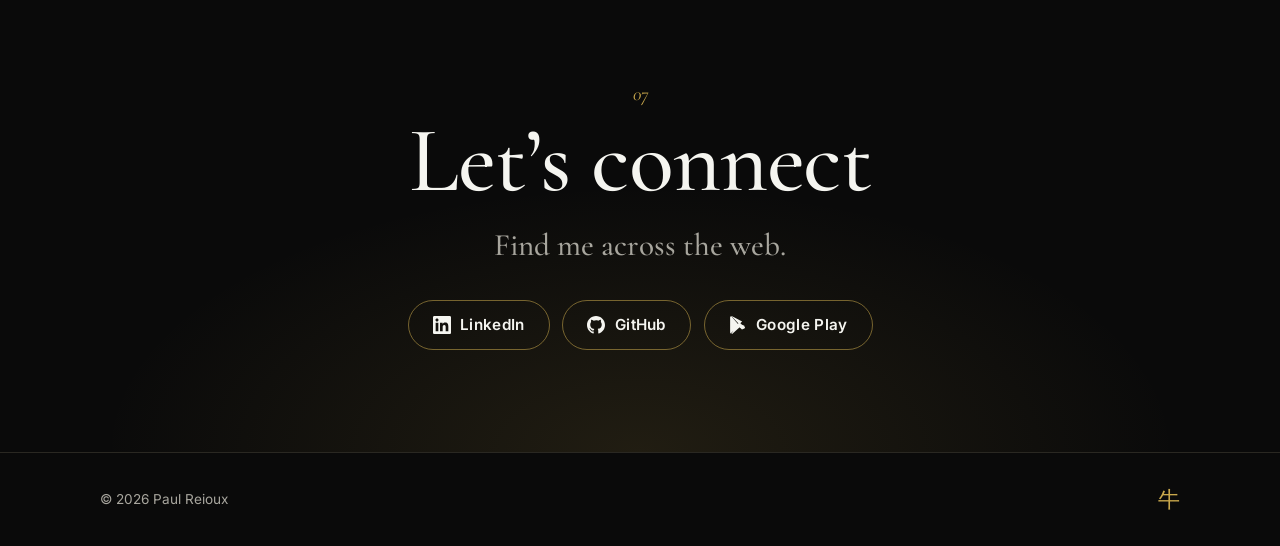
==== commit 35a7e572: "Bold redesign proposal for the home page and blog posts: top bar, split hero, career list, tiles, ap" ====
--- a/index.html
+++ b/index.html
@@ -1,328 +1,168 @@
 <!DOCTYPE html>
 <html lang="en">
 <head>
-  <meta charset="UTF-8"/>
-  <meta name="viewport" content="width=device-width, initial-scale=1.0"/>
-  <meta name="description" content="Paul Reioux — VP of Engineering &amp; Product. 28+ years building software across defense, consumer, and enterprise."/>
-  <meta name="robots" content="index, follow"/>
+  <meta charset="UTF-8">
+  <meta name="viewport" content="width=device-width, initial-scale=1">
+  <meta name="color-scheme" content="dark">
+  <meta name="text-scale" content="scale">
+  <meta name="description" content="Paul Reioux — VP of Engineering &amp; Product. 28+ years building software across defense, consumer, and enterprise.">
+  <meta name="robots" content="index, follow">
+  <link rel="canonical" href="https://canonspike.com/">
+  <link rel="icon" href="/favicon.ico" sizes="48x48">
+  <link rel="icon" href="/images/favicon.svg" type="image/svg+xml">
+  <link rel="apple-touch-icon" href="/images/apple-touch-icon.png">
+  <meta name="theme-color" content="#0a0a0a">
   <title>Paul Reioux</title>
-
-  <!-- Preconnect for Google Fonts -->
-  <link rel="preconnect" href="https://fonts.googleapis.com"/>
-  <link rel="preconnect" href="https://fonts.gstatic.com" crossorigin/>
-  <link href="https://fonts.googleapis.com/css2?family=Cormorant+Garamond:ital,wght@0,400;0,500;0,600;1,400;1,500&family=Inter:wght@300;400;500&display=swap" rel="stylesheet"/>
-
-  <link rel="stylesheet" href="style.css"/>
+  <link rel="preload" href="/fonts/CormorantGaramond-normal-latin.woff2" as="font" type="font/woff2" crossorigin>
+  <link rel="stylesheet" href="/fonts/fonts.css">
+  <link rel="stylesheet" href="/home.css">
+  <script type="module" src="/topbar.js"></script>
+  <script type="speculationrules">{"prefetch": [{"where": {"href_matches": "/blog/*"}, "eagerness": "moderate"}]}</script>
 </head>
 <body>
-
-  <!-- Grain overlay (CSS-driven, no image) -->
+  <a class="skip" href="#about">Skip to content</a>
   <div class="grain" aria-hidden="true"></div>
 
+  <header class="topbar">
+    <a class="brand" href="/" aria-label="Paul Reioux, home"><span class="mono" aria-hidden="true">PR</span><span class="brand-name">Paul Reioux</span></a>
+    <nav aria-label="Sections">
+      <a href="#about">About</a>
+      <a href="#career">Career</a>
+      <a href="#advisory">Advisory</a>
+      <a href="#apps">Apps</a>
+      <a href="#writing">Writing</a>
+      <a class="pill" href="#contact">Contact</a>
+    </nav>
+  </header>
+
   <main>
-
-    <!-- ─── HERO ─── -->
-    <section id="hero" class="section-hero">
-      <div class="hero-inner">
-
-        <div class="hero-photo-wrap fade-in" data-delay="0">
-          <img
-            src="images/profile.jpg"
-            alt="Paul Reioux"
-            class="hero-photo"
-            width="180"
-            height="180"
-          />
+    <section class="hero" aria-labelledby="name">
+      <div class="glow" aria-hidden="true"></div>
+      <div class="wrap hero-grid">
+        <div class="hero-text">
+          <p class="eyebrow">VP of Engineering &amp; Product · <a href="https://seismic.co" target="_blank" rel="noopener noreferrer">Seismic</a></p>
+          <h1 id="name"><span>Paul</span> <span class="gold">Reioux</span></h1>
+          <p class="tagline">Engineering with depth.<br>Product with purpose.</p>
+          <div class="ctas">
+            <a class="btn solid" href="#advisory">Work with me</a>
+            <a class="btn ghost" href="#writing">Read the writing</a>
+          </div>
         </div>
-
-        <div class="hero-text">
-          <h1 class="hero-name fade-in" data-delay="1">Paul Reioux</h1>
-
-          <div class="hero-meta fade-in" data-delay="2">
-            <span class="hero-title-label">VP of Engineering &amp; Product</span>
-            <span class="hero-dot" aria-hidden="true">·</span>
-            <a href="https://seismic.co" target="_blank" rel="noopener noreferrer" class="hero-company">Seismic</a>
-          </div>
-
-          <p class="hero-tagline fade-in" data-delay="3">
-            Engineering with depth.<br/>Product with purpose.
-          </p>
+        <figure class="portrait">
+          <img src="/images/profile.jpg" alt="Paul Reioux" width="512" height="512" fetchpriority="high">
+        </figure>
+      </div>
+      <ul class="stats wrap" aria-label="At a glance">
+        <li><strong>28+</strong><span>years shipping software</span></li>
+        <li><strong>6</strong><span>industries, from flight control to AR</span></li>
+        <li><strong>7</strong><span>apps of my own</span></li>
+      </ul>
+    </section>
+
+    <section id="about" class="band" aria-labelledby="h-about" tabindex="-1">
+      <div class="wrap split">
+        <header class="sec-head"><p class="num">01</p><h2 id="h-about">About</h2></header>
+        <div class="prose">
+          <p class="lead">28&plus; years building software across domains that couldn't be more different — flight control systems at BAE Systems, AR headsets at DAQRI, hyperloop vehicles at Virgin, and enterprise platforms serving global sales teams. I shipped several top&#8209;10 mobile applications in their day, and learned what it means to build for millions of people at once.</p>
+          <p>Today I lead engineering and product at <a href="https://seismic.co" target="_blank" rel="noopener noreferrer" class="text-link">Seismic</a>, focused on the platform that helps modern sales organizations work smarter. The breadth of that journey shapes every decision I make: technically rigorous, product&#8209;minded, and always oriented toward real&#8209;world impact.</p>
         </div>
-
-      </div>
-
-      <div class="scroll-hint fade-in" data-delay="4" aria-hidden="true">
-        <span class="scroll-line"></span>
-      </div>
-    </section>
-
-    <!-- ─── ABOUT ─── -->
-    <section id="about" class="section-content">
-      <div class="section-inner">
-        <div class="section-label fade-in">About</div>
-        <div class="section-divider-line fade-in"></div>
-
-        <p class="body-text fade-in">
-          28&plus; years building software across domains that couldn't be more different —
-          flight control systems at BAE Systems, AR headsets at DAQRI, hyperloop vehicles at Virgin,
-          and enterprise platforms serving global sales teams. I shipped several top&#8209;10 mobile applications
-          in their day, and learned what it means to build for millions of people at once.
-        </p>
-
-        <p class="body-text fade-in">
-          Today I lead engineering and product at
-          <a href="https://seismic.co" target="_blank" rel="noopener noreferrer" class="text-link">Seismic</a>,
-          focused on the platform that helps modern sales organizations work smarter.
-          The breadth of that journey shapes every decision I make: technically rigorous,
-          product&#8209;minded, and always oriented toward real&#8209;world impact.
-        </p>
-      </div>
-    </section>
-
-    <div class="gold-rule fade-in" role="separator"></div>
-
-    <!-- ─── CAREER ─── -->
-    <section id="career" class="section-content">
-      <div class="section-inner">
-        <div class="section-label fade-in">Career</div>
-        <div class="section-divider-line fade-in"></div>
-
-        <div class="timeline">
-
-          <!-- Seismic -->
-          <div class="timeline-entry fade-in">
-            <div class="timeline-marker" aria-hidden="true"></div>
-            <div class="timeline-content">
-              <div class="timeline-header">
-                <h3 class="timeline-company">Seismic</h3>
-                <span class="timeline-period">2024 &ndash; Present</span>
-              </div>
-              <p class="timeline-role">VP of Engineering &amp; Product</p>
-              <ul class="timeline-highlights">
-                <li>Transformed a traditional talent agency into an AI- and tech-enabled organization</li>
-                <li>Built and shipped intelligent tooling that gives sales teams an operational edge</li>
-              </ul>
-            </div>
-          </div>
-
-          <!-- Prism Labs -->
-          <div class="timeline-entry fade-in">
-            <div class="timeline-marker" aria-hidden="true"></div>
-            <div class="timeline-content">
-              <div class="timeline-header">
-                <h3 class="timeline-company">Prism Labs</h3>
-                <span class="timeline-period">2020 &ndash; 2024</span>
-              </div>
-              <p class="timeline-role">VP of Engineering</p>
-              <ul class="timeline-highlights">
-                <li>Led the transformation from a hardware company to a SaaS platform</li>
+      </div>
+    </section>
+
+    <section id="career" class="band" aria-labelledby="h-career">
+      <div class="wrap split">
+        <header class="sec-head"><p class="num">02</p><h2 id="h-career">Career</h2></header>
+        <ol class="jobs">
+          <li class="job">
+            <p class="when">2024 &ndash; Present</p>
+            <div class="what">
+              <h3>Seismic</h3>
+              <p class="role">VP of Engineering &amp; Product</p>
+              <ul><li>Transformed a traditional talent agency into an AI- and tech-enabled organization</li>
+                <li>Built and shipped intelligent tooling that gives sales teams an operational edge</li></ul>
+            </div>
+          </li>
+          <li class="job">
+            <p class="when">2020 &ndash; 2024</p>
+            <div class="what">
+              <h3>Prism Labs</h3>
+              <p class="role">VP of Engineering</p>
+              <ul><li>Led the transformation from a hardware company to a SaaS platform</li>
                 <li>Delivered the first mobile 3D body-scan capability on both iOS and Android</li>
-                <li>Shipped cross-platform SDKs (iOS, Android) and the backend infrastructure powering the entire scanning pipeline</li>
-              </ul>
-            </div>
-          </div>
-
-          <!-- Virgin Hyperloop -->
-          <div class="timeline-entry fade-in">
-            <div class="timeline-marker" aria-hidden="true"></div>
-            <div class="timeline-content">
-              <div class="timeline-header">
-                <h3 class="timeline-company">Virgin Hyperloop</h3>
-                <span class="timeline-period">2018 &ndash; 2020</span>
-              </div>
-              <p class="timeline-role">Director of Engineering</p>
-              <ul class="timeline-highlights">
-                <li>Built the entire engineering organization from the ground up</li>
-                <li>Delivered Test Vehicle control systems, overseeing both software and hardware integration end to end</li>
-              </ul>
-            </div>
-          </div>
-
-          <!-- DAQRI -->
-          <div class="timeline-entry fade-in">
-            <div class="timeline-marker" aria-hidden="true"></div>
-            <div class="timeline-content">
-              <div class="timeline-header">
-                <h3 class="timeline-company">DAQRI</h3>
-                <span class="timeline-period">2014 &ndash; 2018</span>
-              </div>
-              <p class="timeline-role">Director of Engineering</p>
-              <ul class="timeline-highlights">
-                <li>Built the engineering team from scratch</li>
+                <li>Shipped cross-platform SDKs (iOS, Android) and the backend infrastructure powering the entire scanning pipeline</li></ul>
+            </div>
+          </li>
+          <li class="job">
+            <p class="when">2018 &ndash; 2020</p>
+            <div class="what">
+              <h3>Virgin Hyperloop</h3>
+              <p class="role">Director of Engineering</p>
+              <ul><li>Built the entire engineering organization from the ground up</li>
+                <li>Delivered Test Vehicle control systems, overseeing both software and hardware integration end to end</li></ul>
+            </div>
+          </li>
+          <li class="job">
+            <p class="when">2014 &ndash; 2018</p>
+            <div class="what">
+              <h3>DAQRI</h3>
+              <p class="role">Director of Engineering</p>
+              <ul><li>Built the engineering team from scratch</li>
                 <li>Delivered the AR Smart Helmet, featured in a CES keynote presentation</li>
-                <li>Delivered AR Smart Glasses as a follow-on product</li>
-              </ul>
-            </div>
-          </div>
-
-          <!-- Panavision -->
-          <div class="timeline-entry fade-in">
-            <div class="timeline-marker" aria-hidden="true"></div>
-            <div class="timeline-content">
-              <div class="timeline-header">
-                <h3 class="timeline-company">Panavision</h3>
-                <span class="timeline-period">2006 &ndash; 2014</span>
-              </div>
-              <p class="timeline-role">Lead R&amp;D Engineer</p>
-              <ul class="timeline-highlights">
-                <li>Partnered with the U.S. Navy on defense imaging programs</li>
-                <li>Created panoramic real-time video capture systems</li>
-              </ul>
-            </div>
-          </div>
-
-          <!-- BAE Systems -->
-          <div class="timeline-entry fade-in">
-            <div class="timeline-marker" aria-hidden="true"></div>
-            <div class="timeline-content">
-              <div class="timeline-header">
-                <h3 class="timeline-company">BAE Systems</h3>
-                <span class="timeline-period">1996 &ndash; 2006</span>
-              </div>
-              <p class="timeline-role">Lead Software Engineer</p>
-              <ul class="timeline-highlights">
-                <li>Developed flight control operating system software</li>
+                <li>Delivered AR Smart Glasses as a follow-on product</li></ul>
+            </div>
+          </li>
+          <li class="job">
+            <p class="when">2006 &ndash; 2014</p>
+            <div class="what">
+              <h3>Panavision</h3>
+              <p class="role">Lead R&amp;D Engineer</p>
+              <ul><li>Partnered with the U.S. Navy on defense imaging programs</li>
+                <li>Created panoramic real-time video capture systems</li></ul>
+            </div>
+          </li>
+          <li class="job">
+            <p class="when">1996 &ndash; 2006</p>
+            <div class="what">
+              <h3>BAE Systems</h3>
+              <p class="role">Lead Software Engineer</p>
+              <ul><li>Developed flight control operating system software</li>
                 <li>Earned Boeing 777 flight system certifications</li>
-                <li>Won the Chairman's Award for Innovation in collaboration with the U.S. Air Force</li>
-              </ul>
-            </div>
-          </div>
-
-        </div>
-      </div>
-    </section>
-
-    <div class="gold-rule fade-in" role="separator"></div>
-
-    <!-- ─── CURRENTLY ─── -->
-    <section id="currently" class="section-content">
-      <div class="section-inner">
-        <div class="section-label fade-in">Currently</div>
-        <div class="section-divider-line fade-in"></div>
-
-        <ul class="currently-list">
-          <li class="currently-item fade-in">
-            <span class="currently-icon" aria-hidden="true">
-              <!-- Building icon -->
-              <svg width="16" height="16" viewBox="0 0 16 16" fill="none" xmlns="http://www.w3.org/2000/svg">
-                <rect x="1" y="8" width="14" height="7" stroke="currentColor" stroke-width="1.2" rx="0.5"/>
-                <path d="M4 8V5.5C4 3.015 12 3.015 12 5.5V8" stroke="currentColor" stroke-width="1.2"/>
-                <rect x="6.5" y="10" width="3" height="5" stroke="currentColor" stroke-width="1.2"/>
-              </svg>
-            </span>
-            <span>Leading engineering and product at <a href="https://seismic.co" target="_blank" rel="noopener noreferrer" class="text-link">Seismic</a> — building the platform sales teams depend on.</span>
-          </li>
-          <li class="currently-item fade-in">
-            <span class="currently-icon" aria-hidden="true">
-              <!-- Ping pong icon (paddle) -->
-              <svg width="16" height="16" viewBox="0 0 16 16" fill="none" xmlns="http://www.w3.org/2000/svg">
-                <circle cx="9.5" cy="6.5" r="4.5" stroke="currentColor" stroke-width="1.2"/>
-                <path d="M6.1 9.9L1.5 14.5" stroke="currentColor" stroke-width="1.5" stroke-linecap="round"/>
-                <circle cx="3.5" cy="3.5" r="1.5" stroke="currentColor" stroke-width="1"/>
-              </svg>
-            </span>
-            <span>Playing table tennis whenever possible — it's the best sport that most people overlook.</span>
-          </li>
-          <li class="currently-item fade-in">
-            <span class="currently-icon" aria-hidden="true">
-              <!-- Controller icon -->
-              <svg width="16" height="16" viewBox="0 0 16 16" fill="none" xmlns="http://www.w3.org/2000/svg">
-                <rect x="1" y="4" width="14" height="8" rx="3" stroke="currentColor" stroke-width="1.2"/>
-                <path d="M5 8H7M6 7V9" stroke="currentColor" stroke-width="1.2" stroke-linecap="round"/>
-                <circle cx="10.5" cy="7.5" r="0.75" fill="currentColor"/>
-                <circle cx="12" cy="9" r="0.75" fill="currentColor"/>
-              </svg>
-            </span>
-            <span>Gaming in the margins — the best way to think without thinking.</span>
-          </li>
+                <li>Won the Chairman's Award for Innovation in collaboration with the U.S. Air Force</li></ul>
+            </div>
+          </li>
+        </ol>
+      </div>
+    </section>
+
+    <section id="currently" class="band" aria-labelledby="h-now">
+      <div class="wrap split">
+        <header class="sec-head"><p class="num">03</p><h2 id="h-now">Currently</h2></header>
+        <ul class="tiles three">
+          <li class="tile"><span class="ico" aria-hidden="true"><svg width="28" height="28" viewBox="0 0 16 16" fill="none"> <rect x="1" y="8" width="14" height="7" stroke="currentColor" stroke-width="1.2" rx="0.5"/> <path d="M4 8V5.5C4 3.015 12 3.015 12 5.5V8" stroke="currentColor" stroke-width="1.2"/> <rect x="6.5" y="10" width="3" height="5" stroke="currentColor" stroke-width="1.2"/> </svg></span><p>Leading engineering and product at <a href="https://seismic.co" target="_blank" rel="noopener noreferrer" class="text-link">Seismic</a> — building the platform sales teams depend on.</p></li>
+          <li class="tile"><span class="ico" aria-hidden="true"><svg width="28" height="28" viewBox="0 0 16 16" fill="none"> <circle cx="9.5" cy="6.5" r="4.5" stroke="currentColor" stroke-width="1.2"/> <path d="M6.1 9.9L1.5 14.5" stroke="currentColor" stroke-width="1.5" stroke-linecap="round"/> <circle cx="3.5" cy="3.5" r="1.5" stroke="currentColor" stroke-width="1"/> </svg></span><p>Playing table tennis whenever possible — it's the best sport that most people overlook.</p></li>
+          <li class="tile"><span class="ico" aria-hidden="true"><svg width="28" height="28" viewBox="0 0 16 16" fill="none"> <rect x="1" y="4" width="14" height="8" rx="3" stroke="currentColor" stroke-width="1.2"/> <path d="M5 8H7M6 7V9" stroke="currentColor" stroke-width="1.2" stroke-linecap="round"/> <circle cx="10.5" cy="7.5" r="0.75" fill="currentColor"/> <circle cx="12" cy="9" r="0.75" fill="currentColor"/> </svg></span><p>Gaming in the margins — the best way to think without thinking.</p></li>
         </ul>
       </div>
     </section>
 
-    <div class="gold-rule fade-in" role="separator"></div>
-
-    <!-- ─── ADVISORY ─── -->
-    <section id="advisory" class="section-content">
-      <div class="section-inner">
-        <div class="section-label fade-in">Advisory</div>
-        <div class="section-divider-line fade-in"></div>
-
-        <p class="body-text fade-in">
-          28 years of building and leading engineering across defense, consumer, AR, transportation,
-          health-tech, and enterprise SaaS. I've hired teams from zero, shipped hardware and software
-          products at every scale, and navigated the organizational architecture of industries most
-          technologists never cross into.
-        </p>
-
-        <p class="body-text fade-in">
-          I'm available for board advisory roles, fractional CTO/CPO engagements, and technical
-          due diligence. If you need someone who can evaluate both the technology and the team
-          building it, across domains, I can help.
-        </p>
-
-        <ul class="advisory-list">
-          <li class="advisory-item fade-in">
-            <span class="advisory-icon" aria-hidden="true">
-              <svg width="16" height="16" viewBox="0 0 16 16" fill="none" xmlns="http://www.w3.org/2000/svg">
-                <circle cx="8" cy="8" r="6.5" stroke="currentColor" stroke-width="1.2"/>
-                <path d="M8 4.5V8.5L10.5 10" stroke="currentColor" stroke-width="1.2" stroke-linecap="round" stroke-linejoin="round"/>
-              </svg>
-            </span>
-            <div>
-              <strong class="advisory-heading">Fractional CTO / CPO</strong>
-              <span class="advisory-desc">Strategic technical leadership for startups and growth-stage companies that need senior engineering direction without a full-time hire.</span>
-            </div>
-          </li>
-          <li class="advisory-item fade-in">
-            <span class="advisory-icon" aria-hidden="true">
-              <svg width="16" height="16" viewBox="0 0 16 16" fill="none" xmlns="http://www.w3.org/2000/svg">
-                <rect x="2" y="3" width="12" height="10" rx="1" stroke="currentColor" stroke-width="1.2"/>
-                <path d="M2 6.5H14" stroke="currentColor" stroke-width="1.2"/>
-                <circle cx="5" cy="9.5" r="1" fill="currentColor"/>
-              </svg>
-            </span>
-            <div>
-              <strong class="advisory-heading">Board Advisory</strong>
-              <span class="advisory-desc">Cross-industry technical perspective for boards evaluating product strategy, AI adoption, team structure, or build-vs-buy decisions.</span>
-            </div>
-          </li>
-          <li class="advisory-item fade-in">
-            <span class="advisory-icon" aria-hidden="true">
-              <svg width="16" height="16" viewBox="0 0 16 16" fill="none" xmlns="http://www.w3.org/2000/svg">
-                <path d="M3 13L8 3L13 13H3Z" stroke="currentColor" stroke-width="1.2" stroke-linejoin="round"/>
-                <path d="M8 9V10" stroke="currentColor" stroke-width="1.3" stroke-linecap="round"/>
-                <circle cx="8" cy="11.5" r="0.6" fill="currentColor"/>
-              </svg>
-            </span>
-            <div>
-              <strong class="advisory-heading">Technical Due Diligence</strong>
-              <span class="advisory-desc">Deep-dive evaluation of engineering organizations, codebases, and infrastructure for investors, acquirers, or executive teams.</span>
-            </div>
-          </li>
-        </ul>
-
-        <div class="advisory-cta fade-in">
-          <a
-            href="https://www.linkedin.com/in/paulreioux"
-            target="_blank"
-            rel="noopener noreferrer"
-            class="btn-connect"
-          >
-            <svg class="btn-icon" width="18" height="18" viewBox="0 0 24 24" fill="currentColor" aria-hidden="true" xmlns="http://www.w3.org/2000/svg">
-              <path d="M20.447 20.452h-3.554v-5.569c0-1.328-.027-3.037-1.852-3.037-1.853 0-2.136 1.445-2.136 2.939v5.667H9.351V9h3.414v1.561h.046c.477-.9 1.637-1.85 3.37-1.85 3.601 0 4.267 2.37 4.267 5.455v6.286zM5.337 7.433c-1.144 0-2.063-.926-2.063-2.065 0-1.138.92-2.063 2.063-2.063 1.14 0 2.064.925 2.064 2.063 0 1.139-.925 2.065-2.064 2.065zm1.782 13.019H3.555V9h3.564v11.452zM22.225 0H1.771C.792 0 0 .774 0 1.729v20.542C0 23.227.792 24 1.771 24h20.451C23.2 24 24 23.227 24 22.271V1.729C24 .774 23.2 0 22.222 0h.003z"/>
-            </svg>
-            Message on LinkedIn
-          </a>
-          <button type="button" class="btn-connect" id="show-contact-form" aria-expanded="false" aria-controls="contact-form">
-            <svg class="btn-icon" width="18" height="18" viewBox="0 0 24 24" fill="none" stroke="currentColor" stroke-width="1.5" aria-hidden="true" xmlns="http://www.w3.org/2000/svg">
-              <rect x="2" y="4" width="20" height="16" rx="2"/>
-              <path d="M2 7L12 13L22 7"/>
-            </svg>
-            Send a Message
-          </button>
-        </div>
-
-        <form id="contact-form" class="contact-form fade-in" hidden>
+    <section id="advisory" class="band band-feature" aria-labelledby="h-adv">
+      <div class="wrap split">
+        <header class="sec-head"><p class="num">04</p><h2 id="h-adv">Advisory</h2></header>
+        <div>
+          <div class="prose">
+            <p class="lead">28 years of building and leading engineering across defense, consumer, AR, transportation, health-tech, and enterprise SaaS. I've hired teams from zero, shipped hardware and software products at every scale, and navigated the organizational architecture of industries most technologists never cross into.</p>
+            <p>I'm available for board advisory roles, fractional CTO/CPO engagements, and technical due diligence. If you need someone who can evaluate both the technology and the team building it, across domains, I can help.</p>
+          </div>
+          <ul class="tiles three">
+            <li class="tile"><span class="ico" aria-hidden="true"><svg width="28" height="28" viewBox="0 0 16 16" fill="none"> <circle cx="8" cy="8" r="6.5" stroke="currentColor" stroke-width="1.2"/> <path d="M8 4.5V8.5L10.5 10" stroke="currentColor" stroke-width="1.2" stroke-linecap="round" stroke-linejoin="round"/> </svg></span><h3>Fractional CTO / CPO</h3><p>Strategic technical leadership for startups and growth-stage companies that need senior engineering direction without a full-time hire.</p></li>
+            <li class="tile"><span class="ico" aria-hidden="true"><svg width="28" height="28" viewBox="0 0 16 16" fill="none"> <rect x="2" y="3" width="12" height="10" rx="1" stroke="currentColor" stroke-width="1.2"/> <path d="M2 6.5H14" stroke="currentColor" stroke-width="1.2"/> <circle cx="5" cy="9.5" r="1" fill="currentColor"/> </svg></span><h3>Board Advisory</h3><p>Cross-industry technical perspective for boards evaluating product strategy, AI adoption, team structure, or build-vs-buy decisions.</p></li>
+            <li class="tile"><span class="ico" aria-hidden="true"><svg width="28" height="28" viewBox="0 0 16 16" fill="none"> <path d="M3 13L8 3L13 13H3Z" stroke="currentColor" stroke-width="1.2" stroke-linejoin="round"/> <path d="M8 9V10" stroke="currentColor" stroke-width="1.3" stroke-linecap="round"/> <circle cx="8" cy="11.5" r="0.6" fill="currentColor"/> </svg></span><h3>Technical Due Diligence</h3><p>Deep-dive evaluation of engineering organizations, codebases, and infrastructure for investors, acquirers, or executive teams.</p></li>
+          </ul>
+          <div class="ctas">
+            <a class="btn solid" href="https://www.linkedin.com/in/paulreioux" target="_blank" rel="noopener noreferrer"><svg class="btn-icon" width="18" height="18" viewBox="0 0 24 24" fill="currentColor" aria-hidden="true"> <path d="M20.447 20.452h-3.554v-5.569c0-1.328-.027-3.037-1.852-3.037-1.853 0-2.136 1.445-2.136 2.939v5.667H9.351V9h3.414v1.561h.046c.477-.9 1.637-1.85 3.37-1.85 3.601 0 4.267 2.37 4.267 5.455v6.286zM5.337 7.433c-1.144 0-2.063-.926-2.063-2.065 0-1.138.92-2.063 2.063-2.063 1.14 0 2.064.925 2.064 2.063 0 1.139-.925 2.065-2.064 2.065zm1.782 13.019H3.555V9h3.564v11.452zM22.225 0H1.771C.792 0 0 .774 0 1.729v20.542C0 23.227.792 24 1.771 24h20.451C23.2 24 24 23.227 24 22.271V1.729C24 .774 23.2 0 22.222 0h.003z"/> </svg> Message on LinkedIn</a>
+            <button type="button" class="btn ghost" id="show-contact-form" aria-expanded="false" aria-controls="contact-form"><svg class="btn-icon" width="18" height="18" viewBox="0 0 24 24" fill="none" stroke="currentColor" stroke-width="1.5" aria-hidden="true"> <rect x="2" y="4" width="20" height="16" rx="2"/> <path d="M2 7L12 13L22 7"/> </svg> Send a Message</button>
+          </div>
+          <form id="contact-form" class="contact-form" hidden>
           <input type="text" name="_hp" class="hp-field" tabindex="-1" autocomplete="off" aria-hidden="true"/>
           <div class="form-field">
             <label for="contact-name">Name</label>
@@ -339,176 +179,127 @@
           <button type="submit" class="btn-connect btn-submit">Send</button>
           <p class="form-status" aria-live="polite"></p>
         </form>
-      </div>
-    </section>
-
-    <div class="gold-rule fade-in" role="separator"></div>
-
-    <!-- ─── APPS ─── -->
-    <section id="apps" class="section-content">
-      <div class="section-inner">
-        <div class="section-label fade-in">Apps</div>
-        <div class="section-divider-line fade-in"></div>
-
-        <ul class="post-list">
-          <li class="post-item fade-in">
-            <a href="https://fauxvkdb.canonspike.com/" target="_blank" rel="noopener noreferrer" class="post-link">
-              <span class="post-title">FauxVkTest</span>
-              <span class="post-meta">Android</span>
-            </a>
-            <p class="post-excerpt">
-              Check what your graphics driver (Vulkan) really does, and how fast it is. Results from every tested device are public on the same site.
-            </p>
-          </li>
-          <li class="post-item fade-in">
-            <a href="https://fauxclockng.canonspike.com/" target="_blank" rel="noopener noreferrer" class="post-link">
-              <span class="post-title">FauxClockNG</span>
-              <span class="post-meta">Android, needs root</span>
-            </a>
-            <p class="post-excerpt">
-              Set CPU governor, GPU, memory, I/O, and network options by hand. Free, with a download on GitHub.
-            </p>
-          </li>
-          <li class="post-item fade-in">
-            <a href="https://fauxcooling.canonspike.com/" target="_blank" rel="noopener noreferrer" class="post-link">
-              <span class="post-title">FauxCooling</span>
-              <span class="post-meta">Android handhelds</span>
-            </a>
-            <p class="post-excerpt">
-              A fan controller for Android gaming handhelds. You pick the temperature it aims for. Free, with a download on GitHub.
-            </p>
-          </li>
-          <li class="post-item fade-in">
-            <a href="https://romroster.canonspike.com/" target="_blank" rel="noopener noreferrer" class="post-link">
-              <span class="post-title">RomRoster</span>
-              <span class="post-meta">Android</span>
-            </a>
-            <p class="post-excerpt">
-              One list of every game on every handheld you own. See what is on which device.
-            </p>
-          </li>
-          <li class="post-item fade-in">
-            <a href="https://shellvana.com/" target="_blank" rel="noopener noreferrer" class="post-link">
-              <span class="post-title">Shellvana</span>
-              <span class="post-meta">Android, iPhone, and iPad</span>
-            </a>
-            <p class="post-excerpt">
-              An SSH client that renders terminal output as readable prose, not a tiny grid.
-            </p>
+        </div>
+      </div>
+    </section>
+
+    <section id="apps" class="band" aria-labelledby="h-apps">
+      <div class="wrap">
+        <header class="sec-head row"><p class="num">05</p><h2 id="h-apps">Apps</h2><a class="more" href="https://fauxapps.canonspike.com/">All apps and downloads &rarr;</a></header>
+        <ul class="apps">
+          <li class="app a-fauxvktest">
+            <img src="/images/apps/fauxvktest.webp" width="72" height="72" alt="" loading="lazy">
+            <div>
+              <h3><a class="stretch" href="https://fauxvkdb.canonspike.com/" translate="no">FauxVkTest</a></h3>
+              <p>Check what your graphics driver (Vulkan) really does, and how fast it is. Results from every tested device are public on the same site.</p>
+              <p class="meta">Android</p>
+            </div>
+          </li>
+          <li class="app a-fauxclockng">
+            <img src="/images/apps/fauxclockng.webp" width="72" height="72" alt="" loading="lazy">
+            <div>
+              <h3><a class="stretch" href="https://fauxclockng.canonspike.com/" translate="no">FauxClockNG</a></h3>
+              <p>Set CPU governor, GPU, memory, I/O, and network options by hand. Free, with a download on GitHub.</p>
+              <p class="meta">Android, needs root</p>
+            </div>
+          </li>
+          <li class="app a-fauxcooling">
+            <img src="/images/apps/fauxcooling.webp" width="72" height="72" alt="" loading="lazy">
+            <div>
+              <h3><a class="stretch" href="https://fauxcooling.canonspike.com/" translate="no">FauxCooling</a></h3>
+              <p>A fan controller for Android gaming handhelds. You pick the temperature it aims for. Free, with a download on GitHub.</p>
+              <p class="meta">Android handhelds</p>
+            </div>
+          </li>
+          <li class="app a-romroster">
+            <img src="/images/apps/romroster.webp" width="72" height="72" alt="" loading="lazy">
+            <div>
+              <h3><a class="stretch" href="https://romroster.canonspike.com/" translate="no">RomRoster</a></h3>
+              <p>One list of every game on every handheld you own. See what is on which device.</p>
+              <p class="meta">Android</p>
+            </div>
+          </li>
+          <li class="app a-netsd">
+            <img src="/images/apps/netsd.webp" width="72" height="72" alt="" loading="lazy">
+            <div>
+              <h3><a class="stretch" href="https://netsd.canonspike.com/" translate="no">Net SD card</a></h3>
+              <p>Your PC game library, shown to your Android emulators as if it were on the SD card. No root.</p>
+              <p class="meta">Android</p>
+            </div>
+          </li>
+          <li class="app a-fauxwall">
+            <img src="/images/apps/fauxwall.webp" width="72" height="72" alt="" loading="lazy">
+            <div>
+              <h3><a class="stretch" href="https://fauxwall.canonspike.com/" translate="no">FauxWall</a></h3>
+              <p>Live wallpapers and themes for Android, with a clean home screen.</p>
+              <p class="meta">Android</p>
+            </div>
+          </li>
+          <li class="app a-shellvana">
+            <img src="/images/apps/shellvana.webp" width="72" height="72" alt="" loading="lazy">
+            <div>
+              <h3><a class="stretch" href="https://shellvana.com/" translate="no">Shellvana</a></h3>
+              <p>An SSH client that renders terminal output as readable prose, not a tiny grid.</p>
+              <p class="meta">Android, iPhone, and iPad</p>
+            </div>
           </li>
         </ul>
       </div>
     </section>
 
-    <div class="gold-rule fade-in" role="separator"></div>
-
-    <!-- ─── WRITING ─── -->
-    <section id="writing" class="section-content">
-      <div class="section-inner">
-        <div class="section-label fade-in">Writing</div>
-        <div class="section-divider-line fade-in"></div>
-
-        <ul class="post-list">
-          <li class="post-item fade-in">
-            <a href="blog/what-i-look-for" class="post-link">
-              <span class="post-title">What I Look For</span>
-              <span class="post-meta">May 2026</span>
-            </a>
-            <p class="post-excerpt">
-              Evaluating engineering teams, navigating build-vs-buy, and the structural signals
+    <section id="writing" class="band" aria-labelledby="h-writing">
+      <div class="wrap">
+        <header class="sec-head row"><p class="num">06</p><h2 id="h-writing">Writing</h2></header>
+        <ul class="posts">
+          <li class="post">
+            <p class="meta">May 2026</p>
+            <h3><a class="stretch" href="blog/what-i-look-for">What I Look For</a></h3>
+            <p>Evaluating engineering teams, navigating build-vs-buy, and the structural signals
               that predict whether an organization can ship. On what boards and founders should
-              actually be asking about their technology.
-            </p>
-          </li>
-          <li class="post-item fade-in">
-            <a href="blog/the-workshop" class="post-link">
-              <span class="post-title">The Workshop</span>
-              <span class="post-meta">May 2026</span>
-            </a>
-            <p class="post-excerpt">
-              A four-node Proxmox cluster, a three-layer AI agent stack, and a passion project
+              actually be asking about their technology.</p>
+            <span class="read" aria-hidden="true">Read &rarr;</span>
+          </li>
+          <li class="post">
+            <p class="meta">May 2026</p>
+            <h3><a class="stretch" href="blog/the-workshop">The Workshop</a></h3>
+            <p>A four-node Proxmox cluster, a three-layer AI agent stack, and a passion project
               Android app. On running real infrastructure at home, and why personal projects
-              deserve the same engineering rigor as production software.
-            </p>
-          </li>
-          <li class="post-item fade-in">
-            <a href="blog/the-common-thread" class="post-link">
-              <span class="post-title">The Common Thread</span>
-              <span class="post-meta">Apr 2026</span>
-            </a>
-            <p class="post-excerpt">
-              Flight control systems, top-10 apps, global enterprise software — three careers that share
+              deserve the same engineering rigor as production software.</p>
+            <span class="read" aria-hidden="true">Read &rarr;</span>
+          </li>
+          <li class="post">
+            <p class="meta">Apr 2026</p>
+            <h3><a class="stretch" href="blog/the-common-thread">The Common Thread</a></h3>
+            <p>Flight control systems, top-10 apps, global enterprise software — three careers that share
               almost nothing except the engineer who built them. On what it actually takes to go deep
-              in an industry you didn't grow up in.
-            </p>
+              in an industry you didn't grow up in.</p>
+            <span class="read" aria-hidden="true">Read &rarr;</span>
           </li>
         </ul>
       </div>
     </section>
 
-    <div class="gold-rule fade-in" role="separator"></div>
-
-    <!-- ─── CONTACT ─── -->
-    <section id="contact" class="section-content section-contact">
-      <div class="section-inner">
-        <div class="section-label fade-in">Connect</div>
-        <div class="section-divider-line fade-in"></div>
-
-        <p class="body-text body-text--center fade-in">
-          Find me across the web.
-        </p>
-
-        <div class="contact-cta fade-in">
-          <a
-            href="https://www.linkedin.com/in/paulreioux"
-            target="_blank"
-            rel="noopener noreferrer"
-            class="btn-connect"
-            aria-label="Paul Reioux on LinkedIn"
-          >
-            <svg class="btn-icon" width="18" height="18" viewBox="0 0 24 24" fill="currentColor" aria-hidden="true" xmlns="http://www.w3.org/2000/svg">
-              <path d="M20.447 20.452h-3.554v-5.569c0-1.328-.027-3.037-1.852-3.037-1.853 0-2.136 1.445-2.136 2.939v5.667H9.351V9h3.414v1.561h.046c.477-.9 1.637-1.85 3.37-1.85 3.601 0 4.267 2.37 4.267 5.455v6.286zM5.337 7.433c-1.144 0-2.063-.926-2.063-2.065 0-1.138.92-2.063 2.063-2.063 1.14 0 2.064.925 2.064 2.063 0 1.139-.925 2.065-2.064 2.065zm1.782 13.019H3.555V9h3.564v11.452zM22.225 0H1.771C.792 0 0 .774 0 1.729v20.542C0 23.227.792 24 1.771 24h20.451C23.2 24 24 23.227 24 22.271V1.729C24 .774 23.2 0 22.222 0h.003z"/>
-            </svg>
-            LinkedIn
-          </a>
-          <a
-            href="https://github.com/faux123"
-            target="_blank"
-            rel="noopener noreferrer"
-            class="btn-connect"
-            aria-label="Paul Reioux on GitHub"
-          >
-            <svg class="btn-icon" width="18" height="18" viewBox="0 0 24 24" fill="currentColor" aria-hidden="true" xmlns="http://www.w3.org/2000/svg">
-              <path d="M12 0C5.374 0 0 5.373 0 12c0 5.302 3.438 9.8 8.207 11.387.599.111.793-.261.793-.577v-2.234c-3.338.726-4.033-1.416-4.033-1.416-.546-1.387-1.333-1.756-1.333-1.756-1.089-.745.083-.729.083-.729 1.205.084 1.839 1.237 1.839 1.237 1.07 1.834 2.807 1.304 3.492.997.107-.775.418-1.305.762-1.604-2.665-.305-5.467-1.334-5.467-5.931 0-1.311.469-2.381 1.236-3.221-.124-.303-.535-1.524.117-3.176 0 0 1.008-.322 3.301 1.23A11.509 11.509 0 0112 5.803c1.02.005 2.047.138 3.006.404 2.291-1.552 3.297-1.23 3.297-1.23.653 1.653.242 2.874.118 3.176.77.84 1.235 1.911 1.235 3.221 0 4.609-2.807 5.624-5.479 5.921.43.372.823 1.102.823 2.222v3.293c0 .319.192.694.801.576C20.566 21.797 24 17.3 24 12c0-6.627-5.373-12-12-12z"/>
-            </svg>
-            GitHub
-          </a>
-          <a
-            href="https://play.google.com/store/apps/developer?id=Paul+Reioux"
-            target="_blank"
-            rel="noopener noreferrer"
-            class="btn-connect"
-            aria-label="Paul Reioux on Google Play"
-          >
-            <svg class="btn-icon" width="18" height="18" viewBox="0 0 24 24" fill="currentColor" aria-hidden="true" xmlns="http://www.w3.org/2000/svg">
-              <path d="M3.18 23.76c.3.17.64.24.98.2l13.39-11.96L13.6 8.05 3.18 23.76zm17.29-10.7L17.3 11.5l-3.7 3.3 3.7 3.3 3.2-1.58a1.52 1.52 0 000-2.46zM3.03.28A1.52 1.52 0 001.5 1.87v20.26c0 .56.32 1.05.78 1.3L13.1 12 3.03.28zm10.57 10.74l3.95-3.53L4.16.24A1.53 1.53 0 003.18.04L13.6 11.02z"/>
-            </svg>
-            Google Play
-          </a>
+    <section id="contact" class="band closing" aria-labelledby="h-contact">
+      <div class="wrap">
+        <p class="num">07</p>
+        <h2 id="h-contact">Let&rsquo;s connect</h2>
+        <p class="lead">Find me across the web.</p>
+        <div class="ctas center">
+          <a class="btn ghost" href="https://www.linkedin.com/in/paulreioux" target="_blank" rel="noopener noreferrer" aria-label="Paul Reioux on LinkedIn"><svg class="btn-icon" width="18" height="18" viewBox="0 0 24 24" fill="currentColor" aria-hidden="true"> <path d="M20.447 20.452h-3.554v-5.569c0-1.328-.027-3.037-1.852-3.037-1.853 0-2.136 1.445-2.136 2.939v5.667H9.351V9h3.414v1.561h.046c.477-.9 1.637-1.85 3.37-1.85 3.601 0 4.267 2.37 4.267 5.455v6.286zM5.337 7.433c-1.144 0-2.063-.926-2.063-2.065 0-1.138.92-2.063 2.063-2.063 1.14 0 2.064.925 2.064 2.063 0 1.139-.925 2.065-2.064 2.065zm1.782 13.019H3.555V9h3.564v11.452zM22.225 0H1.771C.792 0 0 .774 0 1.729v20.542C0 23.227.792 24 1.771 24h20.451C23.2 24 24 23.227 24 22.271V1.729C24 .774 23.2 0 22.222 0h.003z"/> </svg> LinkedIn</a>
+          <a class="btn ghost" href="https://github.com/faux123" target="_blank" rel="noopener noreferrer" aria-label="Paul Reioux on GitHub"><svg class="btn-icon" width="18" height="18" viewBox="0 0 24 24" fill="currentColor" aria-hidden="true"> <path d="M12 0C5.374 0 0 5.373 0 12c0 5.302 3.438 9.8 8.207 11.387.599.111.793-.261.793-.577v-2.234c-3.338.726-4.033-1.416-4.033-1.416-.546-1.387-1.333-1.756-1.333-1.756-1.089-.745.083-.729.083-.729 1.205.084 1.839 1.237 1.839 1.237 1.07 1.834 2.807 1.304 3.492.997.107-.775.418-1.305.762-1.604-2.665-.305-5.467-1.334-5.467-5.931 0-1.311.469-2.381 1.236-3.221-.124-.303-.535-1.524.117-3.176 0 0 1.008-.322 3.301 1.23A11.509 11.509 0 0112 5.803c1.02.005 2.047.138 3.006.404 2.291-1.552 3.297-1.23 3.297-1.23.653 1.653.242 2.874.118 3.176.77.84 1.235 1.911 1.235 3.221 0 4.609-2.807 5.624-5.479 5.921.43.372.823 1.102.823 2.222v3.293c0 .319.192.694.801.576C20.566 21.797 24 17.3 24 12c0-6.627-5.373-12-12-12z"/> </svg> GitHub</a>
+          <a class="btn ghost" href="https://play.google.com/store/apps/developer?id=Paul+Reioux" target="_blank" rel="noopener noreferrer" aria-label="Paul Reioux on Google Play"><svg class="btn-icon" width="18" height="18" viewBox="0 0 24 24" fill="currentColor" aria-hidden="true"> <path d="M3.18 23.76c.3.17.64.24.98.2l13.39-11.96L13.6 8.05 3.18 23.76zm17.29-10.7L17.3 11.5l-3.7 3.3 3.7 3.3 3.2-1.58a1.52 1.52 0 000-2.46zM3.03.28A1.52 1.52 0 001.5 1.87v20.26c0 .56.32 1.05.78 1.3L13.1 12 3.03.28zm10.57 10.74l3.95-3.53L4.16.24A1.53 1.53 0 003.18.04L13.6 11.02z"/> </svg> Google Play</a>
         </div>
       </div>
     </section>
-
   </main>
 
-  <!-- ─── FOOTER ─── -->
   <footer class="site-footer">
-    <div class="footer-inner">
-      <span class="footer-copy">&copy; <span id="year"></span> Paul Reioux</span>
+    <div class="wrap footer-inner">
+      <span>&copy; <span id="year">2026</span> Paul Reioux</span>
       <span class="footer-ox" role="img" title="Year of the Ox" aria-label="Year of the Ox">&#29275;</span>
     </div>
   </footer>
 
-  <script src="main.js"></script>
+  <script src="/main.js"></script>
 </body>
 </html>
--- a/fonts/fonts.css
+++ b/fonts/fonts.css
@@ -0,0 +1,7 @@
+/* Self-hosted (SIL Open Font License), fetched from Google Fonts 2026-11-15. Variable weight ranges. */
+@font-face { font-family: 'Cormorant Garamond'; font-style: italic; font-weight: 400 700; font-display: swap; src: url('/fonts/CormorantGaramond-italic-latin-ext.woff2') format('woff2'); unicode-range: U+0100-02BA, U+02BD-02C5, U+02C7-02CC, U+02CE-02D7, U+02DD-02FF, U+0304, U+0308, U+0329, U+1D00-1DBF, U+1E00-1E9F, U+1EF2-1EFF, U+2020, U+20A0-20AB, U+20AD-20C4, U+2113, U+2C60-2C7F, U+A720-A7FF; }
+@font-face { font-family: 'Cormorant Garamond'; font-style: italic; font-weight: 400 700; font-display: swap; src: url('/fonts/CormorantGaramond-italic-latin.woff2') format('woff2'); unicode-range: U+0000-00FF, U+0131, U+0152-0153, U+02BB-02BC, U+02C6, U+02DA, U+02DC, U+0304, U+0308, U+0329, U+2000-206F, U+20AC, U+2122, U+2191, U+2193, U+2212, U+2215, U+FEFF, U+FFFD; }
+@font-face { font-family: 'Cormorant Garamond'; font-style: normal; font-weight: 400 700; font-display: swap; src: url('/fonts/CormorantGaramond-normal-latin-ext.woff2') format('woff2'); unicode-range: U+0100-02BA, U+02BD-02C5, U+02C7-02CC, U+02CE-02D7, U+02DD-02FF, U+0304, U+0308, U+0329, U+1D00-1DBF, U+1E00-1E9F, U+1EF2-1EFF, U+2020, U+20A0-20AB, U+20AD-20C4, U+2113, U+2C60-2C7F, U+A720-A7FF; }
+@font-face { font-family: 'Cormorant Garamond'; font-style: normal; font-weight: 400 700; font-display: swap; src: url('/fonts/CormorantGaramond-normal-latin.woff2') format('woff2'); unicode-range: U+0000-00FF, U+0131, U+0152-0153, U+02BB-02BC, U+02C6, U+02DA, U+02DC, U+0304, U+0308, U+0329, U+2000-206F, U+20AC, U+2122, U+2191, U+2193, U+2212, U+2215, U+FEFF, U+FFFD; }
+@font-face { font-family: 'Inter'; font-style: normal; font-weight: 300 700; font-display: swap; src: url('/fonts/Inter-normal-latin-ext.woff2') format('woff2'); unicode-range: U+0100-02BA, U+02BD-02C5, U+02C7-02CC, U+02CE-02D7, U+02DD-02FF, U+0304, U+0308, U+0329, U+1D00-1DBF, U+1E00-1E9F, U+1EF2-1EFF, U+2020, U+20A0-20AB, U+20AD-20C4, U+2113, U+2C60-2C7F, U+A720-A7FF; }
+@font-face { font-family: 'Inter'; font-style: normal; font-weight: 300 700; font-display: swap; src: url('/fonts/Inter-normal-latin.woff2') format('woff2'); unicode-range: U+0000-00FF, U+0131, U+0152-0153, U+02BB-02BC, U+02C6, U+02DA, U+02DC, U+0304, U+0308, U+0329, U+2000-206F, U+20AC, U+2122, U+2191, U+2193, U+2212, U+2215, U+FEFF, U+FFFD; }
--- a/home.css
+++ b/home.css
@@ -0,0 +1,295 @@
+/* canonspike.com home, bold editorial redesign (branch mwg-bold), built to Google's Modern Web Guidance.
+   Keeps the site's identity: near-black, antique gold, forest green, Cormorant Garamond with Inter.
+   Blog and yt-learn pages still use style.css. */
+
+@layer reset, base, components;
+
+@layer reset {
+  *, ::before, ::after { box-sizing: border-box; }
+  html { -webkit-text-size-adjust: 100%; text-size-adjust: 100%; }
+  body, h1, h2, h3, p, ul, ol, figure { margin: 0; }
+  ul, ol { padding: 0; list-style: none; }
+  img, svg { display: block; max-width: 100%; height: auto; }
+}
+
+:root {
+  color-scheme: dark;
+  --bg: #0a0a0a;
+  --bg-2: #111110;
+  --surface: #151513;
+  --line: #2a2822;
+  --text: #F5F5F0;
+  --muted: #A8A69E;
+  --gold: #C9A84C;
+  --gold-hi: #E7CC7A;
+  --green: #3D7A52;
+  --serif: "Cormorant Garamond", "Iowan Old Style", "Palatino Linotype", Georgia, serif;
+  --sans: Inter, system-ui, -apple-system, "Segoe UI", Roboto, sans-serif;
+  --wrap: 1160px;
+}
+
+@layer base {
+  html { scroll-padding-block-start: 5rem; }
+  body {
+    background: var(--bg);
+    color: var(--text);
+    font-family: var(--sans);
+    font-weight: 400;
+    line-height: 1.65;
+    overflow-wrap: break-word;
+    min-height: 100dvh;
+  }
+  a { color: var(--gold-hi); text-underline-offset: 3px; text-decoration-thickness: 1px; }
+  :where(a:any-link, button, input, textarea, [tabindex]):focus-visible { outline: 2px solid var(--gold-hi); outline-offset: 3px; border-radius: 6px; }
+  h1, h2, h3 { font-family: var(--serif); font-weight: 600; text-wrap: balance; letter-spacing: -.01em; }
+  p { text-wrap: pretty; }
+  .wrap { max-width: var(--wrap); margin-inline: auto; padding-inline: clamp(1.25rem, 4vw, 2.5rem); }
+}
+
+@layer components {
+  .skip { position: absolute; inset-inline-start: 1rem; inset-block-start: -4rem; z-index: 20; padding: .6rem 1rem; background: var(--surface); color: var(--text); border-radius: 8px; }
+  .skip:focus-visible { inset-block-start: 1rem; }
+
+  /* Film grain over everything, as before. */
+  .grain {
+    position: fixed; inset: 0; z-index: 30; pointer-events: none; opacity: .045;
+    /* A file, not a data: URI, so the CSP's img-src 'self' allows it. */
+    background: url("/images/grain.svg") repeat;
+  }
+
+  /* Top bar: one row, hides on scroll down (CSS in Chrome, topbar.js elsewhere). */
+  html { container-type: scroll-state; }
+  .topbar {
+    position: sticky; inset-block-start: 0; z-index: 10;
+    display: flex; align-items: center; justify-content: space-between; gap: 1rem;
+    padding: .7rem clamp(1rem, 4vw, 2.5rem);
+    background: color-mix(in oklab, var(--bg) 94%, transparent);
+    backdrop-filter: blur(12px);
+    border-block-end: 1px solid var(--line);
+    transition: translate .25s ease;
+  }
+  @container scroll-state((scrolled: bottom) and (scrollable: top)) {
+    .topbar:not(:focus-within) { translate: 0 -100%; }
+  }
+  .topbar.is-hidden:not(:focus-within) { translate: 0 -100%; }
+  .brand { display: flex; align-items: center; gap: .7rem; color: var(--text); text-decoration: none; }
+  .mono {
+    display: grid; place-items: center; inline-size: 2.25rem; block-size: 2.25rem; border-radius: 50%;
+    font-family: var(--serif); font-weight: 600; font-size: 1.05rem; color: var(--bg);
+    background: linear-gradient(135deg in oklch, var(--gold-hi), var(--gold));
+  }
+  .brand-name { font-family: var(--serif); font-size: 1.3rem; font-weight: 600; }
+  .topbar nav { display: flex; align-items: center; gap: clamp(.75rem, 2vw, 1.6rem); font-size: .9rem; }
+  .topbar nav a { color: var(--muted); text-decoration: none; padding-block: .35rem; }
+  .topbar nav a:hover { color: var(--text); }
+  .topbar nav a.pill { color: var(--bg); background: var(--gold); padding: .45rem 1rem; border-radius: 999px; font-weight: 600; }
+  .topbar nav a.pill:hover { background: var(--gold-hi); }
+  @media (width < 820px) { .topbar nav a:not(.pill) { display: none; } }
+  @media (width < 420px) { .brand-name { display: none; } }
+
+  /* Hero */
+  .hero { position: relative; isolation: isolate; overflow: clip; padding-block: clamp(3rem, 9vw, 7rem) clamp(2.5rem, 6vw, 4.5rem); border-block-end: 1px solid var(--line); }
+  .glow {
+    position: absolute; inset: -30% -10% 0; z-index: -1;
+    background:
+      radial-gradient(45% 55% at var(--gx) 35%, color-mix(in oklab, var(--gold) 26%, transparent), transparent 70%),
+      radial-gradient(40% 50% at 85% 75%, color-mix(in oklab, var(--green) 30%, transparent), transparent 70%);
+    filter: blur(20px);
+    mask: linear-gradient(#000 60%, transparent);
+  }
+  .hero-grid { display: grid; grid-template-columns: minmax(0, 1.5fr) minmax(0, 1fr); gap: clamp(2rem, 5vw, 4rem); align-items: center; }
+  .eyebrow { font-size: .8rem; font-weight: 500; letter-spacing: .18em; text-transform: uppercase; color: var(--muted); }
+  .eyebrow a { display: inline-block; padding-block: .3rem; color: var(--gold-hi); text-decoration: none; border-block-end: 1px solid color-mix(in oklab, var(--gold) 50%, transparent); }
+  .hero h1 { font-size: clamp(3.75rem, 1.5rem + 9vw, 9.5rem); line-height: .9; font-weight: 500; letter-spacing: -.03em; margin-block: 1rem 1.5rem; }
+  .hero h1 span { display: block; }
+  .gold {
+    background: linear-gradient(100deg in oklch, var(--gold), var(--gold-hi) 45%, var(--gold)) 0 0 / 200% 100%;
+    -webkit-background-clip: text; background-clip: text; color: transparent;
+    font-style: italic;
+  }
+  .tagline { font-family: var(--serif); font-style: italic; font-size: clamp(1.4rem, 1.1rem + 1.2vw, 2.1rem); line-height: 1.3; color: color-mix(in oklab, var(--text) 85%, var(--muted)); margin-block-end: 2rem; }
+  .portrait { justify-self: center; position: relative; inline-size: min(100%, 380px); }
+  .portrait::before {
+    content: ""; position: absolute; inset: -14px; border-radius: 50%; z-index: -1;
+    background: conic-gradient(from var(--spin) in oklch, var(--gold), var(--green), var(--gold-hi), var(--gold));
+    filter: blur(1px);
+  }
+  .portrait img { border-radius: 50%; aspect-ratio: 1; object-fit: cover; border: 6px solid var(--bg); box-shadow: 0 30px 80px rgb(0 0 0 / .6), 0 0 90px color-mix(in oklab, var(--gold) 25%, transparent); }
+
+  .stats { display: grid; grid-template-columns: repeat(3, minmax(0, 1fr)); gap: 1rem; margin-block-start: clamp(2.5rem, 6vw, 4.5rem); }
+  .stats li { border-block-start: 1px solid var(--line); padding-block-start: 1rem; }
+  .stats strong { display: block; font-family: var(--serif); font-size: clamp(2.4rem, 1.8rem + 2vw, 3.6rem); font-weight: 500; line-height: 1; color: var(--gold-hi); }
+  .stats span { color: var(--muted); font-size: .9rem; }
+
+  /* Buttons */
+  .ctas { display: flex; flex-wrap: wrap; gap: .8rem; margin-block-start: 2rem; }
+  .ctas.center { justify-content: center; }
+  .hero .ctas { margin-block-start: 0; }
+  .btn {
+    display: inline-flex; align-items: center; justify-content: center; gap: .6rem;
+    min-block-size: 3.1rem; padding-inline: 1.5rem; border-radius: 999px;
+    font: 600 .95rem/1 var(--sans); letter-spacing: .02em; text-decoration: none; cursor: pointer;
+    transition: background-color .2s, color .2s, border-color .2s, translate .2s;
+  }
+  .btn svg { inline-size: 18px; block-size: 18px; flex: none; }
+  .btn.solid { background: var(--gold); color: var(--bg); border: 1px solid var(--gold); }
+  .btn.solid:hover { background: var(--gold-hi); }
+  .btn.ghost { background: transparent; color: var(--text); border: 1px solid color-mix(in oklab, var(--gold) 55%, transparent); }
+  .btn.ghost:hover { border-color: var(--gold-hi); color: var(--gold-hi); }
+
+  /* Sections */
+  .band { padding-block: clamp(3.5rem, 8vw, 6.5rem); border-block-end: 1px solid var(--line); }
+  .band-feature { background: linear-gradient(180deg in oklab, var(--bg), color-mix(in oklab, var(--green) 10%, var(--bg)) 50%, var(--bg)); }
+  .split { display: grid; grid-template-columns: minmax(0, 1fr) minmax(0, 2.6fr); gap: clamp(1.5rem, 5vw, 4rem); align-items: start; }
+  .sec-head .num { font-family: var(--serif); font-style: italic; color: var(--gold); font-size: 1.2rem; }
+  .sec-head h2 { font-size: clamp(2.4rem, 1.6rem + 3vw, 4.2rem); line-height: 1; font-weight: 500; }
+  .split .sec-head { position: sticky; inset-block-start: 6rem; }
+  .sec-head.row { display: flex; align-items: baseline; flex-wrap: wrap; gap: .25rem 1rem; margin-block-end: 2.5rem; }
+  .sec-head.row .num { order: -1; inline-size: 100%; }
+  .more { margin-inline-start: auto; color: var(--gold-hi); font-size: .95rem; text-decoration: none; }
+  .more:hover { text-decoration: underline; }
+
+  .prose { max-width: 62ch; color: color-mix(in oklab, var(--text) 82%, var(--muted)); font-size: 1.05rem; }
+  .prose p + p { margin-block-start: 1.2rem; }
+  .lead { font-family: var(--serif); font-size: clamp(1.45rem, 1.15rem + 1vw, 1.95rem); line-height: 1.4; color: var(--text); font-weight: 500; }
+
+  /* Career: year column and role, as an ordered list */
+  .jobs { display: grid; gap: 0; }
+  .job { display: grid; grid-template-columns: 9.5rem minmax(0, 1fr); gap: 1.5rem; padding-block: 1.75rem; border-block-start: 1px solid var(--line); }
+  .job:first-child { border-block-start: 0; padding-block-start: 0; }
+  .when { font-size: .8rem; letter-spacing: .14em; text-transform: uppercase; color: var(--muted); padding-block-start: .6rem; }
+  .job h3 { font-size: clamp(1.7rem, 1.4rem + 1vw, 2.3rem); font-weight: 500; line-height: 1.1; }
+  .role { color: var(--gold); font-size: .8rem; letter-spacing: .14em; text-transform: uppercase; margin-block: .35rem .8rem; font-weight: 500; }
+  .job ul { display: grid; gap: .45rem; color: color-mix(in oklab, var(--text) 80%, var(--muted)); }
+  .job li { padding-inline-start: 1.1rem; position: relative; }
+  .job li::before { content: ""; position: absolute; inset-inline-start: 0; inset-block-start: .7em; inline-size: .4rem; block-size: 1px; background: var(--gold); }
+  .job:first-child .when { color: var(--gold-hi); }
+
+  /* Tiles (Currently, Advisory) */
+  .tiles { display: grid; gap: 1rem; grid-template-columns: repeat(auto-fit, minmax(min(100%, 230px), 1fr)); }
+  .band-feature .tiles { margin-block-start: 2.5rem; }
+  .tile {
+    padding: 1.6rem; border-radius: 20px; border: 1px solid var(--line);
+    background: linear-gradient(160deg in oklab, color-mix(in oklab, var(--gold) 7%, var(--surface)), var(--surface) 55%);
+    transition: border-color .2s;
+  }
+  .tile:hover { border-color: color-mix(in oklab, var(--gold) 50%, var(--line)); }
+  .tile .ico { display: grid; place-items: center; inline-size: 3.25rem; block-size: 3.25rem; border-radius: 14px; color: var(--gold-hi); background: color-mix(in oklab, var(--gold) 14%, transparent); margin-block-end: 1.1rem; }
+  .tile h3 { font-size: 1.5rem; font-weight: 600; margin-block-end: .4rem; }
+  .tile p { color: color-mix(in oklab, var(--text) 80%, var(--muted)); }
+
+  /* Contact form (shown by the "Send a Message" button) */
+  .contact-form { display: grid; gap: 1rem; margin-block-start: 1.5rem; max-width: 560px; }
+  .contact-form[hidden] { display: none; }
+  .form-field { display: grid; gap: .35rem; }
+  .form-field label { font-size: .8rem; letter-spacing: .12em; text-transform: uppercase; color: var(--muted); }
+  .form-field :is(input, textarea) { font: inherit; color: var(--text); background: var(--surface); border: 1px solid #4a463c; border-radius: 12px; padding: .75rem .9rem; }
+  .form-field :is(input, textarea):focus-visible { border-color: var(--gold-hi); }
+  .hp-field { position: absolute; inset-inline-start: -10000px; }
+  .btn-submit { justify-self: start; min-block-size: 3rem; padding-inline: 1.6rem; border-radius: 999px; border: 1px solid var(--gold); background: var(--gold); color: var(--bg); font: 600 .95rem var(--sans); cursor: pointer; }
+  .btn-submit:disabled { opacity: .6; cursor: progress; }
+  .form-status.error { color: #F2A3A3; }
+
+  /* Apps */
+  .apps { display: grid; gap: 1rem; grid-template-columns: repeat(auto-fill, minmax(min(100%, 330px), 1fr)); }
+  .app {
+    --a1: var(--gold);
+    position: relative; display: grid; grid-template-columns: auto minmax(0, 1fr); gap: 1.1rem; align-items: start;
+    padding: 1.4rem; border-radius: 22px; border: 1px solid var(--line);
+    background: radial-gradient(120% 100% at 0 0, color-mix(in oklab, var(--a1) 16%, transparent), transparent 60%), var(--surface);
+    transition: border-color .2s, box-shadow .2s;
+  }
+  .app:hover, .app:focus-within { border-color: color-mix(in oklab, var(--a1) 70%, transparent); box-shadow: 0 18px 50px color-mix(in oklab, var(--a1) 18%, transparent); }
+  .app img { inline-size: 72px; block-size: 72px; border-radius: 22%; box-shadow: 0 10px 28px color-mix(in oklab, var(--a1) 30%, transparent); }
+  .app h3 { font-size: 1.55rem; line-height: 1.1; }
+  .app p { color: color-mix(in oklab, var(--text) 80%, var(--muted)); font-size: .95rem; margin-block-start: .35rem; }
+  .app .meta, .post .meta { font-size: .75rem; letter-spacing: .14em; text-transform: uppercase; color: var(--muted); }
+  .stretch { color: var(--text); text-decoration: none; }
+  .stretch::after { content: ""; position: absolute; inset: 0; }
+  @supports selector(:has(*)) {
+    .stretch:focus-visible { outline: none; }
+    :is(.app, .post):has(.stretch:focus-visible) { outline: 2px solid var(--gold-hi); outline-offset: 3px; }
+  }
+  .a-fauxvktest { --a1: #3DDC97; } .a-fauxclockng { --a1: #F5B83D; } .a-fauxcooling { --a1: #7DD3FC; }
+  .a-romroster { --a1: #7C6CFF; } .a-netsd { --a1: #E8B53A; } .a-fauxwall { --a1: #C084FC; } .a-shellvana { --a1: #E9B949; }
+
+  /* Writing */
+  .posts { display: grid; gap: 1rem; grid-template-columns: repeat(auto-fit, minmax(min(100%, 300px), 1fr)); }
+  .post {
+    position: relative; display: flex; flex-direction: column; gap: .7rem;
+    padding: 1.8rem; border-radius: 22px; border: 1px solid var(--line); background: var(--surface);
+    transition: border-color .2s, translate .2s;
+  }
+  .post:hover, .post:focus-within { border-color: color-mix(in oklab, var(--gold) 60%, var(--line)); }
+  .post h3 { font-size: clamp(1.8rem, 1.5rem + 1vw, 2.3rem); line-height: 1.05; font-weight: 500; }
+  .post p:not(.meta) { color: color-mix(in oklab, var(--text) 78%, var(--muted)); font-size: .95rem; }
+  .read { margin-block-start: auto; color: var(--gold-hi); font-size: .9rem; font-weight: 500; }
+
+  /* Closing */
+  .closing { text-align: center; border-block-end: 0; background: radial-gradient(60% 80% at 50% 100%, color-mix(in oklab, var(--gold) 12%, transparent), transparent 70%); }
+  .closing .num { font-family: var(--serif); font-style: italic; color: var(--gold); font-size: 1.2rem; }
+  .closing h2 { font-size: clamp(3rem, 1.8rem + 5vw, 6rem); font-weight: 500; line-height: 1; margin-block: .3rem 1rem; }
+  .closing .lead { color: var(--muted); }
+
+  .site-footer { border-block-start: 1px solid var(--line); padding-block: 1.75rem; color: var(--muted); font-size: .85rem; }
+  .footer-inner { display: flex; justify-content: space-between; align-items: center; }
+  .footer-ox { font-size: 1.4rem; color: var(--gold); }
+
+  /* Squircles where supported */
+  @supports (corner-shape: squircle) {
+    .tile, .app, .post, .app img { corner-shape: squircle; }
+    .tile { border-radius: 36px; } .app, .post { border-radius: 40px; } .app img { border-radius: 34%; }
+  }
+
+  /* Phones and narrow tablets */
+  @media (width < 820px) {
+    .hero-grid { grid-template-columns: 1fr; }
+    .portrait { order: -1; justify-self: start; inline-size: 120px; }
+    .portrait::before { inset: -6px; }
+    .portrait img { border-width: 3px; }
+    .split { grid-template-columns: 1fr; }
+    .split .sec-head { position: static; }
+    .job { grid-template-columns: 1fr; gap: .25rem; }
+    .when { padding-block-start: 0; }
+    .stats { gap: .75rem; }
+    .stats span { font-size: .8rem; }
+  }
+  @media (width < 560px) {
+    .hero { padding-block: 1.75rem 2rem; }
+    /* Photo beside the name, so the buttons stay on a short phone screen's first view. */
+    .hero-grid { grid-template-columns: minmax(0, 1fr) auto; grid-template-areas: "eye eye" "name pic" "tag tag" "cta cta"; column-gap: 1rem; row-gap: 0; align-items: center; }
+    .hero-text { display: contents; }
+    .eyebrow { grid-area: eye; }
+    .hero h1 { grid-area: name; }
+    .portrait { grid-area: pic; order: 0; inline-size: 92px; }
+    .tagline { grid-area: tag; }
+    .hero .ctas { grid-area: cta; }
+    .hero h1 { margin-block: .75rem 1rem; }
+    .tagline { margin-block-end: 1.5rem; }
+  }
+}
+
+/* Motion only for people who have not asked for reduced motion. */
+@property --gx { syntax: "<percentage>"; inherits: false; initial-value: 25%; }
+@property --spin { syntax: "<angle>"; inherits: false; initial-value: 0deg; }
+@media (prefers-reduced-motion: no-preference) {
+  .glow { animation: drift 16s ease-in-out infinite alternate; }
+  @keyframes drift { to { --gx: 60%; } }
+  .portrait::before { animation: spin 14s linear infinite; }
+  @keyframes spin { to { --spin: 360deg; } }
+  .gold { animation: sheen 8s linear infinite; }
+  @keyframes sheen { to { background-position: -200% 0; } }
+  .btn:hover { translate: 0 -1px; }
+  @supports (animation-timeline: view()) {
+    :is(.job, .tile, .app, .post, .prose, .sec-head) { animation: rise linear both; animation-timeline: view(); animation-range: entry 0% entry 45%; }
+    @keyframes rise { from { opacity: 0; translate: 0 28px; } }
+  }
+  @view-transition { navigation: auto; }
+}
+
+@media (forced-colors: active) {
+  .gold { background: none; color: CanvasText; }
+  .glow, .grain, .portrait::before { display: none; }
+  .tile, .app, .post, .topbar { border: 1px solid CanvasText; }
+  .btn { border: 1px solid ButtonText; }
+}
